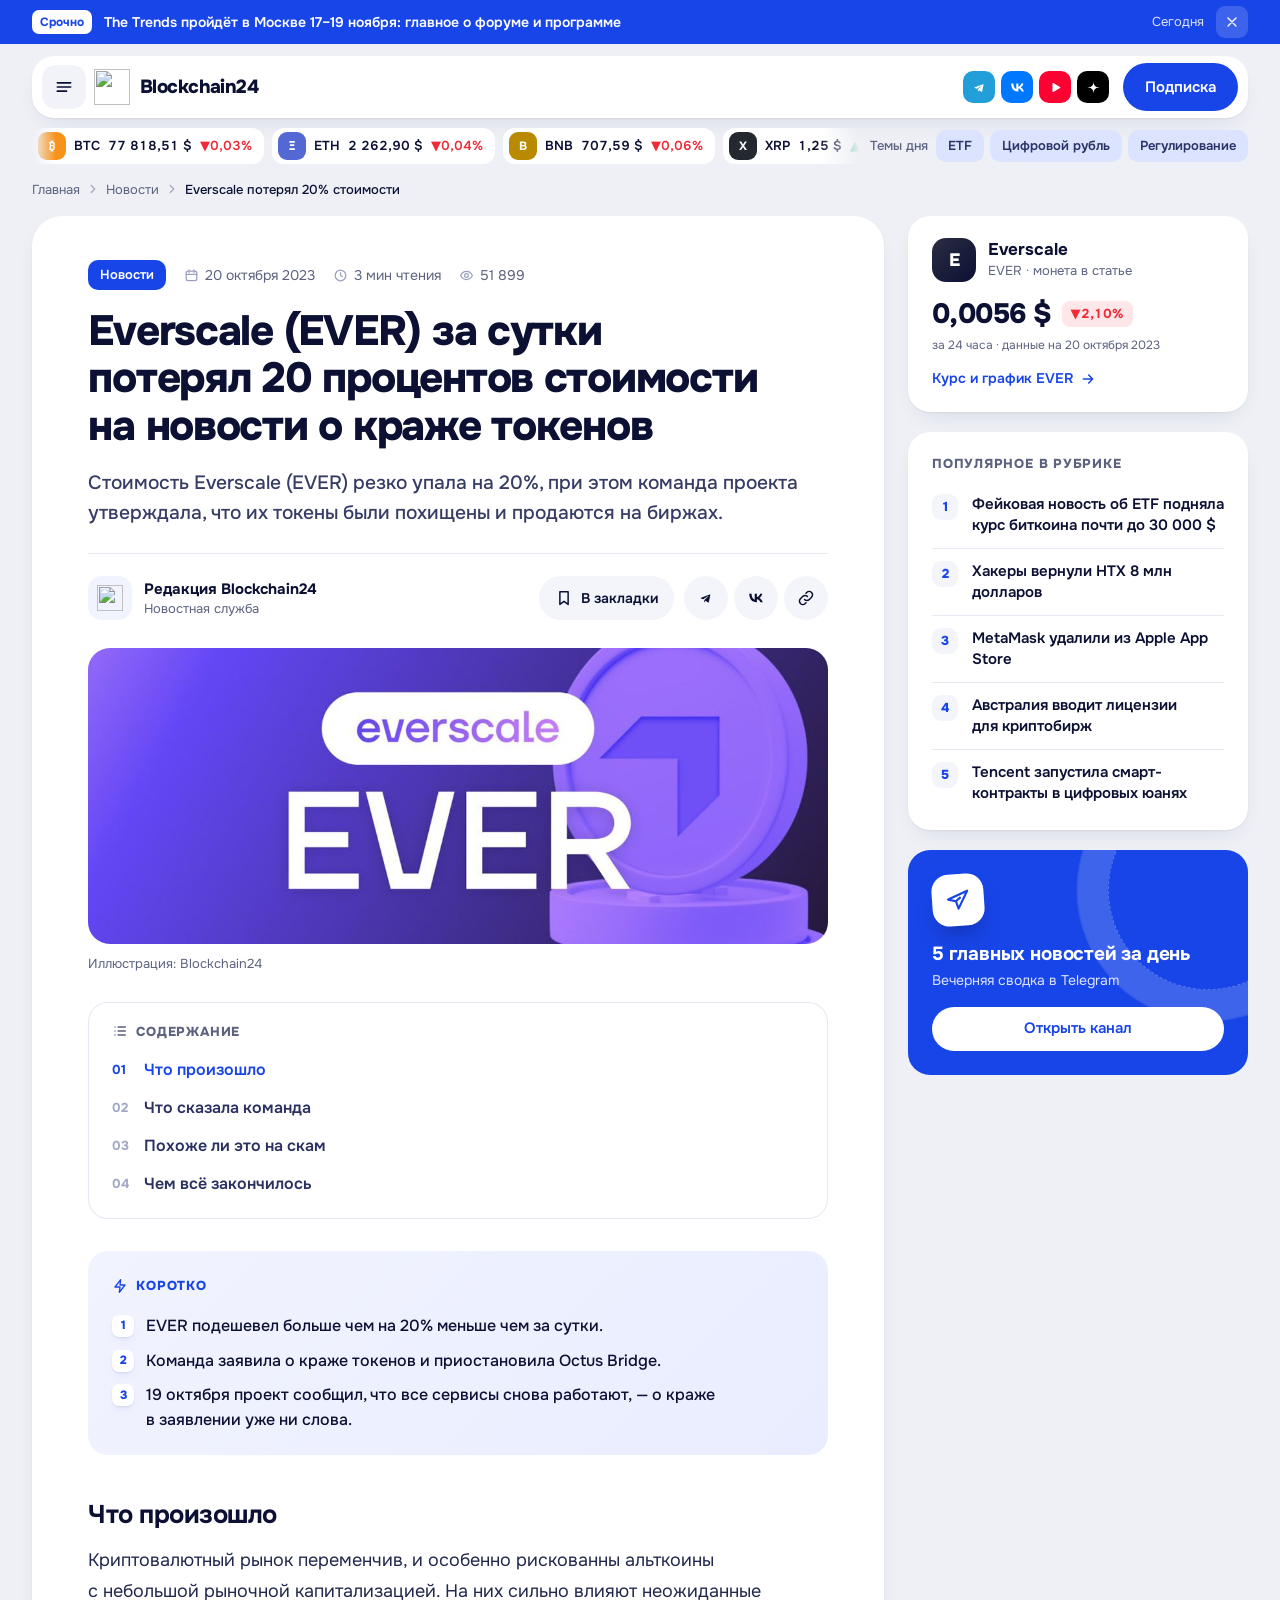
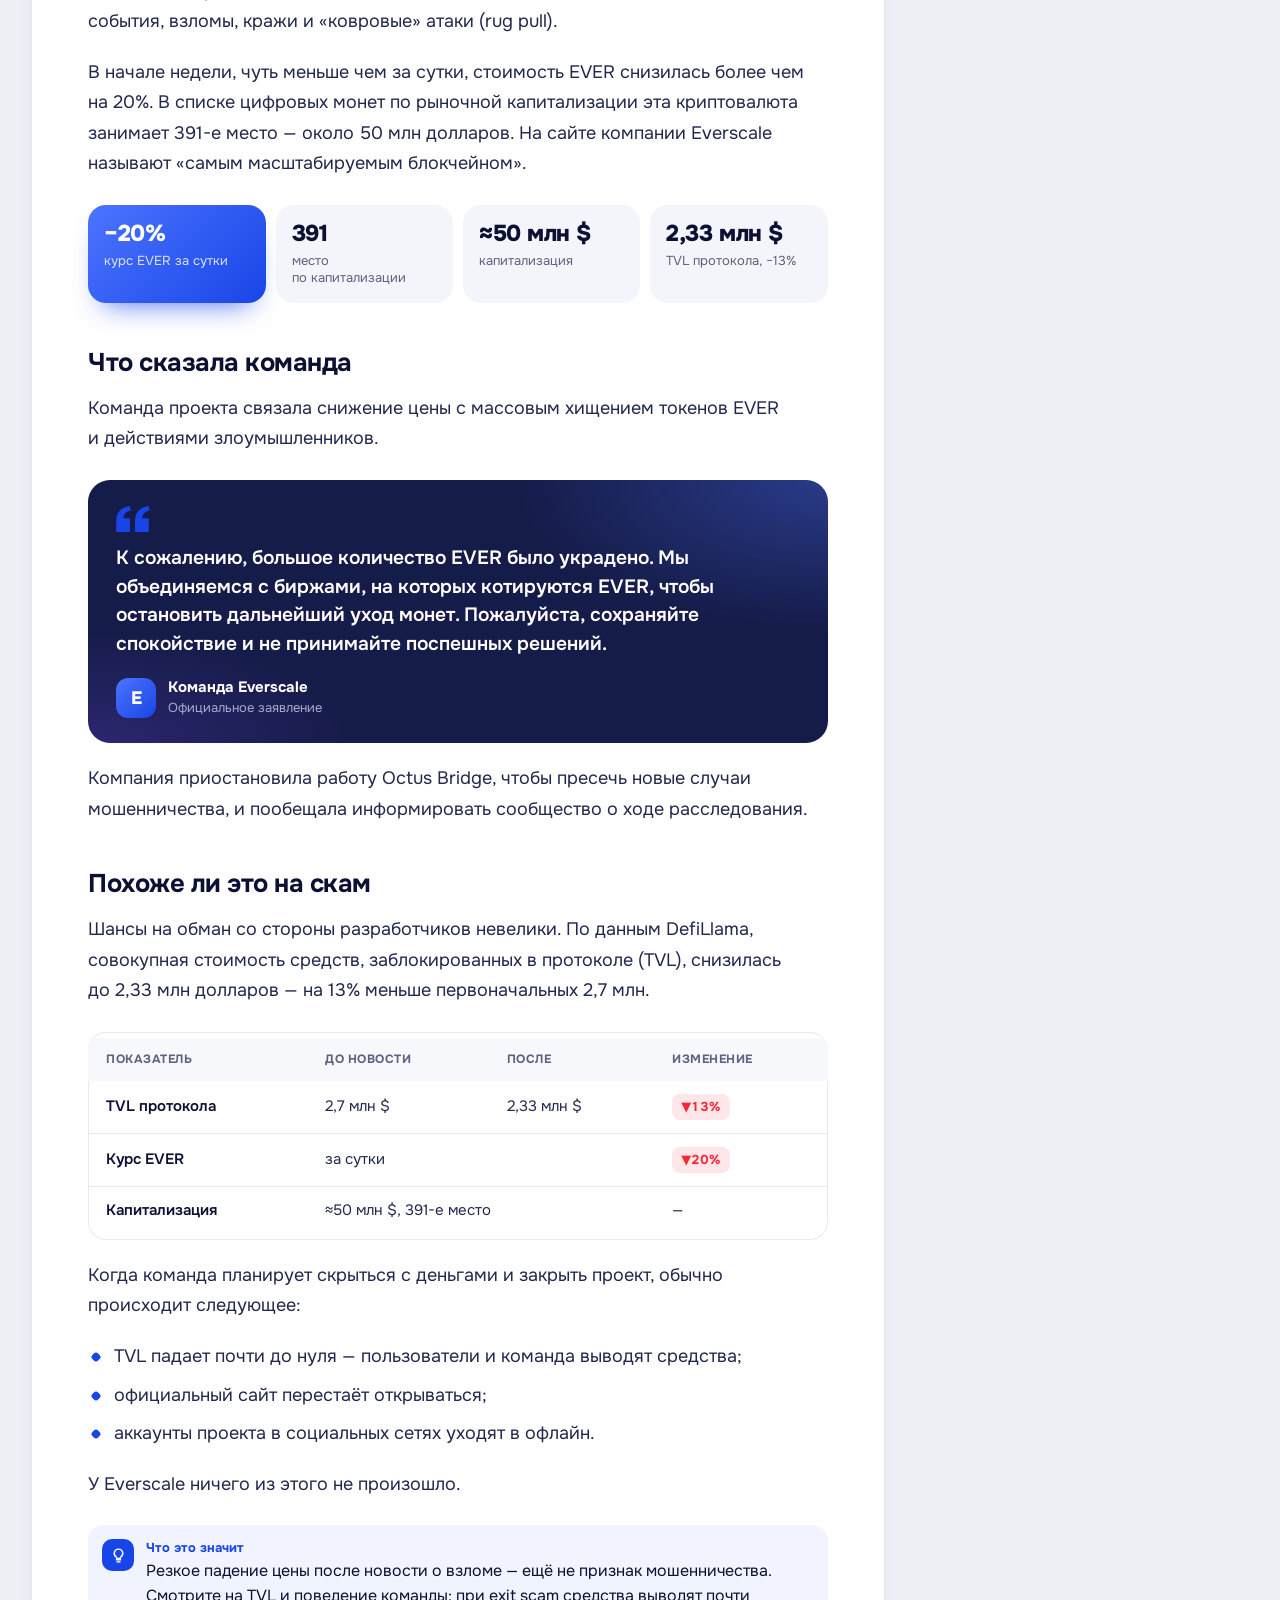
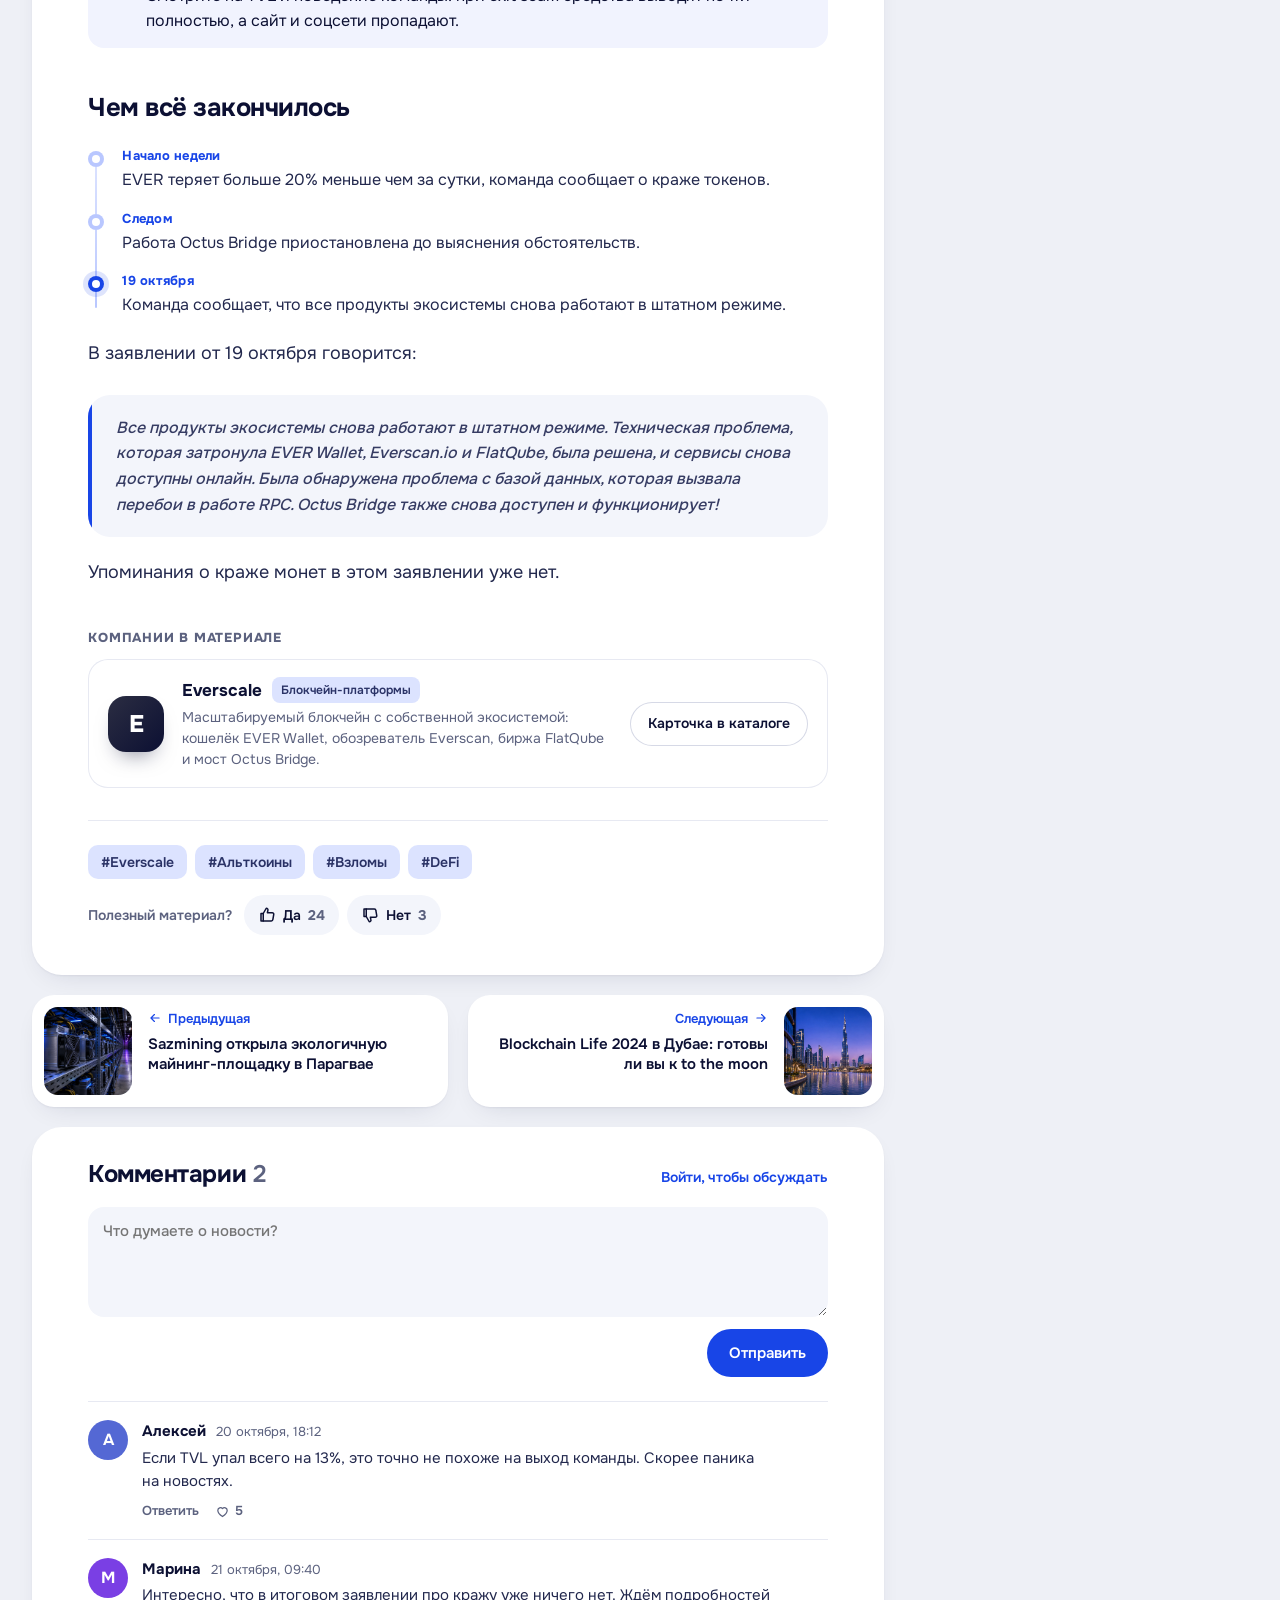
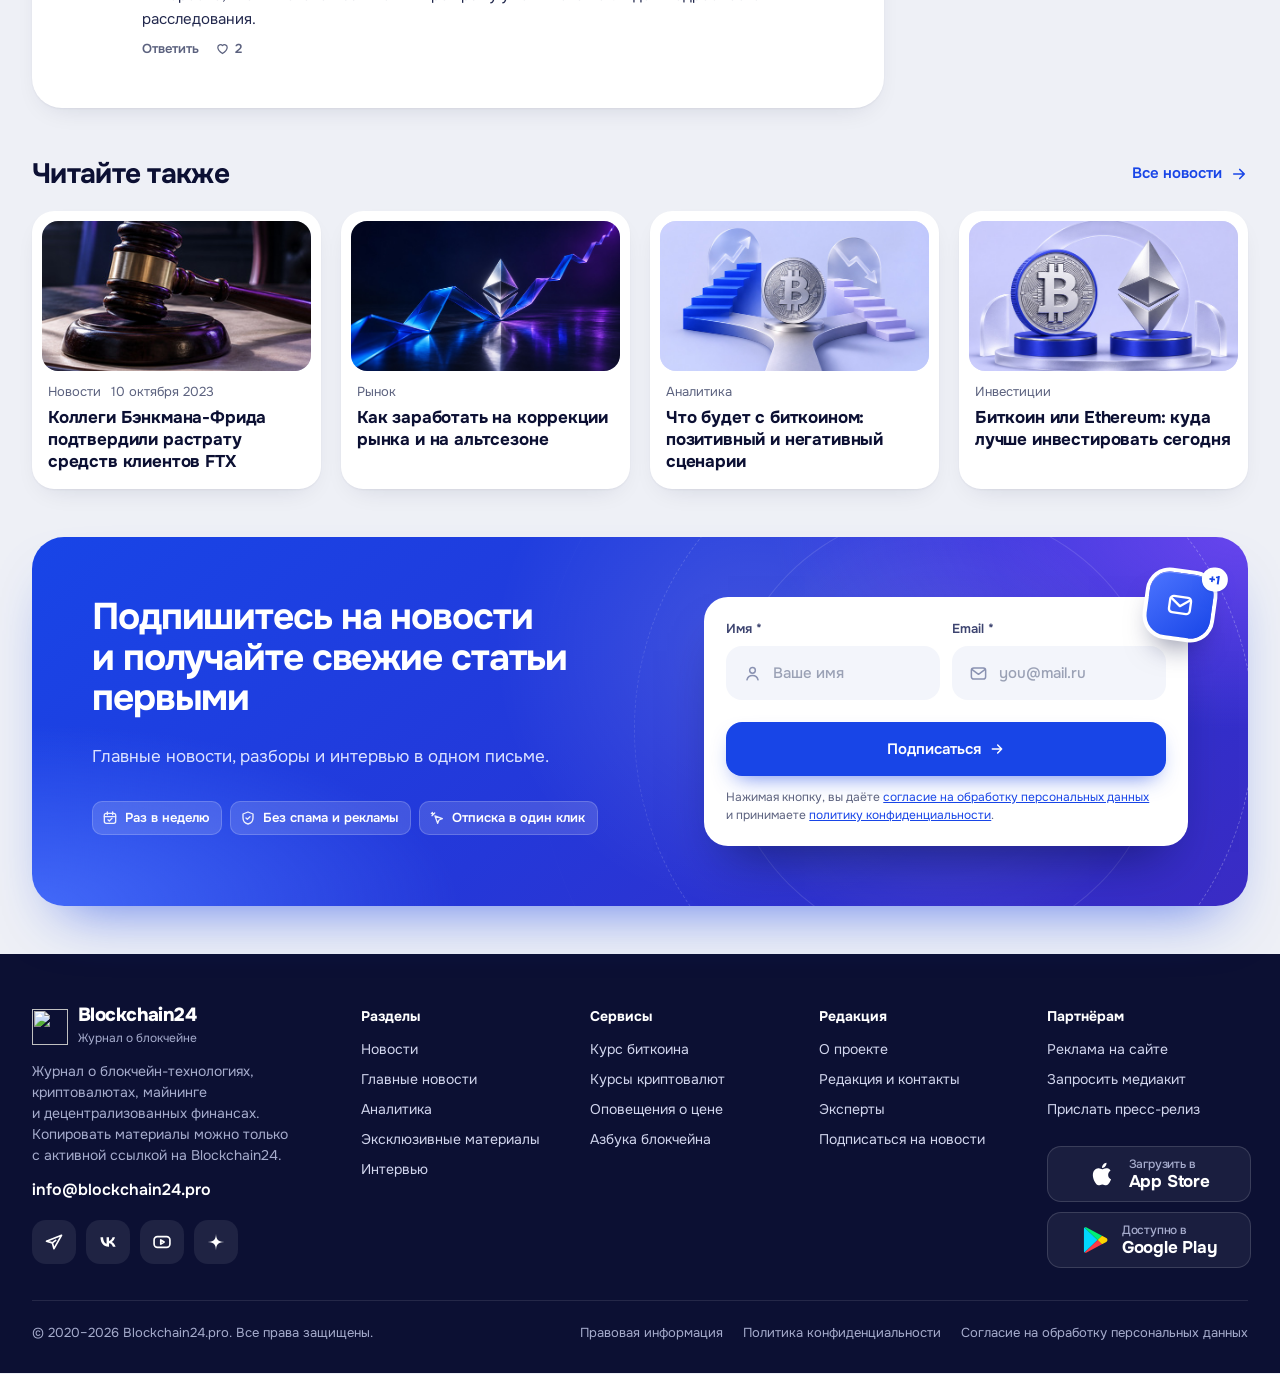
==== article.html @ 5133c605 "Article page template; shared styles and scripts moved to css/main.css and js/main.js Co-Authored-By" ====
<!doctype html>
<html lang="ru">
<head>
<meta charset="utf-8">
<meta name="viewport" content="width=device-width, initial-scale=1">
<title>Everscale (EVER) за сутки потерял 20% стоимости на новости о краже токенов — Blockchain24</title>
<meta name="description" content="Стоимость Everscale (EVER) резко упала на 20%, при этом команда проекта утверждала, что их токены были похищены и продаются на биржах.">
<link rel="preconnect" href="https://fonts.googleapis.com">
<link rel="preconnect" href="https://fonts.gstatic.com" crossorigin>
<link rel="preconnect" href="https://api.coingecko.com">
<link rel="stylesheet" href="https://fonts.googleapis.com/css2?family=Onest:wght@400;500;600;700;800&display=swap">
<link rel="stylesheet" href="css/main.css">
<link rel="stylesheet" href="css/article.css">
</head>
<body>

<header class="hdr" id="hdr">
<!-- Блок 0. Срочно: появляется, только когда редактор ставит срочную новость -->
<div class="urgent" id="urgent">
<div class="wrap">
<b>Срочно</b>
<a href="https://blockchain24.pro/events">The Trends пройдёт в Москве 17–19 ноября: главное о форуме и программе</a>
<time datetime="2026-11-02">Сегодня</time>
<button type="button" aria-label="Скрыть срочную новость" id="urgentClose"><svg class="ic" width="16" height="16" viewBox="0 0 24 24" aria-hidden="true"><path d="M6 6l12 12M18 6 6 18"/></svg></button>
</div>
</div>
<div class="wrap hdr-in">
<div class="card hdr-card" id="hdrCard">
<div class="hdr-l">
<button class="ibtn burger" type="button" aria-label="Открыть меню" data-open="menu"><svg class="ic" width="20" height="20" viewBox="0 0 24 24" aria-hidden="true"><path d="M4 7h16M4 12h16M4 17h11"/></svg></button>
<a class="logo" href="index.html" aria-label="Blockchain24 — на главную">
<img class="logo-mark" src="img/logo.svg" alt="" width="36" height="36" onerror="this.onerror=null;this.src='https://blockchain24.pro/static/common/logo.svg'">
<span class="logo-t"><b>Blockchain24</b><small>Журнал о блокчейне</small></span>
</a>
</div>
<nav class="capsule" aria-label="Разделы">
<a href="index.html">Главная</a>
<a href="https://blockchain24.pro/news" aria-current="page">Новости</a>
<a href="https://blockchain24.pro/articles">Аналитика</a>
<a href="https://blockchain24.pro/interview">Интервью</a>
<a href="https://blockchain24.pro/abc">Азбука</a>
<a href="https://blockchain24.pro/coins">Курсы</a>
<a href="https://blockchain24.pro/events">События</a>
</nav>
<div class="hdr-act">
<div class="hsoc">
<a class="bs bs-tg" href="https://t.me/blockchain24_pro" target="_blank" rel="noopener" aria-label="Telegram-канал Blockchain24"><svg width="20" height="20" viewBox="0 0 24 24" aria-hidden="true"><path fill="#fff" d="M5.4 11.7 16.9 7.3c.5-.2 1 .1.8 1l-2 9.2c-.1.6-.6.8-1.1.5l-3-2.2-1.4 1.4c-.2.2-.3.3-.6.3l.2-3 5.5-5c.2-.2 0-.3-.3-.1l-6.8 4.3-2.9-.9c-.6-.2-.6-.6.1-.9Z"/></svg></a>
<a class="bs bs-vk" href="https://vk.com/blockchain_24" target="_blank" rel="noopener" aria-label="ВКонтакте"><svg width="20" height="20" viewBox="0 0 24 24" aria-hidden="true"><path fill="#fff" d="M12.8 17.6C6.6 17.6 3.1 13.4 3 6.4h3.1c.1 5.1 2.4 7.3 4.2 7.8V6.4h2.9v4.4c1.8-.2 3.7-2.2 4.3-4.4h2.9c-.5 2.7-2.5 4.7-3.9 5.5 1.4.7 3.7 2.4 4.6 5.7h-3.2c-.7-2.2-2.4-3.9-4.7-4.1v4.1h-.4Z"/></svg></a>
<a class="bs bs-yt" href="https://www.youtube.com/channel/UCxp7e_NhKW5kE62bEnx2N1w" target="_blank" rel="noopener" aria-label="YouTube"><svg width="20" height="20" viewBox="0 0 24 24" aria-hidden="true"><path fill="#fff" stroke="#fff" stroke-width="1.6" stroke-linejoin="round" d="M8.5 6.5 18 12l-9.5 5.5Z"/></svg></a>
<a class="bs bs-dz" href="https://zen.yandex.ru/id/6181284bb79a3d0793bf7cbc?lang=ru" target="_blank" rel="noopener" aria-label="Дзен"><svg width="18" height="18" viewBox="0 0 24 24" aria-hidden="true"><path fill="#fff" d="M12 2c.3 5.6 1.2 9.7 10 10-8.8.3-9.7 4.4-10 10-.3-5.6-1.2-9.7-10-10 8.8-.3 9.7-4.4 10-10Z"/></svg></a>
</div>
<button class="search" type="button" data-open="search" aria-label="Поиск по журналу"><svg class="ic" width="17" height="17" viewBox="0 0 24 24" aria-hidden="true"><circle cx="11" cy="11" r="7"/><path d="m20 20-3.5-3.5"/></svg><span>Поиск по журналу</span></button>
<a class="ibtn usr" href="https://blockchain24.pro/login" aria-label="Личный кабинет"><svg class="ic" width="19" height="19" viewBox="0 0 24 24" aria-hidden="true"><circle cx="12" cy="8" r="4"/><path d="M4 21c1.5-4 4.5-6 8-6s6.5 2 8 6"/></svg><span>Войти</span></a>
<a class="btn btn-p cta-l" href="#subscribe" style="height:44px">Подписаться</a>
<a class="btn btn-p cta-s" href="#subscribe">Подписка</a>
</div>
</div>
<div class="hdr-row" id="row2">
<div class="rates" aria-label="Курсы криптовалют" id="hdrRates"></div>
<div class="topics"><span>Темы дня</span><a href="https://blockchain24.pro/feykovaya-novost-pro-odobreniye-etf-podnyala-stoimost-bitkoina-pochti-do-30000-dollarov">ETF</a><a href="https://blockchain24.pro/sber-prisoyedinyayetsya-k-testirovaniyu-tsifrovogo-rublya-s-realnymi-kliyentami">Цифровой рубль</a><a href="https://blockchain24.pro/regulirovaniye-kriptovalyut-v-rossii-v-2023-godu">Регулирование</a></div>
</div>
</div>
</header>
<div id="hdrSpace" aria-hidden="true"></div>

<div class="art-progress" id="artProgress" aria-hidden="true"></div>

<main>
<div class="wrap art-top">
<nav class="crumbs" aria-label="Хлебные крошки"><a href="index.html">Главная</a><a href="https://blockchain24.pro/news" aria-current="page">Новости</a><span aria-current="page">Everscale потерял 20% стоимости</span></nav>
</div>

<div class="wrap art-grid">
<div class="art-col">
<article class="card art" id="art">
<header class="art-h">
<div class="art-meta">
<a class="tag tag-b" href="https://blockchain24.pro/news">Новости</a>
<time datetime="2023-10-20"><svg class="ic" width="15" height="15" viewBox="0 0 24 24" aria-hidden="true"><rect x="3.5" y="5" width="17" height="15" rx="3"/><path d="M3.5 10h17M8 3v4M16 3v4"/></svg>20 октября 2023</time>
<span><svg class="ic" width="15" height="15" viewBox="0 0 24 24" aria-hidden="true"><circle cx="12" cy="12" r="8.5"/><path d="M12 7.5V12l3 2"/></svg>3 мин чтения</span>
<span><svg class="ic" width="15" height="15" viewBox="0 0 24 24" aria-hidden="true"><path d="M2.5 12S6 5.5 12 5.5 21.5 12 21.5 12 18 18.5 12 18.5 2.5 12 2.5 12Z"/><circle cx="12" cy="12" r="3"/></svg>51 899</span>
</div>
<h1 class="art-t">Everscale (EVER) за сутки потерял 20 процентов стоимости на новости о краже токенов</h1>
<p class="art-lead">Стоимость Everscale (EVER) резко упала на 20%, при этом команда проекта утверждала, что их токены были похищены и продаются на биржах.</p>
<div class="art-by">
<a class="art-author" href="https://blockchain24.pro/about"><span class="art-ava"><img src="img/logo.svg" alt="" width="26" height="26" onerror="this.onerror=null;this.src='https://blockchain24.pro/static/common/logo.svg'"></span><span><b>Редакция Blockchain24</b><small>Новостная служба</small></span></a>
<div class="art-acts">
<button class="art-ib" type="button" data-save aria-pressed="false" aria-label="Сохранить в закладки"><svg class="ic" width="18" height="18" viewBox="0 0 24 24" aria-hidden="true"><path d="M6.5 3.5h11v17l-5.5-4-5.5 4Z"/></svg><span>В закладки</span></button>
<div class="share" aria-label="Поделиться">
<a class="share-a s-tg" href="https://t.me/share/url?url=https%3A%2F%2Fblockchain24.pro%2Feverscale-ever-za-sutki-poteryal-20-protsentov-stoimosti-na-novosti-o-krazhe-tokenov" target="_blank" rel="noopener" aria-label="Поделиться в Telegram"><svg width="18" height="18" viewBox="0 0 24 24" aria-hidden="true"><path fill="currentColor" d="M5.4 11.7 16.9 7.3c.5-.2 1 .1.8 1l-2 9.2c-.1.6-.6.8-1.1.5l-3-2.2-1.4 1.4c-.2.2-.3.3-.6.3l.2-3 5.5-5c.2-.2 0-.3-.3-.1l-6.8 4.3-2.9-.9c-.6-.2-.6-.6.1-.9Z"/></svg></a>
<a class="share-a s-vk" href="https://vk.com/share.php?url=https%3A%2F%2Fblockchain24.pro%2Feverscale-ever-za-sutki-poteryal-20-protsentov-stoimosti-na-novosti-o-krazhe-tokenov" target="_blank" rel="noopener" aria-label="Поделиться во ВКонтакте"><svg width="18" height="18" viewBox="0 0 24 24" aria-hidden="true"><path fill="currentColor" d="M12.8 17.6C6.6 17.6 3.1 13.4 3 6.4h3.1c.1 5.1 2.4 7.3 4.2 7.8V6.4h2.9v4.4c1.8-.2 3.7-2.2 4.3-4.4h2.9c-.5 2.7-2.5 4.7-3.9 5.5 1.4.7 3.7 2.4 4.6 5.7h-3.2c-.7-2.2-2.4-3.9-4.7-4.1v4.1h-.4Z"/></svg></a>
<button class="share-a" type="button" data-copy aria-label="Скопировать ссылку"><svg class="ic" width="18" height="18" viewBox="0 0 24 24" aria-hidden="true"><path d="M10 14a4.5 4.5 0 0 0 6.4 0l3-3a4.5 4.5 0 0 0-6.4-6.4l-1 1"/><path d="M14 10a4.5 4.5 0 0 0-6.4 0l-3 3a4.5 4.5 0 0 0 6.4 6.4l1-1"/></svg></button>
</div>
</div>
</div>
</header>

<figure class="art-cover">
<span class="media"><img src="img/article-everscale.jpg" alt="Логотип Everscale и график падения курса" width="1140" height="456"></span>
<figcaption>Иллюстрация: Blockchain24</figcaption>
</figure>

<nav class="toc-in" id="tocIn" aria-labelledby="tocInT"><h2 id="tocInT"><svg class="ic" width="16" height="16" viewBox="0 0 24 24" aria-hidden="true"><path d="M9 6h11M9 12h11M9 18h11M4.5 6h.01M4.5 12h.01M4.5 18h.01"/></svg>Содержание</h2><ol id="toc"></ol></nav>

<div class="prose" id="prose">
<aside class="keys" aria-label="Коротко">
<b class="keys-t"><svg class="ic" width="16" height="16" viewBox="0 0 24 24" aria-hidden="true"><path d="M13 2.5 4.5 13.5H12l-1 8 8.5-11H12Z"/></svg>Коротко</b>
<ul>
<li>EVER подешевел больше чем на 20% меньше чем за сутки.</li>
<li>Команда заявила о краже токенов и приостановила Octus Bridge.</li>
<li>19 октября проект сообщил, что все сервисы снова работают, — о краже в заявлении уже ни слова.</li>
</ul>
</aside>

<h2 id="s1">Что произошло</h2>
<p>Криптовалютный рынок переменчив, и особенно рискованны альткоины с небольшой рыночной капитализацией. На них сильно влияют неожиданные события, взломы, кражи и «ковровые» атаки (rug pull).</p>
<p>В начале недели, чуть меньше чем за сутки, стоимость EVER снизилась более чем на 20%. В списке цифровых монет по рыночной капитализации эта криптовалюта занимает 391-е место — около 50 млн долларов. На сайте компании Everscale называют «самым масштабируемым блокчейном».</p>

<div class="stats" aria-label="EVER в цифрах">
<div class="stat hot"><b>−20%</b><span>курс EVER за сутки</span></div>
<div class="stat"><b>391</b><span>место по капитализации</span></div>
<div class="stat"><b>≈50 млн $</b><span>капитализация</span></div>
<div class="stat"><b>2,33 млн $</b><span>TVL протокола, −13%</span></div>
</div>

<h2 id="s2">Что сказала команда</h2>
<p>Команда проекта связала снижение цены с массовым хищением токенов EVER и действиями злоумышленников.</p>
<blockquote class="quote">
<svg class="quote-m" width="34" height="26" viewBox="0 0 44 34" aria-hidden="true"><path d="M0 34V20.4C0 8.6 6.4 1.6 17.6 0l1.8 5.4C12.6 7 9.6 11 9.4 16H18v18Zm24.6 0V20.4C24.6 8.6 31 1.6 42.2 0L44 5.4C37.2 7 34.2 11 34 16h8.6v18Z"/></svg>
<p>К сожалению, большое количество EVER было украдено. Мы объединяемся с биржами, на которых котируются EVER, чтобы остановить дальнейший уход монет. Пожалуйста, сохраняйте спокойствие и не принимайте поспешных решений.</p>
<footer><span class="quote-ava" aria-hidden="true">E</span><span><b>Команда Everscale</b><small>Официальное заявление</small></span></footer>
</blockquote>
<p>Компания приостановила работу Octus Bridge, чтобы пресечь новые случаи мошенничества, и пообещала информировать сообщество о ходе расследования.</p>

<h2 id="s3">Похоже ли это на скам</h2>
<p>Шансы на обман со стороны разработчиков невелики. По данным DefiLlama, совокупная стоимость средств, заблокированных в протоколе (TVL), снизилась до 2,33 млн долларов — на 13% меньше первоначальных 2,7 млн.</p>
<div class="tbl" role="region" aria-label="Показатели Everscale" tabindex="0">
<table>
<thead><tr><th scope="col">Показатель</th><th scope="col">До новости</th><th scope="col">После</th><th scope="col">Изменение</th></tr></thead>
<tbody>
<tr><th scope="row">TVL протокола</th><td>2,7 млн $</td><td>2,33 млн $</td><td><span class="chg down">▼13%</span></td></tr>
<tr><th scope="row">Курс EVER</th><td colspan="2">за сутки</td><td><span class="chg down">▼20%</span></td></tr>
<tr><th scope="row">Капитализация</th><td colspan="2">≈50 млн $, 391-е место</td><td>—</td></tr>
</tbody>
</table>
</div>
<p>Когда команда планирует скрыться с деньгами и закрыть проект, обычно происходит следующее:</p>
<ul>
<li>TVL падает почти до нуля — пользователи и команда выводят средства;</li>
<li>официальный сайт перестаёт открываться;</li>
<li>аккаунты проекта в социальных сетях уходят в офлайн.</li>
</ul>
<p>У Everscale ничего из этого не произошло.</p>
<aside class="means note">
<span class="sq" aria-hidden="true"><svg class="ic" width="17" height="17" viewBox="0 0 24 24" style="color:#fff"><path d="M9 18h6M10 21h4M12 3a6 6 0 0 0-3.5 10.9c.6.4 1 1.1 1 1.8V16h5v-.3c0-.7.4-1.4 1-1.8A6 6 0 0 0 12 3Z"/></svg></span>
<span><b>Что это значит</b><span>Резкое падение цены после новости о взломе — ещё не признак мошенничества. Смотрите на TVL и поведение команды: при exit scam средства выводят почти полностью, а сайт и соцсети пропадают.</span></span>
</aside>

<h2 id="s4">Чем всё закончилось</h2>
<ol class="tl">
<li><time>Начало недели</time><p>EVER теряет больше 20% меньше чем за сутки, команда сообщает о краже токенов.</p></li>
<li><time>Следом</time><p>Работа Octus Bridge приостановлена до выяснения обстоятельств.</p></li>
<li class="on"><time datetime="2023-10-19">19 октября</time><p>Команда сообщает, что все продукты экосистемы снова работают в штатном режиме.</p></li>
</ol>
<p>В заявлении от 19 октября говорится:</p>
<blockquote class="quote quote-s">
<p>Все продукты экосистемы снова работают в штатном режиме. Техническая проблема, которая затронула EVER Wallet, Everscan.io и FlatQube, была решена, и сервисы снова доступны онлайн. Была обнаружена проблема с базой данных, которая вызвала перебои в работе RPC. Octus Bridge также снова доступен и функционирует!</p>
</blockquote>
<p>Упоминания о краже монет в этом заявлении уже нет.</p>
</div>

<!-- Компании из материала: связка статьи с каталогом организаций -->
<section class="art-co" aria-labelledby="coT">
<h2 id="coT" class="art-sub">Компании в материале</h2>
<div class="co-card">
<span class="co-logo" aria-hidden="true">E</span>
<div class="co-b">
<div class="co-h"><b>Everscale</b><span class="tag">Блокчейн-платформы</span></div>
<p>Масштабируемый блокчейн с собственной экосистемой: кошелёк EVER Wallet, обозреватель Everscan, биржа FlatQube и мост Octus Bridge.</p>
</div>
<a class="btn btn-o co-btn" href="#">Карточка в каталоге</a>
</div>
</section>

<footer class="art-f">
<div class="art-tags" aria-label="Теги"><a href="https://blockchain24.pro/search?q=Everscale">#Everscale</a><a href="https://blockchain24.pro/search?q=альткоины">#Альткоины</a><a href="https://blockchain24.pro/search?q=взлом">#Взломы</a><a href="https://blockchain24.pro/search?q=DeFi">#DeFi</a></div>
<div class="react">
<span class="react-t">Полезный материал?</span>
<div class="react-b">
<button type="button" class="rb" data-vote="up" aria-pressed="false"><svg class="ic" width="18" height="18" viewBox="0 0 24 24" aria-hidden="true"><path d="M7 10v10H4V10Z"/><path d="M7 10l4-7c1.7 0 2.6 1.2 2.2 2.8L12.5 9H19a2 2 0 0 1 2 2.3l-1.2 6.8a2 2 0 0 1-2 1.9H7"/></svg><span>Да</span><b>24</b></button>
<button type="button" class="rb" data-vote="down" aria-pressed="false"><svg class="ic" width="18" height="18" viewBox="0 0 24 24" aria-hidden="true" style="transform:scaleY(-1)"><path d="M7 10v10H4V10Z"/><path d="M7 10l4-7c1.7 0 2.6 1.2 2.2 2.8L12.5 9H19a2 2 0 0 1 2 2.3l-1.2 6.8a2 2 0 0 1-2 1.9H7"/></svg><span>Нет</span><b>3</b></button>
</div>
</div>
</footer>
</article>

<!-- Навигация по соседним материалам вместо бесконечной подгрузки -->
<nav class="pn" aria-label="Соседние материалы">
<a class="card pn-a hov" href="https://blockchain24.pro/sazmining-zapustila-ekologichnuyu-mayning-ploshchadku-v-paragvaye"><span class="media r1"><img src="img/rubric-3.jpg" alt="" onerror="this.remove()"></span><span class="pn-b"><small><svg class="ic" width="14" height="14" viewBox="0 0 24 24" aria-hidden="true"><path d="M19 12H5M11 6l-6 6 6 6"/></svg>Предыдущая</small><span class="hl cl t-sm">Sazmining открыла экологичную майнинг-площадку в Парагвае</span></span></a>
<a class="card pn-a nx hov" href="https://blockchain24.pro/forum-blockchain-life-2024-v-dubaye-gotovy-li-vy-k-to-the-moon"><span class="media r1"><img src="img/pick-3.jpg" alt="" onerror="this.remove()"></span><span class="pn-b"><small>Следующая<svg class="ic" width="14" height="14" viewBox="0 0 24 24" aria-hidden="true"><path d="M5 12h14M13 6l6 6-6 6"/></svg></small><span class="hl cl t-sm">Blockchain Life 2024 в Дубае: готовы ли вы к to the moon</span></span></a>
</nav>

<!-- Комментарии. ЗАГЛУШКИ: два комментария ниже придуманы для макета -->
<section class="card cm" id="comments" aria-labelledby="cmT">
<div class="cm-h"><h2 id="cmT">Комментарии <span>2</span></h2><a class="lnk" href="https://blockchain24.pro/login">Войти, чтобы обсуждать</a></div>
<form class="cm-form js-form" novalidate>
<div data-body>
<label class="fld"><span class="sr">Комментарий</span><textarea name="comment" required placeholder="Что думаете о новости?"></textarea></label>
<div class="cm-row"><p class="err" hidden>Напишите текст комментария</p><button class="btn btn-p" type="submit">Отправить</button></div>
</div>
<div class="ok" data-ok hidden><span class="sq" aria-hidden="true"><svg class="ic" width="24" height="24" viewBox="0 0 24 24"><path d="m5 12 5 5 9-10"/></svg></span><b>Комментарий отправлен</b><p>Он появится после проверки модератором.</p></div>
</form>
<ul class="cm-list">
<li class="cmi"><span class="cm-ava" style="background:#5468D4" aria-hidden="true">А</span><div><div class="cm-top"><b>Алексей</b><time datetime="2023-10-20T18:12">20 октября, 18:12</time></div><p>Если TVL упал всего на 13%, это точно не похоже на выход команды. Скорее паника на новостях.</p><div class="cm-act"><button type="button">Ответить</button><button type="button" class="cm-like"><svg class="ic" width="15" height="15" viewBox="0 0 24 24" aria-hidden="true"><path d="M12 20s-7.5-4.6-7.5-10A4.3 4.3 0 0 1 12 7.4 4.3 4.3 0 0 1 19.5 10c0 5.4-7.5 10-7.5 10Z"/></svg>5</button></div></div></li>
<li class="cmi"><span class="cm-ava" style="background:#7A3FE4" aria-hidden="true">М</span><div><div class="cm-top"><b>Марина</b><time datetime="2023-10-21T09:40">21 октября, 09:40</time></div><p>Интересно, что в итоговом заявлении про кражу уже ничего нет. Ждём подробностей расследования.</p><div class="cm-act"><button type="button">Ответить</button><button type="button" class="cm-like"><svg class="ic" width="15" height="15" viewBox="0 0 24 24" aria-hidden="true"><path d="M12 20s-7.5-4.6-7.5-10A4.3 4.3 0 0 1 12 7.4 4.3 4.3 0 0 1 19.5 10c0 5.4-7.5 10-7.5 10Z"/></svg>2</button></div></div></li>
</ul>
</section>
</div>

<aside class="art-side" aria-label="Дополнительно">
<!-- Монета из статьи: курс подтягивается из CoinGecko -->
<section class="card coin-w" aria-labelledby="coinT">
<div class="coin-h"><span class="coin-ic" aria-hidden="true">E</span><div><h2 id="coinT">Everscale</h2><small>EVER · монета в статье</small></div></div>
<div class="coin-p"><b id="everP">0,0056 $</b><span class="chg down" id="everC">▼2,10%</span></div>
<p class="coin-s" id="everS">за 24 часа · данные на 20 октября 2023</p>
<a class="lnk lnk-ar" href="https://blockchain24.pro/coins">Курс и график EVER</a>
</section>
<section class="card side-pop" aria-labelledby="popT">
<h2 id="popT">Популярное в рубрике</h2>
<ol>
<li><a href="https://blockchain24.pro/feykovaya-novost-pro-odobreniye-etf-podnyala-stoimost-bitkoina-pochti-do-30000-dollarov">Фейковая новость об ETF подняла курс биткоина почти до 30 000 $</a></li>
<li><a href="https://blockchain24.pro/khakery-vernuli-birzhe-htx-8-mln-dollarov-i-poluchili-obeshchanoye-voznagrazhdeniye-v-razmere-250-eth">Хакеры вернули HTX 8 млн долларов</a></li>
<li><a href="https://blockchain24.pro/koshelek-metamask-udalen-iz-marketpleysa-apple-app-store">MetaMask удалили из Apple App Store</a></li>
<li><a href="https://blockchain24.pro/avstralii-vvodit-litsenzirovaniye-dlya-kriptobirzh">Австралия вводит лицензии для криптобирж</a></li>
<li><a href="https://blockchain24.pro/kitayskaya-it-korporatsiya-tencent-vvodit-uslugi-smart-kontraktov-v-tsifrovykh-yuanyakh">Tencent запустила смарт-контракты в цифровых юанях</a></li>
</ol>
</section>
<div class="side-stick">
<section class="tg-mini" aria-labelledby="tgmT">
<span class="tg-mini-ic" aria-hidden="true"><svg width="26" height="26" viewBox="0 0 24 24"><path d="M21 4 3 11l7 2 2 7 9-16Z"/><path d="m10 13 4-3"/></svg></span>
<h2 id="tgmT">5 главных новостей за день</h2>
<p>Вечерняя сводка в Telegram</p>
<a class="btn btn-w" href="https://t.me/blockchain24_pro" target="_blank" rel="noopener">Открыть канал</a>
</section>
</div>
</aside>
</div>

<!-- Читайте также -->
<section class="wrap sec" aria-labelledby="alsoT">
<div class="sec-h"><div><h2 id="alsoT">Читайте также</h2></div><a class="btn btn-o" href="https://blockchain24.pro/news">Все новости</a></div>
<div class="more">
<a class="card mc hov" href="https://blockchain24.pro/protiv-benkmana-frida-dayut-pokazaniya-kollegi-podtverzhdaya-rastratu-sredstv-kliyentov-ftx"><span class="media"><img src="./img/important-3.jpg" alt="" onerror="this.remove()"></span><span class="b"><span class="meta"><span>Новости</span><time datetime="2023-10-10">10 октября 2023</time></span><span class="hl cl t-card">Коллеги Бэнкмана-Фрида подтвердили растрату средств клиентов FTX</span></span></a>
<a class="card mc hov" href="https://blockchain24.pro/kak-zarabotat-na-korrekcii-rynka"><span class="media"><img src="./img/more-5.jpg" alt="" onerror="this.remove()"></span><span class="b"><span class="meta"><span>Рынок</span></span><span class="hl cl t-card">Как заработать на коррекции рынка и на альтсезоне</span></span></a>
<a class="card mc hov" href="https://blockchain24.pro/chto-budet-s-bitkoinom-pozitivnye-i-negativnye-scenarii-razvitiya-sobytij"><span class="media"><img src="./img/more-1.jpg" alt="" onerror="this.remove()"></span><span class="b"><span class="meta"><span>Аналитика</span></span><span class="hl cl t-card">Что будет с биткоином: позитивный и негативный сценарии</span></span></a>
<a class="card mc hov" href="https://blockchain24.pro/bitcoin-ili-ethereum-kuda-luchshe-investirovat-segodnya"><span class="media"><img src="./img/more-6.jpg" alt="" onerror="this.remove()"></span><span class="b"><span class="meta"><span>Инвестиции</span></span><span class="hl cl t-card">Биткоин или Ethereum: куда лучше инвестировать сегодня</span></span></a>
</div>
</section>

<!-- 13. Подписка на новости -->
<section class="wrap sec" id="subscribe" aria-labelledby="mailT">
<div class="sub-mail">
<div class="mail-art" aria-hidden="true"><span class="ma-r r1"></span><span class="ma-r r2"></span><span class="ma-r r3"></span></div>
<div class="sub-mail-t">
<h2 id="mailT">Подпишитесь на новости и получайте свежие статьи первыми</h2>
<p>Главные новости, разборы и интервью в одном письме.<span class="mf-at" aria-hidden="true"><svg width="20" height="20" viewBox="0 0 24 24"><circle cx="12" cy="12" r="3.6"/><path d="M15.6 12v1.4a2.6 2.6 0 0 0 5.2 0V12a8.8 8.8 0 1 0-3.5 7"/></svg></span></p>
<ul class="perks" aria-label="Что вы получите">
<li><svg class="ic" width="16" height="16" viewBox="0 0 24 24" aria-hidden="true"><rect x="3.5" y="5" width="17" height="15" rx="3"/><path d="M3.5 10h17M8 3v4M16 3v4"/><path d="M9 14.5l2 2 4-4"/></svg>Раз в неделю</li>
<li><svg class="ic" width="16" height="16" viewBox="0 0 24 24" aria-hidden="true"><path d="M12 3 4.5 6v5.5c0 4.5 3.2 8.3 7.5 9.5 4.3-1.2 7.5-5 7.5-9.5V6Z"/><path d="m9 12 2 2 4-4"/></svg>Без спама и рекламы</li>
<li><svg class="ic" width="16" height="16" viewBox="0 0 24 24" aria-hidden="true"><path d="m9 9 11 4-5 2-2 5Z"/><path d="M5 3.5v2.5M3.5 5H6M8.5 4.5l-1.5 1.5M4.5 8.5 6 7"/></svg>Отписка в один клик</li>
</ul>
<form class="js-form mail-form" novalidate>
<span class="mf-tile" aria-hidden="true"><svg width="28" height="28" viewBox="0 0 24 24"><rect x="3" y="5" width="18" height="14" rx="3"/><path d="m4 7 8 6 8-6"/></svg><b>+1</b></span>
<div class="fields" data-body>
<div class="mail-row">
<label class="fld"><span>Имя *</span><input name="name" required autocomplete="given-name" placeholder="Ваше имя"></label>
<label class="fld"><span>Email *</span><input name="email" type="email" required autocomplete="email" placeholder="you@mail.ru"></label>
<button class="btn btn-p" type="submit">Подписаться<svg width="16" height="16" viewBox="0 0 24 24" aria-hidden="true"><path d="M5 12h14M13 6l6 6-6 6"/></svg></button>
</div>
<p class="err" hidden>Укажите имя и корректный email</p>
<p class="consent">Нажимая кнопку, вы даёте <a href="https://blockchain24.pro/soglasie" target="_blank" rel="noopener">согласие на обработку персональных данных</a> и принимаете <a href="https://blockchain24.pro/policy" target="_blank" rel="noopener">политику конфиденциальности</a>.</p>
</div>
<div class="ok" data-ok hidden><span class="sq" aria-hidden="true"><svg class="ic" width="24" height="24" viewBox="0 0 24 24"><path d="m5 12 5 5 9-10"/></svg></span><b>Вы подписаны</b><p>Первое письмо придёт с ближайшим выпуском.</p></div>
</form>
</div>
</div>
</section>
</main>

<footer class="ft">
<div class="wrap">
<div class="ft-top">
<div class="ft-brand">
<a class="logo" href="index.html" aria-label="Blockchain24 — на главную"><img class="logo-mark" src="img/logo.svg" alt="" width="36" height="36" onerror="this.onerror=null;this.src='https://blockchain24.pro/static/common/logo.svg'"><span class="logo-t"><b>Blockchain24</b><small>Журнал о блокчейне</small></span></a>
<p>Журнал о блокчейн-технологиях, криптовалютах, майнинге и децентрализованных финансах. Копировать материалы можно только с активной ссылкой на Blockchain24.</p>
<a class="ft-mail" href="mailto:info@blockchain24.pro">info@blockchain24.pro</a>
<div class="soc">
<a href="https://t.me/blockchain24_pro" target="_blank" rel="noopener" aria-label="Telegram"><svg class="ic" width="20" height="20" viewBox="0 0 24 24" aria-hidden="true"><path d="M21 4 3 11l7 2 2 7 9-16Z"/><path d="m10 13 4-3"/></svg></a>
<a href="https://vk.com/blockchain_24" target="_blank" rel="noopener" aria-label="ВКонтакте"><svg width="20" height="20" viewBox="0 0 24 24" aria-hidden="true"><path fill="currentColor" d="M12.8 17.6C6.6 17.6 3.1 13.4 3 6.4h3.1c.1 5.1 2.4 7.3 4.2 7.8V6.4h2.9v4.4c1.8-.2 3.7-2.2 4.3-4.4h2.9c-.5 2.7-2.5 4.7-3.9 5.5 1.4.7 3.7 2.4 4.6 5.7h-3.2c-.7-2.2-2.4-3.9-4.7-4.1v4.1h-.4Z"/></svg></a>
<a href="https://www.youtube.com/channel/UCxp7e_NhKW5kE62bEnx2N1w" target="_blank" rel="noopener" aria-label="YouTube"><svg class="ic" width="20" height="20" viewBox="0 0 24 24" aria-hidden="true"><rect x="2.5" y="5.5" width="19" height="13" rx="4"/><path d="m10.5 9.5 4 2.5-4 2.5Z"/></svg></a>
<a href="https://zen.yandex.ru/id/6181284bb79a3d0793bf7cbc?lang=ru" target="_blank" rel="noopener" aria-label="Дзен"><svg width="20" height="20" viewBox="0 0 24 24" aria-hidden="true"><path fill="currentColor" d="M12 2c.3 5.6 1.2 9.7 10 10-8.8.3-9.7 4.4-10 10-.3-5.6-1.2-9.7-10-10 8.8-.3 9.7-4.4 10-10Z"/></svg></a>
</div>
</div>
<div><h4>Разделы</h4><div class="ft-l"><a href="https://blockchain24.pro/news">Новости</a><a href="https://blockchain24.pro/top-news">Главные новости</a><a href="https://blockchain24.pro/articles">Аналитика</a><a href="https://blockchain24.pro/copyright">Эксклюзивные материалы</a><a href="https://blockchain24.pro/interview">Интервью</a></div></div>
<div><h4>Сервисы</h4><div class="ft-l"><a href="https://blockchain24.pro/kurs-bitkoina">Курс биткоина</a><a href="https://blockchain24.pro/coins">Курсы криптовалют</a><a href="index.html#market">Оповещения о цене</a><a href="https://blockchain24.pro/abc">Азбука блокчейна</a></div></div>
<div><h4>Редакция</h4><div class="ft-l"><a href="https://blockchain24.pro/about">О проекте</a><a href="https://blockchain24.pro/contacts">Редакция и контакты</a><a href="https://blockchain24.pro/experts">Эксперты</a><a href="https://blockchain24.pro/subscribe">Подписаться на новости</a></div></div>
<div><h4>Партнёрам</h4><div class="ft-l"><a href="mailto:info@blockchain24.pro?subject=Реклама%20на%20Blockchain24">Реклама на сайте</a><a href="mailto:info@blockchain24.pro?subject=Медиакит">Запросить медиакит</a><a href="mailto:info@blockchain24.pro?subject=Пресс-релиз">Прислать пресс-релиз</a></div>
<div class="stores ft-stores"><a class="store" href="https://apps.apple.com/us/app/blockchain24/id1558326386" target="_blank" rel="noopener"><svg width="22" height="22" viewBox="0 0 24 24" aria-hidden="true" fill="currentColor"><path d="M16.4 12.6c0-2.4 2-3.6 2.1-3.7-1.1-1.7-2.9-1.9-3.5-1.9-1.5-.2-2.9.9-3.7.9-.8 0-1.9-.9-3.2-.8-1.6 0-3.1 1-4 2.4-1.7 3-.4 7.4 1.2 9.8.8 1.2 1.8 2.5 3 2.4 1.2 0 1.7-.8 3.1-.8 1.5 0 1.9.8 3.2.8 1.3 0 2.2-1.2 3-2.4.9-1.4 1.3-2.7 1.3-2.8 0 0-2.5-1-2.5-3.9ZM14 5.4c.7-.8 1.1-1.9 1-3-1 0-2.1.7-2.8 1.5-.6.7-1.2 1.8-1 2.9 1.1.1 2.1-.6 2.8-1.4Z"/></svg><span><small>Загрузить в</small>App Store</span></a><a class="store" href="https://play.google.com/store/apps/details?id=ru.devroom.blockchain24" target="_blank" rel="noopener"><svg width="20" height="22" viewBox="0 0 20 22" aria-hidden="true"><path d="M1 1.2 11.3 11 1 20.8c-.3-.2-.5-.6-.5-1V2.2c0-.4.2-.8.5-1Z" fill="#00D7FE"/><path d="m14.7 7.6-3.4 3.4L1 1.2c.2-.1.5-.2.8-.2.3 0 .5.1.8.2l12.1 6.4Z" fill="#00F076"/><path d="M14.7 14.4 2.6 20.8c-.3.1-.5.2-.8.2-.3 0-.6-.1-.8-.2L11.3 11l3.4 3.4Z" fill="#FF3A44"/><path d="M19 11c0 .6-.3 1.2-.9 1.5l-3.4 1.9-3.4-3.4 3.4-3.4 3.4 1.9c.6.3.9.9.9 1.5Z" fill="#FFD400"/></svg><span><small>Доступно в</small>Google Play</span></a></div></div>
</div>
<div class="ft-b">
<span>© 2020–2026 Blockchain24.pro. Все права защищены.</span>
<nav aria-label="Правовая информация"><a href="https://blockchain24.pro/pravo">Правовая информация</a><a href="https://blockchain24.pro/policy">Политика конфиденциальности</a><a href="https://blockchain24.pro/soglasie">Согласие на обработку персональных данных</a></nav>
</div>
</div>
</footer>
<button class="totop" type="button" id="toTop" aria-label="Наверх" hidden><svg class="totop-ring" viewBox="0 0 56 56" aria-hidden="true"><circle cx="28" cy="28" r="26"/><circle class="pr" cx="28" cy="28" r="26"/></svg><svg class="totop-ar" width="20" height="20" viewBox="0 0 24 24" aria-hidden="true"><path d="M12 19V5M5.5 11.5 12 5l6.5 6.5"/></svg></button>
<!-- Плавающее содержание: появляется, когда оглавление в начале статьи ушло за экран -->
<div class="toc-fl" id="tocFl">
<div class="toc-pop" id="tocPop" hidden><b>Содержание</b><ol></ol></div>
<button class="toc-pill" type="button" id="tocPill" aria-expanded="false" aria-controls="tocPop" aria-label="Содержание статьи"><svg class="ic" width="18" height="18" viewBox="0 0 24 24" aria-hidden="true"><path d="M9 6h11M9 12h11M9 18h11M4.5 6h.01M4.5 12h.01M4.5 18h.01"/></svg><span class="toc-n" id="tocN">1/4</span><span class="toc-c" id="tocC"></span><svg class="ic toc-ch" width="16" height="16" viewBox="0 0 24 24" aria-hidden="true"><path d="m6 15 6-6 6 6"/></svg><i class="toc-pr" aria-hidden="true"><i id="tocBar"></i></i></button>
</div>

<!-- Мобильное меню -->
<div class="ovl ovl-m" id="menu" hidden>
<div class="drawer" role="dialog" aria-modal="true" aria-label="Меню">
<div class="drawer-top">
<a class="logo" href="index.html"><img class="logo-mark" src="img/logo.svg" alt="" width="36" height="36" onerror="this.onerror=null;this.src='https://blockchain24.pro/static/common/logo.svg'"><span class="logo-t"><b>Blockchain24</b></span></a>
<button class="ibtn" type="button" data-close aria-label="Закрыть меню"><svg class="ic" width="20" height="20" viewBox="0 0 24 24" aria-hidden="true"><path d="M6 6l12 12M18 6 6 18"/></svg></button>
</div>
<nav aria-label="Разделы">
<a href="index.html">Главная</a><a href="https://blockchain24.pro/news" aria-current="page">Новости</a><a href="https://blockchain24.pro/articles">Аналитика</a><a href="https://blockchain24.pro/interview">Интервью</a><a href="https://blockchain24.pro/abc">Азбука</a><a href="https://blockchain24.pro/coins">Курсы</a><a href="https://blockchain24.pro/events">События</a><a href="https://blockchain24.pro/login">Личный кабинет</a>
</nav>
<button class="btn btn-o" type="button" data-open="search">Поиск по журналу</button>
<a class="btn btn-p" href="#subscribe" data-close-nav>Подписаться</a>
<div class="soc">
<a class="bs bs-tg" href="https://t.me/blockchain24_pro" target="_blank" rel="noopener" aria-label="Telegram-канал Blockchain24"><svg width="20" height="20" viewBox="0 0 24 24" aria-hidden="true"><path fill="#fff" d="M5.4 11.7 16.9 7.3c.5-.2 1 .1.8 1l-2 9.2c-.1.6-.6.8-1.1.5l-3-2.2-1.4 1.4c-.2.2-.3.3-.6.3l.2-3 5.5-5c.2-.2 0-.3-.3-.1l-6.8 4.3-2.9-.9c-.6-.2-.6-.6.1-.9Z"/></svg></a>
<a class="bs bs-vk" href="https://vk.com/blockchain_24" target="_blank" rel="noopener" aria-label="ВКонтакте"><svg width="20" height="20" viewBox="0 0 24 24" aria-hidden="true"><path fill="#fff" d="M12.8 17.6C6.6 17.6 3.1 13.4 3 6.4h3.1c.1 5.1 2.4 7.3 4.2 7.8V6.4h2.9v4.4c1.8-.2 3.7-2.2 4.3-4.4h2.9c-.5 2.7-2.5 4.7-3.9 5.5 1.4.7 3.7 2.4 4.6 5.7h-3.2c-.7-2.2-2.4-3.9-4.7-4.1v4.1h-.4Z"/></svg></a>
<a class="bs bs-yt" href="https://www.youtube.com/channel/UCxp7e_NhKW5kE62bEnx2N1w" target="_blank" rel="noopener" aria-label="YouTube"><svg width="20" height="20" viewBox="0 0 24 24" aria-hidden="true"><path fill="#fff" stroke="#fff" stroke-width="1.6" stroke-linejoin="round" d="M8.5 6.5 18 12l-9.5 5.5Z"/></svg></a>
<a class="bs bs-dz" href="https://zen.yandex.ru/id/6181284bb79a3d0793bf7cbc?lang=ru" target="_blank" rel="noopener" aria-label="Дзен"><svg width="18" height="18" viewBox="0 0 24 24" aria-hidden="true"><path fill="#fff" d="M12 2c.3 5.6 1.2 9.7 10 10-8.8.3-9.7 4.4-10 10-.3-5.6-1.2-9.7-10-10 8.8-.3 9.7-4.4 10-10Z"/></svg></a>
</div>
</div>
</div>

<!-- Поиск -->
<div class="ovl" id="search" hidden>
<div class="dlg" role="dialog" aria-modal="true" aria-labelledby="srchT">
<button class="ibtn x" type="button" data-close aria-label="Закрыть поиск"><svg class="ic" width="20" height="20" viewBox="0 0 24 24" aria-hidden="true"><path d="M6 6l12 12M18 6 6 18"/></svg></button>
<h2 id="srchT">Поиск по журналу</h2>
<p class="dlg-sub">Новости, статьи, интервью и курсы монет</p>
<form class="fields" action="https://blockchain24.pro/search" method="get" role="search">
<label class="fld"><span>Запрос</span><input type="search" name="q" placeholder="Биткоин, ETF, майнинг"></label>
<button class="btn btn-p" type="submit">Найти</button>
</form>
<div class="srch-res"><a href="https://blockchain24.pro/kurs-bitkoina">Курс биткоина</a><a href="https://blockchain24.pro/chto-takoe-nft-tokeny-prostymi-slovami-spisok-nft-token">NFT</a><a href="https://blockchain24.pro/ethereum-perehod-na-pos">Ethereum PoS</a><a href="https://blockchain24.pro/zakonen-li-mayning-bitkoina-v-rossii-i-kakimi-budut-nalogi-na-dobychu-kriptovalyuty">Налоги на майнинг</a></div>
</div>
</div>

<script src="js/main.js"></script>
<script src="js/article.js"></script>
</body>
</html>
---- css/main.css ----
:root{--bg:#EEF0F6;--card:#FFFFFF;--ink:#0C1033;--ink2:#161C4A;--ink3:#1F265C;--muted:#5C627F;--mutedD:#A6ACCD;--line:#E7E9F2;--lineD:rgba(255,255,255,.1);--blue:#1845E7;--blue2:#1236C4;--bsoft:#E3E8FF;--capsule:#DCE3FF;--lsoft:#F1EEFE;--violet:#4A33C9;--up:#00A65A;--upbg:#DCF7E8;--down:#EF2B37;--downbg:#FFE6E8;--pad:clamp(16px,2.6vw,32px);--r:22px;--shadow:0 1px 2px rgba(16,24,64,.05),0 10px 28px -14px rgba(16,24,64,.16)}
*,*::before,*::after{box-sizing:border-box}
html{scroll-behavior:smooth;scroll-padding-top:96px}
body{margin:0;background:var(--bg);color:var(--ink);font-family:'Onest',system-ui,-apple-system,'Segoe UI',sans-serif;font-size:16px;line-height:1.5;-webkit-font-smoothing:antialiased;overflow-x:hidden;hyphens:manual;overflow-wrap:break-word}
body.lock{overflow:hidden}
a{color:inherit;text-decoration:none}
button,input,select,textarea{font:inherit;color:inherit}
img{display:block;max-width:100%}
h1,h2,h3,h4,p,figure,blockquote{margin:0}
[hidden]{display:none!important}
:focus-visible{outline:3px solid #8FA8FF;outline-offset:2px;border-radius:6px}
.sr{position:absolute;width:1px;height:1px;overflow:hidden;clip:rect(0 0 0 0);white-space:nowrap}
.wrap{max-width:1376px;margin:0 auto;padding:0 var(--pad)}
.card{background:var(--card);border-radius:var(--r);box-shadow:var(--shadow)}
.num{font-variant-numeric:tabular-nums}
.ic{fill:none;stroke:currentColor;stroke-width:2;stroke-linecap:round;stroke-linejoin:round;flex-shrink:0}
.sq{display:inline-flex;align-items:center;justify-content:center;flex-shrink:0;color:#fff;font-weight:700;aspect-ratio:1}

/* заголовки одинаковой высоты: фиксированное число строк */
.cl{display:-webkit-box;-webkit-box-orient:vertical;overflow:hidden}
.t-hero{font-size:32px;line-height:38px;font-weight:700;letter-spacing:-.025em;-webkit-line-clamp:3;max-height:114px}
.t-card{font-size:17px;line-height:22px;font-weight:700;letter-spacing:-.01em;-webkit-line-clamp:3;height:66px}
.t-wide{font-size:22px;line-height:28px;font-weight:700;letter-spacing:-.02em;-webkit-line-clamp:2;height:56px}
.t-sm{font-size:15px;line-height:20px;font-weight:600;-webkit-line-clamp:3;height:60px}
.t-row{font-size:14px;line-height:19px;font-weight:600;-webkit-line-clamp:2;height:38px}

.chg{display:inline-flex;align-items:center;height:26px;padding:0 8px;border-radius:8px;font-size:12px;font-weight:600;white-space:nowrap;font-variant-numeric:tabular-nums}
.chg.up{background:var(--upbg);color:var(--up)}.chg.down{background:var(--downbg);color:var(--down)}.chg.flat{background:#F2F3F8;color:var(--muted)}
.tag{display:inline-flex;align-items:center;height:26px;padding:0 9px;border-radius:8px;background:var(--capsule);color:#2A3266;font-size:12px;font-weight:600;white-space:nowrap}
.meta{display:flex;align-items:center;gap:6px 10px;flex-wrap:wrap;font-size:13px;line-height:18px;color:var(--muted)}
.btn{display:inline-flex;align-items:center;justify-content:center;gap:8px;height:48px;padding:0 22px;border-radius:100px;border:0;font-weight:600;font-size:15px;white-space:nowrap;cursor:pointer;transition:background .15s,transform .15s;flex-shrink:0}
.btn:active{transform:scale(.98)}
.btn-p{background:var(--blue);color:#fff}@media (hover:hover){.btn-p:hover{background:var(--blue2)}}
.btn-w{background:#fff;color:var(--ink)}@media (hover:hover){.btn-w:hover{background:var(--bsoft)}}
.btn-o{background:#fff;color:var(--ink);box-shadow:inset 0 0 0 1px #D6D9E6}@media (hover:hover){.btn-o:hover{box-shadow:inset 0 0 0 1px var(--blue);color:var(--blue)}}
.btn-d{background:rgba(255,255,255,.08);color:#fff;box-shadow:inset 0 0 0 1px rgba(255,255,255,.18)}@media (hover:hover){.btn-d:hover{background:rgba(255,255,255,.14)}}
.ibtn{width:44px;height:44px;flex:0 0 44px;border-radius:14px;border:0;background:#F2F3F8;display:inline-flex;align-items:center;justify-content:center;cursor:pointer;color:var(--ink)}
@media (hover:hover){.ibtn:hover{background:var(--bsoft);color:var(--blue)}}
.lnk{color:var(--blue);font-weight:600;font-size:14px;white-space:nowrap}@media (hover:hover){.lnk:hover{color:var(--blue2)}}
@media (hover:hover){.hl:hover,.hov:hover .hl{color:var(--blue)}}
.sec{margin-top:48px}
.sec-h{display:flex;align-items:flex-end;justify-content:space-between;gap:12px 24px;flex-wrap:wrap;margin-bottom:20px}
.sec-h h2{font-size:28px;line-height:34px;font-weight:700;letter-spacing:-.025em}
.sec-h p{margin-top:6px;font-size:15px;color:var(--muted)}
.media{position:relative;overflow:hidden;background:#E2E6F4;border-radius:16px;display:block}
.media img{position:absolute;inset:0;width:100%;height:100%;object-fit:cover}
.media .ml{position:absolute;left:12px;bottom:10px;right:12px;font-size:11px;font-weight:500;color:#4F5577;white-space:nowrap;overflow:hidden;text-overflow:ellipsis}
.r16x9{aspect-ratio:16/9}.r16x10{aspect-ratio:16/10}.r4x3{aspect-ratio:4/3}.r1{aspect-ratio:1}

/* срочно */
.urgent{background:var(--blue);color:#fff}
.urgent .wrap{display:flex;align-items:center;gap:12px;min-height:44px;padding-top:6px;padding-bottom:6px}
.urgent b{flex-shrink:0;height:24px;padding:0 8px;border-radius:7px;background:#fff;color:var(--blue);font-size:12px;display:inline-flex;align-items:center}
.urgent a{flex:1;min-width:0;font-size:14px;font-weight:600;white-space:nowrap;overflow:hidden;text-overflow:ellipsis}
@media (hover:hover){.urgent a:hover{text-decoration:underline}}
.urgent time{font-size:13px;opacity:.85;flex-shrink:0}
.urgent button{width:32px;height:32px;flex:0 0 32px;border:0;border-radius:9px;background:rgba(255,255,255,.16);color:#fff;display:flex;align-items:center;justify-content:center;cursor:pointer}

/* шапка */
.hdr{position:fixed;top:0;left:0;right:0;z-index:50;background:linear-gradient(var(--bg) calc(100% - 8px),rgba(238,240,246,0));padding-bottom:8px}
.hdr-in{padding-top:12px}
#hdrSpace{height:var(--hh,150px)}
.hdr-card{display:flex;align-items:center;justify-content:space-between;gap:16px;height:72px;padding:0 14px 0 18px;transition:height .2s}
.hdr.compact .hdr-card{height:62px}
.hdr-l{display:flex;align-items:center;gap:8px;flex-shrink:0;min-width:0}
.logo{display:flex;align-items:center;gap:10px;flex-shrink:0;min-width:0}
.logo-mark{width:36px;height:36px;flex:0 0 36px;object-fit:contain}
.logo-t{min-width:0}
.logo-t b{display:block;font-size:19px;font-weight:800;letter-spacing:-.03em;line-height:1;white-space:nowrap}
.logo-t small{display:block;margin-top:4px;font-size:12px;color:var(--muted);white-space:nowrap}
.capsule{display:flex;gap:2px;padding:5px;border-radius:100px;background:var(--capsule);flex-shrink:0}
.capsule a{padding:9px 14px;border-radius:100px;color:#2A3266;font-size:14px;font-weight:600;white-space:nowrap;transition:background .15s,color .15s}
@media (hover:hover){.capsule a:hover{background:rgba(255,255,255,.55);color:var(--blue)}}
.capsule a[aria-current]{background:#fff;color:var(--ink);box-shadow:0 1px 2px rgba(16,24,64,.08),0 4px 10px -4px rgba(24,69,231,.35)}
.hdr-act{display:flex;align-items:center;gap:8px;flex-shrink:0}
.search{display:inline-flex;align-items:center;justify-content:center;gap:8px;height:44px;width:44px;padding:0;border-radius:14px;background:#F2F3F8;border:0;cursor:pointer;color:var(--ink);font-size:14px}
.search span{display:none}
@media (hover:hover){.search:hover{background:var(--bsoft);color:var(--blue)}}
.burger,.cta-s{display:none!important}
.hdr.collapsed .capsule,.hdr.collapsed .search,.hdr.collapsed .usr,.hdr.collapsed .cta-l{display:none!important}
.hdr.collapsed .burger,.hdr.collapsed .cta-s{display:inline-flex!important}
.hdr.collapsed .hdr-card{height:62px;padding:0 10px;gap:8px}
.hdr.collapsed .logo-t small{display:none}
.hdr.tiny .logo-t{display:none}
.hdr.tiny .cta-s{padding:0 10px}
.hdr.wide-search .search{width:200px;padding:0 14px;justify-content:flex-start;border-radius:100px}
.hdr.wide-search .search span{display:inline}
.hdr-row{display:flex;align-items:center;gap:10px;margin-top:10px;max-height:40px;overflow:hidden;transition:max-height .2s,margin .2s,opacity .2s}
.hdr.compact .hdr-row{max-height:0;margin-top:0;opacity:0}
.rates{display:flex;min-width:0;flex:1;overflow:hidden;-webkit-mask-image:linear-gradient(90deg,transparent,#000 24px,#000 calc(100% - 40px),transparent);mask-image:linear-gradient(90deg,transparent,#000 24px,#000 calc(100% - 40px),transparent)}
.rates-track{display:flex;width:max-content;animation:tick var(--dur,60s) linear infinite}
.rates:focus-within .rates-track{animation-play-state:paused}@media (hover:hover){.rates:hover .rates-track{animation-play-state:paused}}
@keyframes tick{to{transform:translateX(-50%)}}
@media (prefers-reduced-motion:reduce){.rates{overflow-x:auto;scrollbar-width:none}.rates-track{animation:none}}
.rate{display:flex;align-items:center;gap:8px;height:36px;padding:0 12px 0 6px;margin-right:8px;border-radius:12px;background:#fff;font-size:13px;font-weight:600;white-space:nowrap;font-variant-numeric:tabular-nums;flex-shrink:0;transition:box-shadow .2s}
@media (hover:hover){.rate:hover{box-shadow:0 0 0 1px #D4DCFF}}
.rate .sq{width:28px;border-radius:9px;font-size:12px}
.sq{position:relative;overflow:hidden}
.sq img{position:absolute;inset:0;width:100%;height:100%;object-fit:contain}
.sq.coin{background:transparent!important;font-size:0!important;border-radius:0;overflow:visible}
.rate .up{color:var(--up)}.rate .down{color:var(--down)}
.topics{display:flex;align-items:center;gap:6px;flex-shrink:0;font-size:13px;font-weight:600}
.topics span{color:var(--muted);font-weight:500;margin-right:2px;white-space:nowrap}
.topics a{height:32px;padding:0 12px;border-radius:10px;background:var(--capsule);color:#2A3266;transition:background .15s,color .15s;display:flex;align-items:center;white-space:nowrap}
@media (hover:hover){.topics a:hover{background:#fff;color:var(--blue)}}
.hdr.no-topics .topics{display:none}

/* 1. первая полоса */
.fold{display:grid;grid-template-columns:minmax(0,6fr) minmax(0,3fr) minmax(0,3fr);gap:20px;margin-top:6px;align-items:stretch}
.top{padding:10px;display:flex;flex-direction:column}
.top .media{aspect-ratio:16/9}
.chips{position:absolute;left:14px;top:14px;display:flex;gap:6px;z-index:1}
.chip-b{height:30px;padding:0 12px;border-radius:10px;background:var(--blue);color:#fff;display:inline-flex;align-items:center;font-size:13px;font-weight:600}
.chip-w{height:30px;padding:0 12px;border-radius:10px;background:rgba(255,255,255,.92);display:inline-flex;align-items:center;font-size:13px;font-weight:600}
.top-b{padding:16px 12px 8px;display:flex;flex-direction:column;gap:12px;flex:1}
.means{display:flex;gap:12px;align-items:flex-start;padding:14px;border-radius:16px;background:#F1F3FE}
.means .sq{width:32px;border-radius:10px;background:var(--blue)}
.means b{display:block;font-size:13px;line-height:18px;color:var(--blue)}
.means span span{display:block;margin-top:2px;font-size:15px;line-height:21px}
.fit{min-height:0;overflow:hidden}
.side{padding:18px;display:flex;flex-direction:column;min-width:0}
.blk-h{display:flex;justify-content:space-between;align-items:center;gap:4px 12px;min-height:26px;flex-wrap:wrap}
.blk-h h2{font-size:18px;line-height:24px;font-weight:700}
.imp-first{display:block;margin-top:14px}
.imp-first .media{border-radius:14px}
.imp-first .meta{margin:12px 0 8px}
.imp-list{display:flex;flex-direction:column}
.imp-row{display:flex;gap:12px;align-items:center;padding:14px 0;border-top:1px solid var(--line)}
.imp-row .media{width:64px;flex:0 0 64px;border-radius:14px}
.imp-row .meta{font-size:12px;margin-bottom:2px}
.feed{background:var(--ink);color:#fff;border-radius:var(--r);padding:18px;display:flex;flex-direction:column;min-width:0;box-shadow:0 18px 40px -20px rgba(12,16,51,.6)}
.feed .blk-h span{font-size:12px;color:var(--mutedD);white-space:nowrap}
.seg{display:flex;margin-top:14px;padding:4px;border-radius:100px;background:#1A2056;gap:4px}
.seg button{flex:1;height:34px;border:0;border-radius:100px;background:transparent;color:#C9CDE6;font-size:13px;font-weight:600;cursor:pointer;white-space:nowrap;min-width:0}
.seg button[aria-selected="true"]{background:#fff;color:var(--ink)}
.acc-h{display:none}
.panel{flex:1;min-height:0;display:flex;flex-direction:column}
.feed-list{flex:1;min-height:0;overflow:hidden;display:flex;flex-direction:column;justify-content:space-between}
.fi{display:flex;gap:10px;padding:12px 0;border-bottom:1px solid var(--lineD)}
.fi time{flex:0 0 auto;height:24px;padding:0 7px;border-radius:7px;background:rgba(255,255,255,.08);font-size:12px;font-weight:600;display:flex;align-items:center;font-variant-numeric:tabular-nums}
.fi.hot time{background:var(--blue)}
@media (hover:hover){.fi:hover .t-row{color:#C9D4FF}}
.feed .btn{margin-top:14px;width:100%;height:44px}

/* 2. рынок */
.mkt-act{display:flex;align-items:center;gap:10px;flex-wrap:wrap}
.pill-sw{display:flex;padding:4px;border-radius:100px;background:#fff;gap:2px}
.pill-sw button{height:36px;min-width:44px;padding:0 14px;border:0;border-radius:100px;background:transparent;color:var(--muted);font-weight:600;font-size:13px;cursor:pointer}
.pill-sw button[aria-pressed="true"]{background:var(--blue);color:#fff;box-shadow:0 6px 14px -8px rgba(24,69,231,.8)}
.mkt{display:grid;grid-template-columns:minmax(0,5fr) minmax(0,4fr) minmax(0,3fr);gap:20px;align-items:stretch}
.btc{padding:20px;display:flex;flex-direction:column;min-width:0}
.coin-h{display:flex;align-items:center;gap:12px;flex-wrap:wrap}
.coin-h .sq{width:48px;border-radius:14px;font-size:20px}
.coin-h b{display:block;font-size:16px}
.coin-h small{display:block;font-size:13px;color:var(--muted)}
.per{margin-left:auto;display:flex;padding:3px;border-radius:100px;background:#F2F3F8;gap:2px}
.per button{height:30px;padding:0 10px;border:0;border-radius:100px;background:transparent;color:var(--muted);font-size:12px;font-weight:600;cursor:pointer;white-space:nowrap}
.per button[aria-pressed="true"]{background:#fff;color:var(--ink);box-shadow:0 1px 3px rgba(16,24,64,.12)}
.btc-p{display:flex;align-items:center;gap:12px;flex-wrap:wrap;margin-top:16px}
.btc-p strong{font-size:36px;line-height:42px;font-weight:700;letter-spacing:-.03em;font-variant-numeric:tabular-nums;white-space:nowrap}
.chart{flex:1;min-height:180px;margin-top:14px;position:relative;cursor:crosshair}
.chart svg{position:absolute;inset:0;width:100%;height:100%;overflow:visible}
.chart .ax{font-size:11px;font-weight:500;fill:#9AA1B5;font-variant-numeric:tabular-nums}
.chart .mk{font-size:11px;font-weight:600;fill:#1845E7;font-variant-numeric:tabular-nums}
.chart .pulse{transform-box:fill-box;transform-origin:center;animation:chPulse 2s ease-out infinite}
@keyframes chPulse{from{transform:scale(1);opacity:.45}to{transform:scale(3.4);opacity:0}}
@media (prefers-reduced-motion:reduce){.chart .pulse{animation:none;opacity:0}}
.chart .hv{transition:opacity .15s;pointer-events:none}
.ch-tip{position:absolute;z-index:2;pointer-events:none;opacity:0;transition:opacity .15s;padding:7px 10px;border-radius:10px;background:#0E1430;color:#fff;font-size:12px;line-height:1.3;white-space:nowrap;box-shadow:0 10px 24px -10px rgba(14,20,48,.6)}
.ch-tip b{display:block;font-size:14px;font-variant-numeric:tabular-nums}
.ch-tip span{color:#A9B3D6}
.btc-f{display:flex;gap:8px 20px;flex-wrap:wrap;margin-top:12px;font-size:13px;color:var(--muted)}
.btc-f b{color:var(--ink);font-variant-numeric:tabular-nums}
.tbl{padding:6px 0;min-width:0}
.tr{display:grid;grid-template-columns:minmax(0,1fr) auto 72px 36px;align-items:center;gap:10px;padding:9px 16px;border-top:1px solid var(--line)}
.tr.th{border-top:0;font-size:12px;color:var(--muted);padding-top:8px;padding-bottom:8px}
.tr .c{display:flex;align-items:center;gap:10px;min-width:0}
.tr .c .sq{width:40px;border-radius:10px;font-size:13px}
.tr .c span{min-width:0}
.tr .c b{display:block;font-size:14px;line-height:18px;white-space:nowrap;overflow:hidden;text-overflow:ellipsis}
.tr .c small{display:block;font-size:12px;line-height:16px;color:var(--muted)}
.tr .p{text-align:right;font-weight:600;font-size:14px;font-variant-numeric:tabular-nums;white-space:nowrap}
.tr .chg{justify-self:end}
.bell{width:36px;height:36px;border:0;border-radius:11px;background:var(--capsule);color:#2A3266;display:flex;align-items:center;justify-content:center;cursor:pointer;justify-self:end}
@media (hover:hover){.bell:hover{background:var(--blue);color:#fff}}
.lead-c{padding:18px;display:flex;flex-direction:column;min-width:0}
.lead-c h3{font-size:16px;line-height:22px;font-weight:700}
.lead-sub{display:flex;align-items:center;gap:8px;margin:10px 0 2px;font-size:15px;font-weight:700;letter-spacing:-.01em}
.lead-sub.up{color:var(--up)}.lead-sub.down{color:var(--down)}
.lead-sub .ar{width:22px;height:22px;border-radius:7px;display:flex;align-items:center;justify-content:center;flex-shrink:0}
.lead-sub.up .ar{background:var(--upbg)}.lead-sub.down .ar{background:var(--downbg)}
.lead-sub .ar svg{fill:none;stroke:currentColor;stroke-width:2.6;stroke-linecap:round;stroke-linejoin:round}
#leadDown{margin-bottom:2px}
#leadUp .lr:last-child,#leadDown .lr:last-child{border-bottom:0}
div:has(>#leadUp)+div .lead-sub{margin-top:14px}
.lr{display:flex;align-items:center;gap:10px;padding:4px 0;border-bottom:1px solid var(--line)}
.lr .sq{width:34px;border-radius:9px;font-size:11px}
.lr .nm{flex:1;min-width:0;font-size:14px;font-weight:600;white-space:nowrap;overflow:hidden;text-overflow:ellipsis}
.digest{margin-top:12px;padding:12px 14px;border-radius:14px;background:#F1F3FE;font-size:13px;line-height:19px;flex:1}
.digest b{display:block;font-size:12px;color:var(--blue);margin-bottom:4px}
.mkt-note{margin-top:12px;font-size:12px;color:var(--muted)}

/* реклама */
.ad{display:flex;flex-direction:column;align-items:center;justify-content:center;gap:4px;border-radius:18px;border:1.5px dashed #C7CCE0;color:var(--muted);font-size:13px;text-align:center;padding:12px}
.ad b{font-size:12px;font-weight:600;color:var(--ink)}
.ad-wide{height:250px;width:100%;border-radius:var(--r)}

/* 3. выбор редакции */
.picks{display:grid;grid-template-columns:minmax(0,2fr) repeat(3,minmax(0,1fr));gap:20px}
.pick{padding:10px 10px 16px;display:flex;flex-direction:column}
.pick .media{height:210px}
.pick-b{padding:14px 8px 0;display:flex;flex-direction:column;gap:8px}
.pick .lead{font-size:14px;line-height:20px;color:var(--muted);-webkit-line-clamp:1;height:20px}
.sl-ctrl{display:none}

/* 4. рубрики */
.rubs{display:grid;grid-template-columns:repeat(3,minmax(0,1fr));gap:20px}
.rub{padding:18px;display:flex;flex-direction:column}
.rub-h{display:flex;justify-content:space-between;align-items:center;gap:10px;width:100%;border:0;background:none;padding:0;text-align:left;cursor:default}
.rub-h h3{font-size:18px;line-height:24px;font-weight:700}
.rub-h .ic{display:none}
.rub-lead{display:flex;gap:14px;align-items:center;margin-top:14px;padding-bottom:14px}
.rub-lead .media{width:112px;flex:0 0 112px;border-radius:14px}
.rub-i{display:block;padding:16px 0;border-top:1px solid var(--line)}
.rub-i .t-row{height:auto}
.rub-i time{display:block;margin-top:5px;font-size:12px;line-height:16px;color:var(--muted)}
.rub .lnk{margin-top:6px}

/* 5. подписка */
.sub{display:grid;grid-template-columns:minmax(0,1.5fr) minmax(0,1fr);gap:20px}
.sub-tg{background:var(--blue);color:#fff;border-radius:26px;padding:32px;display:flex;flex-direction:column;gap:12px}
.sub-tg h2{font-size:28px;line-height:34px;font-weight:700;letter-spacing:-.025em;max-width:560px}
.sub-tg p{font-size:15px;line-height:22px;color:#DDE4FF;max-width:560px}
.sub-tg ul{display:flex;gap:8px;flex-wrap:wrap;list-style:none;margin:2px 0 0;padding:0}
.sub-tg li{height:30px;padding:0 12px;border-radius:10px;background:rgba(255,255,255,.14);display:flex;align-items:center;font-size:13px;font-weight:600;white-space:nowrap}
.sub-tg .acts{display:flex;gap:10px;flex-wrap:wrap;margin-top:8px}
.sub-tg .btn-w{color:var(--blue)}
.sub-app{padding:28px;display:flex;flex-direction:column;gap:10px}
.sub-app h3{font-size:20px;line-height:26px;font-weight:700}
.sub-app p{font-size:15px;line-height:22px;color:var(--muted)}
.stores{display:flex;gap:10px;flex-wrap:wrap;margin-top:auto;padding-top:8px}
.store{display:inline-flex;align-items:center;gap:10px;height:52px;padding:0 18px;border-radius:14px;background:var(--ink);color:#fff;font-weight:600;font-size:14px;line-height:16px;white-space:nowrap}
@media (hover:hover){.store:hover{background:var(--ink3)}}
.store small{display:block;font-size:11px;font-weight:500;color:var(--mutedD)}

/* 6. голоса индустрии */
.voices{background:var(--ink);color:#fff;border-radius:30px;padding:32px}
.voices .sec-h p{color:var(--mutedD)}
.vgrid{display:grid;grid-template-columns:minmax(0,1.3fr) minmax(0,1fr);gap:20px;align-items:stretch}
.video{display:flex;flex-direction:column;border-radius:22px;overflow:hidden;background:var(--ink2)}
.video .media{border-radius:0;background:#232A63}
.video .media .ml{color:#A6ACCD}
.play{position:absolute;left:50%;top:50%;transform:translate(-50%,-50%);width:72px;height:72px;border-radius:22px;background:var(--blue);display:flex;align-items:center;justify-content:center;z-index:1;transition:transform .15s}
@media (hover:hover){.video:hover .play{transform:translate(-50%,-50%) scale(1.05)}}
.video-b{padding:18px 22px 22px}
.video-b .meta{color:var(--mutedD);margin-bottom:6px}
.video .t-wide{color:#fff}
.experts{background:var(--ink2);border-radius:22px;padding:8px 20px 20px;display:flex;flex-direction:column;min-width:0}
.ex-list{flex:1;min-height:0;overflow:hidden}
.ex{display:flex;align-items:center;gap:14px;padding:10px 0;border-bottom:1px solid var(--lineD)}
.av{width:60px;border-radius:50%;background:#2A3270;color:#C9D4FF;font-size:14px;font-weight:600;box-shadow:0 0 0 2px rgba(255,255,255,.08)}
.av img{object-fit:cover;border-radius:inherit;transform:scale(1.12)}
.ex b{display:block;font-size:15px;line-height:20px}
.ex small{display:block;font-size:13px;line-height:18px;color:var(--mutedD)}
@media (hover:hover){.ex:hover b{color:#C9D4FF}}
.experts .btn{margin-top:16px;width:100%}

/* 7. достижения */
.ach{display:grid;grid-template-columns:repeat(4,minmax(0,1fr));gap:20px}
.ach a{padding:22px;display:flex;flex-direction:column;gap:14px;min-height:168px}
.ach .sq{width:48px;border-radius:14px;background:var(--bsoft);color:var(--blue)}
.ach b{font-size:17px;line-height:23px;font-weight:700;-webkit-line-clamp:2;height:46px}
.ach span{font-size:14px;line-height:20px;color:var(--muted);margin-top:auto}
@media (hover:hover){.ach a:hover b{color:var(--blue)}}
.ach .big{background:var(--blue);color:#fff}
.ach .big .sq{background:rgba(255,255,255,.18);color:#fff}
.ach .big span{color:#DDE4FF}
@media (hover:hover){.ach .big:hover b{color:#fff}}

/* 8. азбука */
.abc{display:grid;grid-template-columns:minmax(0,2fr) minmax(0,1fr);gap:20px;align-items:stretch}
.path{padding:22px;display:flex;flex-direction:column}
.path-h{display:flex;justify-content:space-between;align-items:center;gap:12px;flex-wrap:wrap}
.path-h h3{font-size:18px;line-height:24px;font-weight:700}
.path-h p{font-size:14px;color:var(--muted)}
.steps{display:grid;grid-template-columns:repeat(4,minmax(0,1fr));gap:14px;margin-top:18px;counter-reset:st;position:relative}
.step{display:flex;flex-direction:column;gap:10px;position:relative}
.step .media{border-radius:16px;aspect-ratio:1}
.step .n{position:absolute;left:10px;top:10px;z-index:1;width:30px;height:30px;border-radius:10px;background:#fff;color:var(--blue);font-weight:700;font-size:14px;display:flex;align-items:center;justify-content:center;box-shadow:0 2px 6px rgba(16,24,64,.12)}
.step>span:last-child{min-width:0}
.step em{font-style:normal;font-size:12px;font-weight:600;color:var(--blue)}
.dict{padding:22px;display:flex;flex-direction:column;gap:14px;background:var(--capsule);box-shadow:none}
.dict h3{font-size:18px;line-height:24px;font-weight:700}
.term{display:flex;gap:8px}
.term input{flex:1;min-width:0;height:46px;border:1px solid #D6D9E6;border-radius:14px;padding:0 14px;background:#fff;outline:none}
.term input:focus{border-color:var(--blue);box-shadow:0 0 0 4px rgba(24,69,231,.14)}
.term .btn{height:46px;padding:0 18px}
.words{display:flex;flex-wrap:wrap;gap:8px}
.words a{height:34px;padding:0 12px;border-radius:10px;background:#fff;display:flex;align-items:center;font-size:14px;font-weight:600;white-space:nowrap}
@media (hover:hover){.words a:hover{color:var(--blue);box-shadow:inset 0 0 0 1px var(--blue)}}
.tod{padding:14px;border-radius:16px;background:#fff;font-size:14px;line-height:20px}
.tod b{display:block;font-size:12px;color:var(--violet);margin-bottom:4px}
.tod strong{font-weight:700}
.dict .ask{margin-top:auto;display:flex;align-items:center;justify-content:space-between;gap:10px;flex-wrap:wrap;font-size:14px;color:var(--muted)}

/* 9. FAQ */
.faq-main{padding:24px 28px}
.ftabs{display:flex;gap:6px;flex-wrap:wrap}
.ftabs button{height:38px;padding:0 14px;border:0;border-radius:100px;background:#F2F3F8;font-weight:600;font-size:14px;cursor:pointer;white-space:nowrap}
@media (hover:hover){.ftabs button:hover{color:var(--blue)}}
.ftabs button[aria-selected="true"]{background:var(--blue);color:#fff}
.fsel{display:none;position:relative}
.fsel-b{width:100%;height:50px;display:flex;align-items:center;justify-content:space-between;padding:0 16px;border-radius:14px;border:1px solid #D6D9E6;background:#fff;font-weight:600;cursor:pointer}
.fsel-b b{color:var(--blue)}
.fsel-l{display:flex;flex-direction:column;margin-top:8px;border:1px solid #D6D9E6;border-radius:14px;overflow:hidden;background:#fff}
.fsel-l button{height:46px;text-align:left;padding:0 16px;border:0;border-top:1px solid var(--line);background:#fff;font-weight:600;cursor:pointer}
.fsel-l button:first-child{border-top:0}
.fsel-l button[aria-selected="true"]{color:var(--blue);background:var(--bsoft)}
.fsel .ic{transition:transform .2s}.fsel.open .fsel-b .ic{transform:rotate(180deg)}
.qa-list{margin-top:14px}
.qa{border-bottom:1px solid var(--line)}
.qa:last-child{border-bottom:0}
.qa-q{width:100%;display:flex;justify-content:space-between;align-items:center;gap:16px;padding:16px 0;background:none;border:0;text-align:left;cursor:pointer;font-weight:700;font-size:16px;line-height:22px}
@media (hover:hover){.qa-q:hover{color:var(--blue)}}
.qa-ic{width:36px;height:36px;flex:0 0 36px;border-radius:11px;background:var(--blue);color:#fff;box-shadow:0 6px 14px -8px rgba(24,69,231,.8);display:flex;align-items:center;justify-content:center;transition:transform .2s,background .2s}
.qa.open .qa-ic{transform:rotate(45deg);background:var(--blue2);color:#fff}
@media (hover:hover){.qa-q:hover .qa-ic{background:var(--blue2)}}
.qa-a{display:none;padding:0 52px 18px 0;font-size:15px;line-height:23px;color:var(--muted);max-width:860px}
.qa.open .qa-a{display:block}
.qa-a .lnk{display:inline-block;margin-top:8px}

/* 13. подписка по email */
.sub-mail{display:grid;grid-template-columns:minmax(0,1fr) minmax(0,1.25fr);gap:28px 48px;align-items:center;padding:40px;border-radius:30px;background:var(--capsule);position:relative;overflow:hidden}
.sub-mail::after{content:"";position:absolute;right:-60px;top:-60px;width:220px;height:220px;border-radius:48px;background:rgba(255,255,255,.35);transform:rotate(18deg);pointer-events:none}
.sub-mail-t{position:relative;z-index:1}
.mail-ic{width:52px;border-radius:16px;background:var(--blue);margin-bottom:18px}
.sub-mail h2{font-size:30px;line-height:36px;font-weight:700;letter-spacing:-.025em;max-width:500px}
.sub-mail-t>p{margin-top:10px;font-size:16px;line-height:24px;color:#3D4470;max-width:460px}
.perks{display:flex;flex-wrap:wrap;gap:8px;list-style:none;margin:18px 0 0;padding:0}
.perks li{display:inline-flex;align-items:center;gap:6px;height:32px;padding:0 12px;border-radius:10px;background:rgba(255,255,255,.7);font-size:13px;font-weight:600;color:var(--ink);white-space:nowrap}
.perks .ic{color:var(--blue)}
.mail-form{position:relative;z-index:1;background:#fff;border-radius:22px;padding:24px;box-shadow:0 1px 2px rgba(16,24,64,.05),0 16px 36px -18px rgba(24,69,231,.35)}
.mail-row{display:grid;grid-template-columns:minmax(0,1fr) minmax(0,1fr) auto;gap:12px;align-items:end}
.mail-row .btn{height:48px;padding:0 26px}
.mail-form .fields{gap:12px}
.mail-form .ok{padding:4px 0}

/* 10. события */
.events{display:grid;grid-template-columns:repeat(4,minmax(0,1fr));gap:20px}
.ev{padding:20px;display:flex;flex-direction:column;gap:10px}
.ev .date{display:flex;align-items:baseline;gap:8px}
.ev .date b{font-size:28px;line-height:32px;font-weight:700;letter-spacing:-.03em;white-space:nowrap}
.ev .date span{font-size:13px;color:var(--muted)}
.ev .meta{margin-top:auto}
.ev.soon{box-shadow:var(--shadow),inset 0 0 0 2px var(--blue)}

/* 11. партнёрские */
.partners{display:grid;grid-template-columns:repeat(3,minmax(0,1fr));gap:20px}
.pc{padding:10px 10px 16px;display:flex;flex-direction:column}
.pc .media{height:170px}
.pc .b{padding:14px 8px 0;display:flex;flex-direction:column;gap:8px}
.ad-mark{display:flex;align-items:center;gap:8px;font-size:12px;line-height:16px;color:var(--muted);white-space:nowrap;overflow:hidden}
.ad-mark span{min-width:0;overflow:hidden;text-overflow:ellipsis}
.ad-mark b{height:22px;padding:0 7px;border-radius:6px;background:#F2F3F8;color:var(--ink);display:inline-flex;align-items:center;font-size:11px;flex-shrink:0}

/* 12. ещё */
.more{display:grid;grid-template-columns:repeat(4,minmax(0,1fr));gap:20px}
.mc{padding:10px 10px 16px;display:flex;flex-direction:column}
.mc .media{height:150px}
.mc .b{padding:12px 6px 0;display:flex;flex-direction:column;gap:6px}
.more-act{display:flex;justify-content:center;margin-top:24px}

/* подвал */
.ft{margin-top:48px;background:var(--ink);color:#fff;padding:52px 0 30px}
.ft-top{display:grid;grid-template-columns:minmax(0,1.5fr) repeat(4,minmax(0,1fr));gap:28px}
.ft .logo-t small{color:var(--mutedD)}
.ft p{margin-top:14px;font-size:14px;line-height:21px;color:var(--mutedD);max-width:360px}
.ft-mail{display:inline-block;margin-top:12px;font-weight:600}
@media (hover:hover){.ft-mail:hover{color:#C9D4FF}}
.soc{display:flex;gap:10px;margin-top:18px}
.soc a{width:44px;height:44px;flex:0 0 44px;border-radius:14px;background:rgba(255,255,255,.08);display:flex;align-items:center;justify-content:center}
@media (hover:hover){.soc a:hover{background:var(--blue)}}
.ft h4{font-size:14px;font-weight:700;margin-bottom:12px}
.ft-l{display:flex;flex-direction:column;gap:9px;font-size:14px;color:#D2D6EE}
@media (hover:hover){.ft-l a:hover{color:#fff}}
.ft-b{display:flex;justify-content:space-between;align-items:center;gap:12px 24px;flex-wrap:wrap;margin-top:32px;padding-top:22px;border-top:1px solid var(--lineD);font-size:13px;color:var(--mutedD)}
.ft-b nav{display:flex;gap:8px 20px;flex-wrap:wrap}
@media (hover:hover){.ft-b a:hover{color:#fff}}
.ft .store{background:rgba(255,255,255,.08)}
@media (hover:hover){.ft .store:hover{background:rgba(255,255,255,.14)}}

/* формы */
.fields{display:flex;flex-direction:column;gap:12px}
.row2{display:grid;grid-template-columns:repeat(2,minmax(0,1fr));gap:12px}
.fld{display:flex;flex-direction:column;gap:6px;font-size:13px;font-weight:600;color:var(--muted);min-width:0}
.fld input,.fld select,.fld textarea{height:48px;border:1px solid #D6D9E6;border-radius:14px;background:#fff;padding:0 14px;font-weight:500;font-size:15px;color:var(--ink);width:100%;min-width:0;outline:none}
.fld textarea{height:96px;padding:12px 14px;resize:vertical}
.fld input:focus,.fld select:focus,.fld textarea:focus{border-color:var(--blue);box-shadow:0 0 0 4px rgba(24,69,231,.14)}
.fld.bad input{border-color:var(--down)}
.fields .btn{width:100%}
.consent{font-size:12px;line-height:18px;color:var(--muted)}
.consent a{color:var(--blue);text-decoration:underline}
.err{font-size:13px;font-weight:600;color:var(--down)}
.ok{display:flex;flex-direction:column;gap:10px}
.ok .sq{width:52px;border-radius:16px;background:var(--bsoft);color:var(--blue)}
.ok b{font-size:20px}
.ok p{color:var(--muted)}

/* окна */
.ovl{position:fixed;inset:0;z-index:100;background:rgba(12,16,51,.55);backdrop-filter:blur(6px);-webkit-backdrop-filter:blur(6px);overflow-y:auto;display:flex;padding:24px 16px}
.dlg{margin:auto;width:100%;max-width:520px;background:#fff;border-radius:26px;padding:30px;position:relative}
.dlg h2{font-size:24px;line-height:30px;font-weight:700;padding-right:48px;letter-spacing:-.015em}
.dlg-sub{margin:8px 0 20px;color:var(--muted)}
.x{position:absolute;top:18px;right:18px}
.ovl-m{padding:0;display:block}
.drawer{width:min(380px,100%);min-height:100%;background:#fff;padding:10px var(--pad) 32px;display:flex;flex-direction:column}
.drawer-top{display:flex;align-items:center;justify-content:space-between;height:64px;margin-bottom:6px}
.drawer nav a{display:flex;align-items:center;height:52px;border-bottom:1px solid var(--line);font-weight:600;font-size:17px}
.drawer nav a[aria-current]{color:var(--blue)}
.drawer .btn{width:100%;margin-top:14px}
.drawer .soc a{background:#F2F3F8;color:var(--ink)}
@media (hover:hover){.drawer .soc a:hover{background:var(--blue);color:#fff}}
.srch-res{margin-top:16px;display:flex;flex-wrap:wrap;gap:8px}
.srch-res a{height:36px;padding:0 12px;border-radius:10px;background:#F2F3F8;display:flex;align-items:center;font-size:14px;font-weight:600}
@media (hover:hover){.srch-res a:hover{background:var(--bsoft);color:var(--blue)}}

@media (prefers-reduced-motion:reduce){html{scroll-behavior:auto}*{transition:none!important}}

/* десктоп: боковые колонки не растягивают ряд, их высоту задаёт главная карточка */
@media (min-width:1100px){
 .fold>.side,.fold>.feed{height:0;min-height:100%}
 .mkt>.btc{height:0;min-height:100%}
 .vgrid>.experts{height:0;min-height:100%}
 .abc>.dict{height:0;min-height:100%}
}
@media (max-width:1279px){
 .mkt{grid-template-columns:minmax(0,1fr) minmax(0,1fr)}
 .lead-c{grid-column:1/-1;display:grid;grid-template-columns:repeat(2,minmax(0,1fr));gap:0 24px}
 .lead-c h3{grid-column:1/-1}.digest{grid-column:1/-1;flex:none}
 .mkt>.lead-c{height:auto;min-height:0}
 .ach{grid-template-columns:repeat(2,minmax(0,1fr))}
 .ft-top{grid-template-columns:repeat(3,minmax(0,1fr))}.ft-brand{grid-column:1/-1}
}
@media (max-width:1099px){
 .fold{grid-template-columns:minmax(0,1fr) minmax(0,1fr)}
 .top{grid-column:1/-1}
 .mkt{grid-template-columns:minmax(0,1fr)}.lead-c{grid-column:auto}
 .picks{grid-template-columns:repeat(2,minmax(0,1fr))}.pick.wide{grid-column:1/-1}
 .rubs{grid-template-columns:minmax(0,1fr)}
 .rub-h{cursor:pointer}.rub-h .ic{display:block;transition:transform .2s}
 .rub.open .rub-h .ic{transform:rotate(180deg)}
 .rub:not(.open) .rub-body{display:none}
 .sub,.vgrid,.abc,.sub-mail{grid-template-columns:minmax(0,1fr)}
 .steps{grid-template-columns:repeat(2,minmax(0,1fr))}
 .events{grid-template-columns:repeat(2,minmax(0,1fr))}
 .partners{grid-template-columns:repeat(2,minmax(0,1fr))}.partners>:last-child{grid-column:1/-1}
 .more{grid-template-columns:repeat(2,minmax(0,1fr))}
 .ft-top{grid-template-columns:repeat(2,minmax(0,1fr))}
 .fit .imp-list .imp-row:nth-child(n+3),.feed .fi:nth-child(n+7){display:none}
 .panel,.feed-list,.ex-list{flex:none;overflow:visible}
}
@media (max-width:767px){
 .sec{margin-top:36px}
 .sec-h h2{font-size:24px;line-height:30px}.sec-h .btn,.sec-h .mkt-act{width:100%}.sec-h .mkt-act .btn{flex:1}
 .fold{grid-template-columns:minmax(0,1fr)}
 .t-hero{font-size:24px;line-height:30px;-webkit-line-clamp:4;max-height:120px}
 .top-b{padding:14px 6px 6px}
 .feed .seg{display:none}
 .feed .acc-h{display:flex;align-items:center;justify-content:space-between;width:100%;height:48px;border:0;background:none;color:#fff;font-weight:700;font-size:15px;padding:0;cursor:pointer;border-bottom:1px solid var(--lineD)}
 .feed .acc-h .ic{transition:transform .2s}
 .feed .panel.open .acc-h .ic{transform:rotate(180deg)}
 .feed .panel:not(.open) .feed-list{display:none}
 .feed .panel[hidden]{display:flex!important}
 .btc-p strong{font-size:30px;line-height:36px}
 .tr{grid-template-columns:minmax(0,1fr) auto 64px 36px;padding:9px 12px;gap:8px}
 .lead-c{grid-template-columns:minmax(0,1fr)}
 .picks{display:flex;overflow-x:auto;scroll-snap-type:x mandatory;gap:12px;scrollbar-width:none;margin:0 calc(-1*var(--pad));padding:0 var(--pad) 4px;cursor:grab}
 .picks::-webkit-scrollbar{display:none}
 .picks.drag{cursor:grabbing;user-select:none;scroll-snap-type:none}
 .picks.drag .pick{pointer-events:none}
 .pick{flex:0 0 84%;scroll-snap-align:start;scroll-margin-left:var(--pad)}
 .pick .media{height:180px}
 .sl-ctrl{display:flex;align-items:center;justify-content:space-between;margin-top:16px}
 .dots{display:flex;gap:6px}
 .dot{width:18px;height:6px;border-radius:3px;border:0;padding:0;background:#C9CDE0;cursor:pointer;transition:width .2s}
 .dot.on{width:34px;background:var(--blue)}
 .arrows{display:flex;gap:8px}.arrows .ibtn{background:#fff}
 .sub-tg{padding:26px 20px}.sub-tg h2{font-size:24px;line-height:30px}.sub-tg .acts .btn{flex:1}
 .sub-app{padding:24px 20px}
 .voices{padding:24px 16px;border-radius:24px}
 .ach{grid-template-columns:minmax(0,1fr)}.ach a{min-height:0}
 .path,.dict,.faq-main{padding:20px}
 .sub-mail h2{font-size:24px;line-height:30px}
 .sub-mail{padding:24px 18px;border-radius:24px}
 .mail-form{padding:18px}
 .mail-row{grid-template-columns:repeat(2,minmax(0,1fr))}
 .mail-row .btn{grid-column:1/-1;width:100%}
 .steps{gap:12px}
 .ftabs{display:none}.fsel{display:block}
 .qa-a{padding-right:0}
 .events,.partners,.more{grid-template-columns:minmax(0,1fr)}.partners>:last-child{grid-column:auto}
 .ft-top{grid-template-columns:minmax(0,1fr)}
 .dlg{padding:26px 20px}
 .urgent time{display:none}
}
@media (max-width:420px){
 .hdr .logo{gap:7px}.hdr .logo-mark{width:30px;height:30px;flex-basis:30px}
 .hdr .logo-t b{font-size:16px}
 .hdr-l{gap:6px}
 .hdr.collapsed .hdr-card{padding:0 8px;gap:6px}
 .hdr-card .ibtn{width:40px;height:40px;flex-basis:40px;border-radius:12px}
 .hdr-act{gap:4px}
 .cta-s{padding:0 12px;font-size:14px;height:40px}
 .tr{grid-template-columns:minmax(0,1fr) auto 60px 34px;gap:6px}
 .tr .c b{display:none}.tr .c small{font-size:14px;font-weight:700;color:var(--ink)}
 .tr .c .sq{width:34px;border-radius:9px}.tr .c{gap:8px}
 .tr .p{font-size:13px}.tr .chg{padding:0 5px}.tr .bell{width:34px;height:34px}
 .per{margin-left:0;width:100%}.per button{flex:1}
 .steps{grid-template-columns:minmax(0,1fr)}
 .step{flex-direction:row;align-items:center}.step .media{width:96px;flex:0 0 96px}
 .step .n{left:6px;top:6px;width:26px;height:26px;font-size:13px}
}

/* ---------- Достижения: иллюстрации с анимацией ---------- */
.ach a{gap:10px;min-height:0;padding:18px 22px 22px;overflow:hidden;position:relative;transition:transform .3s cubic-bezier(.2,.7,.2,1),box-shadow .3s}
@media (hover:hover){.ach a:hover{transform:translateY(-4px);box-shadow:0 2px 4px rgba(16,24,64,.05),0 24px 40px -20px rgba(24,69,231,.35)}}
.ach .ill{position:relative;display:grid;place-items:center;height:132px;margin:0 0 6px;border-radius:16px;background:radial-gradient(60% 75% at 50% 50%,#EEF2FF,rgba(238,242,255,0) 72%)}
.ach .big .ill{background:radial-gradient(60% 75% at 50% 50%,rgba(255,255,255,.14),rgba(255,255,255,0) 72%)}
.ach .ill .orb{position:absolute;inset:0;margin:auto;border-radius:50%;border:1.5px dashed rgba(24,69,231,.28)}
.ach .ill .o1{width:88px;height:88px;border-style:solid;border-color:rgba(24,69,231,.12)}
.ill .o2{width:124px;height:124px;animation:orbit 26s linear infinite}
.ill .sat{position:absolute;display:inline-flex;align-items:center;justify-content:center;min-width:28px;height:28px;padding:0 7px;border-radius:10px;background:#fff;color:var(--blue);font-size:11px;font-weight:700;letter-spacing:-.01em;box-shadow:0 1px 2px rgba(16,24,64,.08),0 8px 16px -8px rgba(24,69,231,.45);animation:orbit 26s linear infinite reverse}
.ill .s1{top:6px;right:-2px;translate:30% 0}
.ill .s2{bottom:6px;left:-2px;translate:-30% 0}
.ill .sat svg{fill:none;stroke:currentColor;stroke-width:2.2;stroke-linecap:round;stroke-linejoin:round}
.ill .tile{position:relative;width:64px;height:64px;border-radius:20px;display:flex;align-items:center;justify-content:center;color:#fff;background:linear-gradient(135deg,#4C74FF,#1845E7);box-shadow:inset 0 1px 0 rgba(255,255,255,.25),0 16px 28px -12px rgba(24,69,231,.7);animation:tileFloat 5s ease-in-out infinite;transition:transform .35s cubic-bezier(.2,.7,.2,1)}
.ill .tile svg{fill:none;stroke:currentColor;stroke-width:1.9;stroke-linecap:round;stroke-linejoin:round}
@media (hover:hover){.ach a:hover .tile{transform:scale(1.07) rotate(-5deg)}}
@media (hover:hover){.ach a:hover .o2,.ach a:hover .sat{animation-duration:9s}}
.ach .big .orb{border-color:rgba(255,255,255,.35)}.ach .big .o1{border-color:rgba(255,255,255,.16)}
.ach .big .sat{background:rgba(255,255,255,.18);color:#fff;box-shadow:inset 0 0 0 1px rgba(255,255,255,.28);-webkit-backdrop-filter:blur(6px);backdrop-filter:blur(6px)}
.ach .big .tile{background:#fff;color:var(--blue);box-shadow:0 16px 28px -12px rgba(8,14,60,.55)}
@keyframes orbit{to{rotate:360deg}}
.ach .ill span{margin:0;line-height:1}
@keyframes tileFloat{50%{translate:0 -4px}}
@media (prefers-reduced-motion:reduce){.ill *{animation:none!important}}
.ach .big{background:radial-gradient(80% 70% at 100% 0%,#4C74FF,transparent 60%),linear-gradient(150deg,#1845E7,#2B2FC9)}

/* ---------- События: главный форум с отсчётом + билеты ---------- */
.evx{display:grid;grid-template-columns:minmax(0,1.1fr) minmax(0,1fr);gap:20px}
.evf{position:relative;overflow:hidden;isolation:isolate;border-radius:var(--r);padding:28px;color:#fff;display:flex;flex-direction:column;gap:16px;
 background:radial-gradient(60% 70% at 100% 0%,rgba(76,116,255,.75),transparent 70%),radial-gradient(50% 60% at 0% 100%,rgba(122,75,247,.6),transparent 70%),linear-gradient(160deg,#0C1033,#141A52);box-shadow:0 30px 60px -30px rgba(24,40,140,.8)}
.evf::before{content:"";position:absolute;inset:0;z-index:-1;background:radial-gradient(rgba(255,255,255,.14) 1px,transparent 1.5px) 0 0/22px 22px;-webkit-mask-image:radial-gradient(70% 80% at 85% 20%,#000,transparent 75%);mask-image:radial-gradient(70% 80% at 85% 20%,#000,transparent 75%)}
.evf::after{content:"";position:absolute;right:-80px;top:-80px;width:280px;height:280px;border-radius:50%;border:1px solid rgba(160,185,255,.25);box-shadow:0 0 0 40px rgba(160,185,255,.05),0 0 0 80px rgba(160,185,255,.03);z-index:-1;animation:ring2 6s ease-in-out infinite}
@keyframes ring2{50%{transform:scale(1.06)}}
.evf-top{display:flex;align-items:center;gap:10px;flex-wrap:wrap}
.evf-k{font-size:12px;font-weight:700;letter-spacing:.08em;text-transform:uppercase;color:#A9BDFF}
.evf-in{display:inline-flex;align-items:center;gap:6px;height:26px;padding:0 10px;border-radius:100px;background:rgba(255,255,255,.12);font-size:12px;font-weight:600}
.evf-in::before{content:"";width:7px;height:7px;border-radius:50%;background:#3DF59B;box-shadow:0 0 0 3px rgba(61,245,155,.25);animation:blink 1.6s ease-in-out infinite}
@keyframes blink{50%{opacity:.35}}
.evf-date{display:flex;align-items:flex-end;gap:14px}
.evf-date b{font-size:clamp(56px,6vw,84px);line-height:.85;font-weight:800;letter-spacing:-.05em;background:linear-gradient(180deg,#fff 30%,#A9BDFF);-webkit-background-clip:text;background-clip:text;color:transparent}
.evf-date span{font-size:15px;line-height:19px;font-weight:600;color:#C7D2FF;padding-bottom:4px}
.evf-t{font-size:22px;line-height:28px;font-weight:700;letter-spacing:-.01em;max-width:30ch}
@media (hover:hover){.evf-t a:hover{color:#C7D2FF}}
.evf-place{display:flex;align-items:center;gap:8px;font-size:14px;color:#C7D2FF}
.evf-place svg,.tk-p svg{fill:none;stroke:currentColor;stroke-width:2;flex-shrink:0}
.cd{display:grid;grid-template-columns:repeat(4,minmax(0,1fr));gap:10px;margin-top:auto}
.cd div{padding:12px 6px 10px;border-radius:14px;background:rgba(255,255,255,.08);box-shadow:inset 0 0 0 1px rgba(255,255,255,.1);text-align:center;-webkit-backdrop-filter:blur(6px);backdrop-filter:blur(6px)}
.cd b{display:block;font-size:28px;line-height:32px;font-weight:700;font-variant-numeric:tabular-nums;letter-spacing:-.02em}
.cd span{font-size:12px;color:#A9B3D6}
.evf-act{display:flex;gap:10px;flex-wrap:wrap}
.evf-act .btn{height:46px;padding:0 20px;border-radius:100px;font-weight:600;display:inline-flex;align-items:center;gap:8px}
.evf-b1{background:#fff;color:var(--ink)}@media (hover:hover){.evf-b1:hover{background:#E3E8FF}}
.evf-b2{background:rgba(255,255,255,.12);color:#fff;box-shadow:inset 0 0 0 1px rgba(255,255,255,.2)}@media (hover:hover){.evf-b2:hover{background:rgba(255,255,255,.2)}}
.evf-b2 svg{fill:none;stroke:currentColor;stroke-width:2}
.tks{list-style:none;margin:0;padding:0;display:flex;flex-direction:column;gap:14px}
.tks li{flex:1;display:flex;filter:drop-shadow(0 1px 1px rgba(16,24,64,.05)) drop-shadow(0 10px 18px rgba(16,24,64,.08));transition:transform .3s cubic-bezier(.2,.7,.2,1),filter .3s}
@media (hover:hover){.tks li:hover{transform:translateY(-3px);filter:drop-shadow(0 1px 1px rgba(16,24,64,.05)) drop-shadow(0 18px 24px rgba(24,69,231,.18))}}
.tk{--cut:104px;flex:1;display:flex;min-height:118px;border-radius:18px;background:#fff;
 -webkit-mask:radial-gradient(circle 10px at var(--cut) 0,#0000 98%,#000) top/100% 51% no-repeat,radial-gradient(circle 10px at var(--cut) 100%,#0000 98%,#000) bottom/100% 51% no-repeat;
 mask:radial-gradient(circle 10px at var(--cut) 0,#0000 98%,#000) top/100% 51% no-repeat,radial-gradient(circle 10px at var(--cut) 100%,#0000 98%,#000) bottom/100% 51% no-repeat}
.tk-s{width:var(--cut);flex-shrink:0;display:flex;flex-direction:column;align-items:center;justify-content:center;gap:2px;background:linear-gradient(160deg,#EEF2FF,#E3E8FF);color:var(--blue2);border-right:2px dashed #D4DCFF;transition:background .3s,color .3s}
.tk-s b{font-size:26px;line-height:28px;font-weight:800;letter-spacing:-.03em}
.tk-s span{font-size:13px;font-weight:700;text-transform:uppercase;letter-spacing:.06em}
.tk-s small{font-size:11px;color:#6E7BB8;transition:color .3s}
@media (hover:hover){.tk:hover .tk-s{background:linear-gradient(160deg,#2E5BFF,#1845E7);color:#fff}}
@media (hover:hover){.tk:hover .tk-s small{color:#C7D2FF}}
.tk-b{flex:1;min-width:0;display:flex;flex-direction:column;justify-content:center;gap:6px;padding:14px 18px 14px 20px}
.tk-tag{align-self:flex-start;height:22px;padding:0 8px;border-radius:7px;background:var(--capsule);color:#2A3266;font-size:11px;font-weight:700;display:inline-flex;align-items:center}
.tk-tag.hot{background:var(--blue);color:#fff}
.tk-t{font-size:15px;line-height:20px;font-weight:700;-webkit-line-clamp:2}
.tk-p{display:flex;align-items:center;gap:6px;font-size:13px;color:var(--muted)}
@media (prefers-reduced-motion:reduce){.evf::after,.evf-in::before{animation:none}}
@media (max-width:1099px){.evx{grid-template-columns:minmax(0,1fr)}}
@media (max-width:767px){.evf{padding:22px}.evf-t{font-size:19px;line-height:25px}.cd{gap:6px}.cd b{font-size:22px;line-height:26px}.tk{--cut:84px}.tk-s b{font-size:21px}.tk-b{padding:12px 14px}.tk-t{-webkit-line-clamp:3}}

/* ---------- События: больше воздуха, тематический фон вместо точек ---------- */
.evf{padding:44px;gap:22px}
.evf::before{content:none}
.evf::after{content:"";right:auto;left:-120px;top:auto;bottom:-160px;width:420px;height:420px;border:0;box-shadow:none;background:radial-gradient(closest-side,rgba(122,75,247,.45),transparent);animation:none}
.evf-date{margin-top:4px}
.evf-t{font-size:24px;line-height:31px;max-width:24ch}
.cd{gap:12px;margin-top:auto;padding-top:6px}
.cd div{padding:16px 8px 12px}
.cd b{font-size:32px;line-height:36px}
.evf-act{gap:12px}
.evf-act .btn{height:50px;padding:0 24px}
@media (max-width:767px){.evf{padding:26px 22px;gap:18px}.evf-art{width:90%;opacity:.45}.evf-t{font-size:20px;line-height:26px}.cd{gap:8px}.cd b{font-size:24px;line-height:28px}.cd div{padding:12px 4px 10px}}

/* ---------- Подписка перед подвалом ---------- */
.sub-mail{grid-template-columns:minmax(0,1.15fr) minmax(0,1fr);gap:24px 40px;padding:52px 0 52px 52px;border-radius:32px;color:#fff;isolation:isolate;align-items:center;
 background:radial-gradient(60% 80% at 100% 0%,rgba(122,75,247,.75),transparent 65%),radial-gradient(50% 70% at 0% 100%,rgba(76,116,255,.8),transparent 70%),linear-gradient(140deg,#1845E7 0%,#2438D9 50%,#3A2BC4 100%);box-shadow:0 30px 60px -30px rgba(24,69,231,.7)}
.sub-mail::after{content:"";right:auto;left:38%;top:-40%;width:520px;height:520px;border-radius:50%;transform:none;background:radial-gradient(closest-side,rgba(255,255,255,.14),transparent);z-index:-1}
.sm-k{display:inline-flex;align-items:center;gap:8px;height:32px;padding:0 14px;border-radius:100px;background:rgba(255,255,255,.14);box-shadow:inset 0 0 0 1px rgba(255,255,255,.2);font-size:13px;font-weight:700;margin-bottom:18px}
.sm-k svg{fill:none;stroke:currentColor;stroke-width:2}
.sub-mail h2{font-size:clamp(28px,2.6vw,38px);line-height:1.12;max-width:16ch;letter-spacing:-.03em}
.sub-mail-t>p{color:#DCE3FF;font-size:17px;margin-top:14px}
.perks{margin-top:20px}
.perks li{background:rgba(255,255,255,.14);color:#fff;box-shadow:inset 0 0 0 1px rgba(255,255,255,.18)}
.perks .ic{color:#7DFFB6}
.sub-mail .mail-form{margin-top:28px;padding:22px;border-radius:24px;box-shadow:0 30px 50px -24px rgba(8,14,60,.6)}
.sub-mail .mail-row .btn{display:inline-flex;align-items:center;gap:8px}
.sub-mail .mail-row .btn svg{fill:none;stroke:currentColor;stroke-width:2.2;stroke-linecap:round;stroke-linejoin:round;transition:transform .2s}
@media (hover:hover){.sub-mail .mail-row .btn:hover svg{transform:translateX(3px)}}
.evf-art{position:absolute;inset:0;width:100%;height:100%;z-index:-1;pointer-events:none;
 -webkit-mask-image:linear-gradient(90deg,transparent 30%,rgba(0,0,0,.4) 62%,#000 92%);mask-image:linear-gradient(90deg,transparent 30%,rgba(0,0,0,.4) 62%,#000 92%)}
@media (max-width:767px){.evf-art{opacity:.6}}
/* подписка без иллюстрации: текст слева, форма справа */
.sub-mail{grid-template-columns:minmax(0,1fr);padding:56px}
.sub-mail-t{display:grid;grid-template-columns:minmax(0,1fr) minmax(0,1.05fr);column-gap:56px;align-items:center}
.sub-mail-t>*{grid-column:1}
.sub-mail-t .sm-k{justify-self:start}
.sub-mail .mail-form{grid-column:2;grid-row:1/span 4;margin-top:0;align-self:center}
@media (max-width:1099px){.sub-mail{padding:40px}.sub-mail-t{grid-template-columns:minmax(0,1fr)}.sub-mail .mail-form{grid-column:1;grid-row:auto;margin-top:28px}}
@media (max-width:767px){.sub-mail{padding:28px 20px}}
@media (max-width:767px){.sub-mail{padding:28px 20px;border-radius:26px}.sub-mail .mail-form{padding:18px}.sub-mail h2{font-size:27px}}

/* ---------- Приложение: 3D-айфон с интерфейсом сайта ---------- */
.sub-app{position:relative;overflow:hidden;isolation:isolate;display:block;min-height:300px;padding:28px 220px 28px 28px;background:radial-gradient(70% 80% at 100% 100%,#E3E8FF,rgba(227,232,255,0) 70%),#fff}
.app-t{display:flex;flex-direction:column;gap:10px;height:100%;position:relative;z-index:2}
.sub-app .stores{flex-direction:column;align-items:flex-start;margin-top:14px}
.store svg{flex-shrink:0}
.iph-wrap{position:absolute;right:40px;top:30px;width:172px;perspective:900px;z-index:1}
.iph{position:relative;width:172px;height:352px;border-radius:34px;padding:7px;transform-style:preserve-3d;
 background:linear-gradient(135deg,#E9ECF4 0%,#9AA1B5 22%,#F4F6FB 48%,#7C8399 75%,#C9CEDB 100%);
 box-shadow:inset 0 0 0 1.5px rgba(255,255,255,.7),inset 0 0 0 3px #4A5068,-30px 40px 50px -20px rgba(16,24,64,.45),-6px 10px 20px -8px rgba(16,24,64,.35);
 transform:rotateY(-24deg) rotateX(10deg) rotateZ(6deg);animation:iphFloat 7s ease-in-out infinite;transition:transform .6s cubic-bezier(.2,.7,.2,1)}
@media (hover:hover){.sub-app:hover .iph{animation-play-state:paused;transform:rotateY(-8deg) rotateX(4deg) rotateZ(2deg) translateY(-8px)}}
@keyframes iphFloat{0%,100%{transform:rotateY(-24deg) rotateX(10deg) rotateZ(6deg) translateY(0)}50%{transform:rotateY(-18deg) rotateX(8deg) rotateZ(5deg) translateY(-8px)}}
.iph-btn{position:absolute;width:3px;border-radius:2px;background:linear-gradient(90deg,#6E7590,#C9CEDB)}
.iph-btn.b1{left:-2px;top:64px;height:18px}.iph-btn.b2{left:-2px;top:96px;height:34px}.iph-btn.b3{left:-2px;top:138px;height:34px}.iph-btn.b4{right:-2px;top:110px;height:54px}
.iph-scr{position:relative;height:100%;border-radius:28px;overflow:hidden;background:#EEF0F6;padding:8px 8px 0;display:flex;flex-direction:column;gap:6px;color:var(--ink);line-height:1.25;box-shadow:0 0 0 2px #0B0D16}
.iph-sb{display:flex;align-items:center;justify-content:space-between;height:18px;padding:0 8px;font-size:8px}
.iph-sb .isl{width:50px;height:15px;border-radius:10px;background:#0B0D16}
.iph-sb .sig{display:flex;align-items:flex-end;gap:1.5px;height:8px}.iph-sb .sig i{display:block;width:2px;background:var(--ink);border-radius:1px}
.iph-sb .sig i:nth-child(1){height:3px}.iph-sb .sig i:nth-child(2){height:5px}.iph-sb .sig i:nth-child(3){height:7px}.iph-sb .sig i:nth-child(4){height:8px}
.iph-hd{display:flex;align-items:center;gap:5px;padding:6px 7px;border-radius:12px;background:#fff;font-size:9px}
.iph-hd img{width:16px;height:16px}.iph-hd b{flex:1}
.iph-hd .bell{width:14px;height:14px;border-radius:5px;background:var(--capsule)}
.iph-btc{padding:8px;border-radius:12px;background:#fff}
.iph-btc .ir{display:flex;align-items:center;gap:4px;font-size:8px;font-weight:600;color:var(--muted)}
.iph-btc img,.iph-list img{width:14px;height:14px}
.iph-btc .ir span{flex:1}
.iph-btc em,.iph-list em{font-style:normal;font-size:7.5px;font-weight:700;padding:2px 4px;border-radius:4px}
.iph-chg,.iph-list .up{background:var(--upbg);color:var(--up)}.iph-list .down{background:var(--downbg);color:var(--down)}
.iph-btc>b{display:block;margin:4px 0 2px;font-size:16px;letter-spacing:-.03em;font-variant-numeric:tabular-nums}
.iph-btc svg{display:block;width:100%;height:34px}
.iph-list{padding:2px 8px;border-radius:12px;background:#fff}
.iph-list div{display:flex;align-items:center;gap:5px;padding:5px 0;font-size:8.5px;font-weight:700;border-bottom:1px solid var(--line)}
.iph-list div:last-child{border:0}.iph-list span{flex:1}
.iph-news{padding:8px;border-radius:12px;background:linear-gradient(135deg,#1845E7,#4A33C9);color:#fff}
.iph-news .tg{display:inline-block;font-size:6.5px;font-weight:700;padding:2px 5px;border-radius:4px;background:rgba(255,255,255,.2);margin-bottom:4px}
.iph-news b{display:block;font-size:9px;line-height:11.5px}
.iph-tab{margin-top:auto;display:flex;justify-content:space-around;padding:9px 10px 14px;background:#fff;margin-inline:-8px}
.iph-tab i{display:block;width:14px;height:14px;border-radius:5px;background:#DCE1EE}.iph-tab i.on{background:var(--blue)}
.iph-glare{position:absolute;inset:7px;border-radius:28px;pointer-events:none;background:linear-gradient(115deg,rgba(255,255,255,.55) 0%,rgba(255,255,255,0) 32%,rgba(255,255,255,0) 70%,rgba(255,255,255,.15) 100%);mix-blend-mode:screen}
@media (prefers-reduced-motion:reduce){.iph{animation:none}}
@media (max-width:1279px){.sub-app{padding-right:230px}}
@media (max-width:560px){.sub-app{padding:24px 20px 300px;min-height:0}.iph-wrap{right:50%;margin-right:-86px;top:auto;bottom:-120px}}
.iph-chg.neg{background:var(--downbg);color:var(--down)}
/* подписка: фон — цепочка блоков с бегущими импульсами */
.sub-tg{position:relative;overflow:hidden;isolation:isolate}
.sub-mail h2{max-width:none;font-size:clamp(30px,2.9vw,42px);line-height:1.1}
.sub-mail-t{grid-template-columns:minmax(0,1.15fr) minmax(0,1fr);align-items:stretch}
.sub-mail .mail-form{grid-row:1/span 3;align-self:stretch;display:flex;flex-direction:column;justify-content:center}
.perks .ic{color:#fff;fill:none;stroke:currentColor;stroke-width:2;stroke-linecap:round;stroke-linejoin:round;opacity:.9}
.perks li{height:34px;padding:0 13px 0 10px;gap:7px}
@media (max-width:1099px){.sub-mail-t{grid-template-columns:minmax(0,1fr)}.sub-mail .mail-form{grid-row:auto}}
@media (min-width:1100px){.sub-mail{padding:60px}}
/* кнопки сторов одной ширины; в подвале — те же кнопки на тёмном */
.sub-app .stores .store{width:204px;height:56px;padding:0 20px;gap:12px;justify-content:center}
.ft-stores{flex-direction:column;align-items:flex-start;gap:10px;margin-top:18px}
.ft-stores .store{width:204px;height:56px;padding:0 20px;gap:12px;justify-content:center;background:rgba(255,255,255,.06);box-shadow:inset 0 0 0 1px rgba(255,255,255,.14);transition:background .2s,box-shadow .2s,transform .2s}
@media (hover:hover){.ft-stores .store:hover{background:rgba(255,255,255,.12);box-shadow:inset 0 0 0 1px rgba(255,255,255,.28);transform:translateY(-2px)}}
/* кнопки сторов: крупнее иконка и надписи, размер кнопки прежний */
.sub-app .stores .store,.ft-stores .store{font-size:17px;line-height:20px;font-weight:700;letter-spacing:-.01em}
.sub-app .stores .store small,.ft-stores .store small{font-size:12px;line-height:14px;margin-bottom:1px}
.sub-app .stores .store svg,.ft-stores .store svg{width:28px;height:28px}
/* мобильные: в подвале кнопки сторов на всю ширину; в «Приложении» — в одну строку, телефон выше, блок ниже */
@media (max-width:767px){.ft-stores{align-items:stretch}.ft-stores .store{width:100%}}
@media (max-width:560px){
 .sub-app .stores{flex-direction:row;flex-wrap:wrap;align-items:stretch;gap:10px}
 .sub-app .stores .store{flex:1 1 140px;width:auto;min-width:0;height:52px;padding:0 12px;gap:8px;font-size:15px;line-height:18px}
 .sub-app .stores .store small{font-size:11px;line-height:13px}
 .sub-app .stores .store svg{width:24px;height:24px}
 .sub-app{padding-bottom:244px}
}
/* кнопка «наверх» с кольцом прогресса прокрутки */
.totop{position:fixed;right:24px;bottom:24px;z-index:60;width:56px;height:56px;border:0;border-radius:50%;padding:0;cursor:pointer;display:grid;place-items:center;color:#fff;background:var(--blue);
 box-shadow:0 14px 30px -12px rgba(24,69,231,.8);opacity:0;transform:translateY(16px) scale(.9);transition:opacity .25s,transform .25s cubic-bezier(.2,.7,.2,1),background .2s}
.totop[hidden]{display:grid}
.totop.on{opacity:1;transform:none}
.totop:not(.on){pointer-events:none}
@media (hover:hover){.totop:hover{background:var(--blue2)}}
@media (hover:hover){.totop:hover .totop-ar{transform:translateY(-3px)}}
.totop:focus-visible{outline:3px solid #9DB8FF;outline-offset:3px}
.totop-ring{position:absolute;inset:0;width:100%;height:100%;transform:rotate(-90deg)}
.totop-ring circle{fill:none;stroke:rgba(255,255,255,.22);stroke-width:2.5}
.totop-ring .pr{stroke:#fff;stroke-linecap:round;stroke-dasharray:163.4;stroke-dashoffset:163.4}
.totop-ar{position:relative;fill:none;stroke:currentColor;stroke-width:2.4;stroke-linecap:round;stroke-linejoin:round;transition:transform .2s}
@media (max-width:767px){.totop{right:16px;bottom:16px;width:50px;height:50px}}
/* ссылки в шапках блоков: синий текст и стрелка вместо кнопки */
.sec-h>.btn-o,.sec-h>.btn-d{height:auto;padding:6px 0;border-radius:0;background:none;box-shadow:none;border:0;color:var(--blue);font-size:15px;font-weight:600;gap:8px;width:auto;transition:color .2s}
.sec-h>.btn-o::after,.sec-h>.btn-d::after{content:"";width:18px;height:18px;flex-shrink:0;background:currentColor;transition:transform .2s;
 -webkit-mask:url("data:image/svg+xml,%3Csvg xmlns='http://www.w3.org/2000/svg' viewBox='0 0 24 24' fill='none' stroke='%23000' stroke-width='2.2' stroke-linecap='round' stroke-linejoin='round'%3E%3Cpath d='M5 12h14M13 6l6 6-6 6'/%3E%3C/svg%3E") center/contain no-repeat;
 mask:url("data:image/svg+xml,%3Csvg xmlns='http://www.w3.org/2000/svg' viewBox='0 0 24 24' fill='none' stroke='%23000' stroke-width='2.2' stroke-linecap='round' stroke-linejoin='round'%3E%3Cpath d='M5 12h14M13 6l6 6-6 6'/%3E%3C/svg%3E") center/contain no-repeat}
@media (hover:hover){.sec-h>.btn-o:hover,.sec-h>.btn-d:hover{background:none;color:var(--blue2)}}
@media (hover:hover){.sec-h>.btn-o:hover::after,.sec-h>.btn-d:hover::after{transform:translateX(4px)}}
.sec-h>.btn-d{color:#9DB8FF}@media (hover:hover){.sec-h>.btn-d:hover{color:#fff}}
/* поиск в шапке — всегда компактная кнопка */
.hdr.wide-search .search{width:44px;padding:0;justify-content:center;border-radius:14px}
.hdr.wide-search .search span{display:none}
/* соцсети в фирменных цветах: шапка, подвал, мобильное меню */
.hsoc{display:flex;align-items:center;gap:6px;flex-shrink:0}
.bs{width:40px;height:40px;flex:0 0 40px;border-radius:12px;display:flex;align-items:center;justify-content:center;transition:transform .2s cubic-bezier(.2,.7,.2,1),box-shadow .2s,filter .2s}
@media (hover:hover){.bs:hover{transform:translateY(-2px);filter:brightness(1.08)}}
.bs-tg{background:#229ED9;box-shadow:0 6px 14px -8px rgba(34,158,217,.9)}
.bs-vk{background:#0077FF;box-shadow:0 6px 14px -8px rgba(0,119,255,.9)}
.bs-yt{background:#FF0033;box-shadow:0 6px 14px -8px rgba(255,0,51,.9)}
.bs-dz{background:#000;box-shadow:0 6px 14px -8px rgba(0,0,0,.6)}
.hdr.tiny .hsoc .bs:not(.bs-tg){display:none}
@media (max-width:560px){.hsoc .bs:not(.bs-tg){display:none}}
.soc .bs{width:44px;height:44px;flex-basis:44px;border-radius:14px}
.soc a.bs-tg{background:#229ED9}@media (hover:hover){.soc a.bs-tg:hover{background:#229ED9}}.soc a.bs-vk{background:#0077FF}.soc a.bs-dz{background:#000}.soc a.bs-yt{background:#fff}
@media (hover:hover){.soc a.bs-tg:hover{background:#229ED9}}@media (hover:hover){.soc a.bs-vk:hover{background:#0077FF}}@media (hover:hover){.soc a.bs-yt:hover{background:#fff}}@media (hover:hover){.soc a.bs-dz:hover{background:#000}}
/* бургер-меню: YouTube красный, как в шапке (белый фон от подвала прятал белый Play) */
.drawer .soc a.bs-yt{background:#FF0033}@media (hover:hover){.drawer .soc a.bs-yt:hover{background:#FF0033}}
.drawer .soc a.bs-yt svg{width:22px;height:22px}
.soc .bs-dz{box-shadow:inset 0 0 0 1px rgba(255,255,255,.18)}
.video .media iframe{position:absolute;inset:0;width:100%;height:100%;border:0}.video.is-playing{cursor:default}
.lnk-ar{display:inline-flex;align-items:center;gap:6px}
.lnk-ar::after{content:"";width:16px;height:16px;flex-shrink:0;background:currentColor;transition:transform .2s;
 -webkit-mask:url("data:image/svg+xml,%3Csvg xmlns='http://www.w3.org/2000/svg' viewBox='0 0 24 24' fill='none' stroke='%23000' stroke-width='2.2' stroke-linecap='round' stroke-linejoin='round'%3E%3Cpath d='M5 12h14M13 6l6 6-6 6'/%3E%3C/svg%3E") center/contain no-repeat;
 mask:url("data:image/svg+xml,%3Csvg xmlns='http://www.w3.org/2000/svg' viewBox='0 0 24 24' fill='none' stroke='%23000' stroke-width='2.2' stroke-linecap='round' stroke-linejoin='round'%3E%3Cpath d='M5 12h14M13 6l6 6-6 6'/%3E%3C/svg%3E") center/contain no-repeat}
@media (hover:hover){.lnk-ar:hover::after{transform:translateX(4px)}}
/* поля формы подписки: мягкая заливка, иконка внутри, выразительный фокус */
.mail-form .fld{gap:8px;font-size:13px;color:#3D4470}
.mail-form .fld input{height:54px;padding:0 16px 0 46px;border:1.5px solid transparent;border-radius:16px;background-color:#F3F5FB;background-repeat:no-repeat;background-position:16px 50%;background-size:19px;font-size:15px;transition:background-color .2s,border-color .2s,box-shadow .2s}
.mail-form .fld input::placeholder{color:#9AA1B5}
@media (hover:hover){.mail-form .fld input:hover{background-color:#ECEFF8}}
.mail-form .fld input:focus{background-color:#fff;border-color:var(--blue);box-shadow:0 0 0 4px rgba(24,69,231,.12),0 8px 20px -12px rgba(24,69,231,.45)}
.mail-form .fld input[name=name]{background-image:url("data:image/svg+xml,%3Csvg xmlns='http://www.w3.org/2000/svg' viewBox='0 0 24 24' fill='none' stroke='%238A92B2' stroke-width='1.9' stroke-linecap='round' stroke-linejoin='round'%3E%3Ccircle cx='12' cy='8' r='3.6'/%3E%3Cpath d='M5 20c.8-3.6 3.6-5.6 7-5.6s6.2 2 7 5.6'/%3E%3C/svg%3E")}
.mail-form .fld input[name=name]:focus{background-image:url("data:image/svg+xml,%3Csvg xmlns='http://www.w3.org/2000/svg' viewBox='0 0 24 24' fill='none' stroke='%231845E7' stroke-width='1.9' stroke-linecap='round' stroke-linejoin='round'%3E%3Ccircle cx='12' cy='8' r='3.6'/%3E%3Cpath d='M5 20c.8-3.6 3.6-5.6 7-5.6s6.2 2 7 5.6'/%3E%3C/svg%3E")}
.mail-form .fld input[name=email]{background-image:url("data:image/svg+xml,%3Csvg xmlns='http://www.w3.org/2000/svg' viewBox='0 0 24 24' fill='none' stroke='%238A92B2' stroke-width='1.9' stroke-linecap='round' stroke-linejoin='round'%3E%3Crect x='3' y='5' width='18' height='14' rx='3'/%3E%3Cpath d='m4 7 8 6 8-6'/%3E%3C/svg%3E")}
.mail-form .fld input[name=email]:focus{background-image:url("data:image/svg+xml,%3Csvg xmlns='http://www.w3.org/2000/svg' viewBox='0 0 24 24' fill='none' stroke='%231845E7' stroke-width='1.9' stroke-linecap='round' stroke-linejoin='round'%3E%3Crect x='3' y='5' width='18' height='14' rx='3'/%3E%3Cpath d='m4 7 8 6 8-6'/%3E%3C/svg%3E")}
.mail-form .fld.bad input{border-color:var(--down);background-color:#FFF5F6}
.mail-form .mail-row{grid-template-columns:minmax(0,1fr) minmax(0,1fr);gap:12px}
.mail-form .mail-row .btn{grid-column:1/-1;margin-top:10px;height:54px;border-radius:16px;justify-content:center;box-shadow:0 10px 22px -10px rgba(24,69,231,.7)}
@media (max-width:560px){.mail-form .mail-row{grid-template-columns:minmax(0,1fr)}}
/* шапка: соцсети вдвое меньше; поиск — контурный круг, ЛК — плашка «Войти» */
.hsoc{gap:6px;margin-right:6px}
.hsoc .bs{width:32px;height:32px;flex:0 0 32px;border-radius:10px;box-shadow:none}
.hsoc .bs svg{width:17px;height:17px}
.hsoc .bs-yt svg{width:17px;height:17px}.hsoc .bs-dz svg{width:15px;height:15px}
.hdr .search,.hdr.wide-search .search{width:44px;border-radius:50%;background:transparent;box-shadow:inset 0 0 0 1.5px #E1E4EE;color:var(--ink);transition:box-shadow .2s,color .2s,background .2s}
@media (hover:hover){.hdr .search:hover{background:#F5F7FF;box-shadow:inset 0 0 0 1.5px var(--blue);color:var(--blue)}}
.hdr .usr{width:auto;flex:0 0 auto;gap:8px;padding:0 16px 0 13px;border-radius:100px;font-size:14px;font-weight:600;color:var(--ink);transition:background .2s,color .2s}
@media (hover:hover){.hdr .usr:hover{background:var(--bsoft);color:var(--blue)}}
/* корешок билета всегда синий и шире */
.tk{--cut:124px}
.tk-s{background:linear-gradient(160deg,#2E5BFF,#1845E7);color:#fff;border-right:2px dashed rgba(24,69,231,.35)}
.tk-s small{color:#C7D2FF}
@media (hover:hover){.tk:hover .tk-s{background:linear-gradient(160deg,#1845E7,#1236C4)}}
@media (max-width:767px){.tk{--cut:100px}}
/* двоеточия между ячейками отсчёта */
.cd{gap:20px}
.cd div{position:relative}
.cd div:not(:last-child)::after{content:":";position:absolute;right:-15px;top:50%;transform:translateY(-55%);width:10px;text-align:center;font-size:30px;line-height:1;font-weight:700;color:#fff;animation:none}
@media (max-width:767px){.cd{gap:14px}.cd div:not(:last-child)::after{right:-12px;font-size:22px}}
/* путь новичка: номер шага в заголовке вместо плашки на фото */
.step .sn{font-weight:800;color:var(--blue);margin-right:6px;font-variant-numeric:tabular-nums}
/* словарь: поле без обводки, «Спросить редакцию» синяя */
.term input{border:0;box-shadow:0 1px 2px rgba(16,24,64,.06)}
.term input:focus{box-shadow:0 0 0 2px var(--blue),0 0 0 6px rgba(24,69,231,.14)}
.dict .ask .btn{background:var(--blue);color:#fff;box-shadow:none}
@media (hover:hover){.dict .ask .btn:hover{background:var(--blue2)}}
/* достижения: у каждой иллюстрации своя композиция при общем стиле */
/* эксперты — ряд аватаров вокруг центральной плитки */
.ill--team .team{display:flex;align-items:center}
.ill--team .fc{width:40px;height:40px;border-radius:14px;background:#fff;color:var(--blue);display:flex;align-items:center;justify-content:center;box-shadow:0 1px 2px rgba(16,24,64,.08),0 10px 18px -10px rgba(24,69,231,.5);animation:tileFloat 4s ease-in-out infinite}
.ill--team .fc svg,.ill--wave svg,.ill--stack .sat svg{fill:none;stroke:currentColor;stroke-width:2;stroke-linecap:round;stroke-linejoin:round}
.ill--team .f1{margin-right:-8px;scale:.8;opacity:.75;animation-delay:-1s}
.ill--team .f2{margin-right:-10px;z-index:1;animation-delay:-2s}
.ill--team .f3{margin-left:-10px;z-index:1;animation-delay:-3s}
.ill--team .f4{margin-left:-8px;scale:.8;opacity:.75}
.ill--team .tile{z-index:2}
.ill--team .cnt{top:12px;right:50%;translate:96px 0}
@media (hover:hover){.ach a:hover .ill--team .f2{translate:-6px 0}}@media (hover:hover){.ach a:hover .ill--team .f3{translate:6px 0}}
.ill--team .fc{transition:translate .35s cubic-bezier(.2,.7,.2,1)}
/* интервью — эквалайзер по бокам */
.ill--wave{grid-auto-flow:column;gap:12px;justify-content:center}
.ill--wave .eqs{display:flex;align-items:center;gap:4px;height:56px}
.ill--wave .eqs i{display:block;width:5px;height:100%;border-radius:3px;background:linear-gradient(180deg,#7AA0FF,#1845E7);transform-origin:center;animation:eqB 1.1s ease-in-out infinite}
.ill--wave .eqs i:nth-child(1){animation-delay:-.2s;opacity:.4}.ill--wave .eqs i:nth-child(2){animation-delay:-.6s;opacity:.6}.ill--wave .eqs i:nth-child(3){animation-delay:-.1s;opacity:.8}.ill--wave .eqs i:nth-child(4){animation-delay:-.8s}.ill--wave .eqs i:nth-child(5){animation-delay:-.4s}
.ill--wave .eqs.r{flex-direction:row-reverse}
.ill--wave .live{top:auto;bottom:10px;left:50%;translate:-50% 0;gap:6px;padding:0 10px;color:var(--ink)}
.ill--wave .live b{width:7px;height:7px;border-radius:50%;background:#FF0033;box-shadow:0 0 0 3px rgba(255,0,51,.18);animation:blink 1.4s ease-in-out infinite}
@keyframes eqB{0%,100%{transform:scaleY(.3)}50%{transform:scaleY(1)}}
@media (hover:hover){.ach a:hover .ill--wave .eqs i{animation-duration:.5s}}
/* форумы — стопка карточек-бейджей за календарём */
.ill--stack .pg{position:absolute;left:50%;top:50%;width:64px;height:64px;border-radius:20px;background:#DCE3FF;transition:transform .4s cubic-bezier(.2,.7,.2,1)}
.ill--stack .p1{transform:translate(-50%,-50%) translate(-38px,8px) rotate(-16deg);background:#E7ECFF}
.ill--stack .p2{transform:translate(-50%,-50%) translate(-19px,4px) rotate(-8deg);background:#C9D4FF}
.ill--stack .tile{rotate:4deg}
.ill--stack .tile .dt{position:absolute;bottom:13px;left:0;right:0;text-align:center;font-size:10px;font-weight:800;color:#fff}
.ill--stack .tile svg{translate:0 -4px}
.ill--stack .pin{bottom:14px;left:50%;translate:12px 0;gap:5px;padding:0 9px;color:var(--ink)}
.ill--stack .pin svg{color:var(--blue)}
@media (hover:hover){.ach a:hover .ill--stack .p1{transform:translate(-50%,-50%) translate(-50px,10px) rotate(-22deg)}}
@media (hover:hover){.ach a:hover .ill--stack .p2{transform:translate(-50%,-50%) translate(-27px,5px) rotate(-11deg)}}
.ill--team .sat,.ill--wave .sat,.ill--stack .sat{animation:none}
@media (prefers-reduced-motion:reduce){.ill--wave .eqs i{animation:none;transform:scaleY(.6)}}
/* голоса индустрии: крупная цитата эксперта вместо списка */
.vq-card{padding:26px 28px 24px;position:relative;overflow:hidden;isolation:isolate;
 background:radial-gradient(70% 60% at 100% 0%,rgba(76,116,255,.35),transparent 70%),radial-gradient(60% 50% at 0% 100%,rgba(122,75,247,.25),transparent 70%),var(--ink2)}
.vq-head{display:flex;align-items:center;gap:14px}
.vq-k{font-size:12px;font-weight:700;letter-spacing:.08em;text-transform:uppercase;color:#A9BDFF;white-space:nowrap}
.vq-bar{flex:1;height:3px;border-radius:2px;background:rgba(255,255,255,.12);overflow:hidden}
.vq-bar i{display:block;height:100%;width:0;background:#fff;border-radius:inherit}
.vq-bar i.run{animation:vqBar var(--vq,7s) linear forwards}
@media (hover:hover){.vq-card:hover .vq-bar i.run{animation-play-state:paused}}
@keyframes vqBar{to{width:100%}}
.vq{flex:1;display:flex;flex-direction:column;margin:22px 0 0;transition:opacity .35s,transform .35s}
.vq.out{opacity:0;transform:translateY(8px)}
.vq-mark{fill:var(--blue);opacity:.9;flex-shrink:0}
.vq blockquote{margin:16px 0 0;font-size:clamp(19px,1.6vw,23px);line-height:1.38;font-weight:600;letter-spacing:-.01em;color:#fff}
.vq figcaption{margin-top:auto;padding-top:20px}
.vq-who{display:flex;align-items:center;gap:14px}
.vq-who img{width:56px;height:56px;border-radius:50%;object-fit:cover;transform:scale(1.001);box-shadow:0 0 0 3px rgba(255,255,255,.12)}
.vq-who b{display:block;font-size:16px;line-height:21px;color:#fff}
.vq-who small{display:block;font-size:13px;line-height:18px;color:var(--mutedD)}
@media (hover:hover){.vq-who:hover b{color:#A9BDFF}}
.vq-avs{display:flex;gap:8px;margin-top:20px;padding-top:18px;border-top:1px solid var(--lineD)}
.vq-av{width:44px;height:44px;flex:0 0 44px;border:0;padding:0;border-radius:50%;overflow:hidden;cursor:pointer;background:#2A3270;opacity:.5;filter:grayscale(.6);box-shadow:0 0 0 2px transparent;transition:opacity .2s,filter .2s,box-shadow .2s,transform .2s}
.vq-av img{width:100%;height:100%;object-fit:cover;transform:scale(1.12);display:block}
@media (hover:hover){.vq-av:hover{opacity:.85;filter:none;transform:translateY(-2px)}}
.vq-av[aria-selected="true"]{opacity:1;filter:none;box-shadow:0 0 0 2px var(--ink2),0 0 0 4px var(--blue)}
.vq-av:focus-visible{outline:2px solid #9DB8FF;outline-offset:3px}
@media (prefers-reduced-motion:reduce){.vq{transition:none}.vq-bar{display:none}}
@media (max-width:767px){.vq-card{padding:22px 18px}.vq-av{width:40px;height:40px;flex-basis:40px}}
/* голоса индустрии: карточки не сливаются с фоном — тонкая светлая кромка и подсветка нижних углов */
.video,.vq-card{box-shadow:inset 0 0 0 1px rgba(160,185,255,.16),0 24px 48px -28px rgba(0,0,0,.6)}
.video-b{background:radial-gradient(60% 120% at 100% 100%,rgba(76,116,255,.28),transparent 70%)}
.vq-card{background:radial-gradient(70% 60% at 100% 0%,rgba(76,116,255,.35),transparent 70%),radial-gradient(60% 45% at 100% 100%,rgba(76,116,255,.3),transparent 70%),radial-gradient(60% 50% at 0% 100%,rgba(122,75,247,.25),transparent 70%),var(--ink2)}
/* голоса индустрии: аватары внахлёст + фактоид, блок компактнее */
.vgrid{grid-template-columns:minmax(0,1.12fr) minmax(0,1fr)}
.video-b{padding:16px 22px 18px}
.vq{margin-top:16px}
.vq-mark{width:34px;height:26px}
.vq blockquote{margin-top:12px;font-size:clamp(18px,1.45vw,21px);line-height:1.36}
.vq figcaption{padding-top:16px}
.vq-who img{width:48px;height:48px}
.vq-foot{display:flex;align-items:center;gap:16px;margin-top:18px;padding-top:16px;border-top:1px solid var(--lineD)}
.vq-avs{display:flex;gap:0;margin:0;padding:0 0 0 10px;border:0}
.vq-av{width:44px;height:44px;flex:0 0 44px;margin-left:-10px;opacity:1;filter:none;position:relative;overflow:visible;background:transparent;box-shadow:0 0 0 3px var(--ink2)}
.vq-av img{border-radius:50%}
.vq-av:not([aria-selected="true"]) img{filter:grayscale(.5) brightness(.8)}
@media (hover:hover){.vq-av:hover{transform:translateY(-3px);z-index:2}}
.vq-av[aria-selected="true"]{z-index:3;box-shadow:0 0 0 3px var(--ink2),0 0 0 5px var(--blue)}
@keyframes vqOn{from{transform:scale(1);opacity:.6}to{transform:scale(2.4);opacity:0}}
.vq-fact{min-width:0;line-height:1.25}
.vq-fact b{display:block;font-size:18px;font-weight:800;color:#fff;letter-spacing:-.01em}
.vq-fact span{display:block;font-size:13px;color:var(--mutedD);margin-top:2px}
.vq-card .btn{margin-top:16px}
@media (prefers-reduced-motion:reduce){.vq-ph::before{animation:none;opacity:0}}
@media (max-width:420px){.vq-av{width:38px;height:38px;flex-basis:38px}.vq-fact b{font-size:16px}}
/* онлайн-точка у эксперта, чья цитата на экране; цитата и автор без большого разрыва */
.vq-ph{position:relative;flex-shrink:0;display:block}
.vq-ph::after,.vq-ph::before{content:"";position:absolute;right:0;bottom:1px;width:12px;height:12px;border-radius:50%;background:#22C55E}
.vq-ph::after{box-shadow:0 0 0 2.5px var(--ink2)}
.vq-ph::before{animation:vqOn 2s ease-out infinite}
.vq{justify-content:center}
.vq figcaption{margin-top:0;padding-top:18px}
/* подписки: фон в стиле иллюстраций «Достижений» — орбиты, белая плитка, стеклянные спутники */
.sub-tg{container-type:inline-size}
.tg-art,.mail-art{position:absolute;inset:0;z-index:-1;pointer-events:none}
.tg-art svg,.mf-tile svg,.mf-at svg{fill:none;stroke:currentColor;stroke-width:2;stroke-linecap:round;stroke-linejoin:round}
.ta-rings{position:absolute;inset:0;-webkit-mask-image:linear-gradient(90deg,transparent 45%,#000 66%);mask-image:linear-gradient(90deg,transparent 45%,#000 66%)}
.ta-r,.ta-c{position:absolute;left:calc(100% - 136px);top:50%;translate:-50% -50%}
.ta-r{border-radius:50%;border:1.5px solid rgba(255,255,255,.16)}
.ta-r.r1{width:128px;height:128px;background:radial-gradient(closest-side,rgba(255,255,255,.2),rgba(255,255,255,0))}
.ta-r.r2{width:168px;height:168px;border-style:dashed;border-color:rgba(255,255,255,.34);animation:orbit 36s linear infinite}
.ta-r.r3{width:276px;height:276px;border-color:rgba(255,255,255,.1)}
.ta-s{position:absolute;top:50%;width:32px;height:32px;margin-top:-16px;border-radius:11px;display:flex;align-items:center;justify-content:center;color:#fff;background:rgba(255,255,255,.18);box-shadow:inset 0 0 0 1px rgba(255,255,255,.3),0 10px 20px -10px rgba(8,14,60,.5);-webkit-backdrop-filter:blur(6px);backdrop-filter:blur(6px);animation:orbit 36s linear infinite reverse}
.ta-s.s1{left:-16px}.ta-s.s2{right:-16px}
.ta-c{width:76px;height:76px}
.ta-pg{position:absolute;inset:0;border-radius:24px;background:rgba(255,255,255,.16);box-shadow:inset 0 0 0 1px rgba(255,255,255,.22)}
.ta-pg.p1{transform:translate(-30px,8px) rotate(-16deg);background:rgba(255,255,255,.1)}
.ta-pg.p2{transform:translate(-15px,4px) rotate(-8deg)}
.ta-tile{position:absolute;inset:0;border-radius:24px;display:flex;align-items:center;justify-content:center;background:#fff;color:var(--blue);box-shadow:inset 0 -2px 0 rgba(24,69,231,.08),0 18px 30px -12px rgba(8,14,60,.55);rotate:4deg;animation:tileFloat 5s ease-in-out infinite}
.ta-tile svg{translate:-2px 1px}
.ta-tile b{position:absolute;top:-8px;right:-8px;min-width:24px;height:24px;padding:0 6px;border-radius:12px;background:var(--blue);color:#fff;font-size:12px;font-weight:800;display:flex;align-items:center;justify-content:center;box-shadow:0 0 0 3px #fff}
/* узкая карточка: текст на всю ширину — оставляем только кольца в углу */
@container (max-width:669px){.ta-c,.ta-s{display:none}.ta-r{left:calc(100% - 40px);top:0}.ta-rings{-webkit-mask-image:none;mask-image:none;opacity:.7}}
.mail-art{-webkit-mask-image:linear-gradient(90deg,transparent 40%,#000 62%);mask-image:linear-gradient(90deg,transparent 40%,#000 62%)}
.ma-r{position:absolute;left:75%;top:52%;translate:-50% -50%;border-radius:50%;border:1.5px solid rgba(255,255,255,.12)}
.ma-r.r1{width:440px;height:440px;background:radial-gradient(closest-side,rgba(255,255,255,.12),rgba(255,255,255,0))}
.ma-r.r2{width:620px;height:620px;border-style:dashed;border-color:rgba(255,255,255,.26);animation:orbit 90s linear infinite}
.ma-r.r3{width:820px;height:820px;border-color:rgba(255,255,255,.08)}
.mf-tile{position:absolute;top:50%;left:-104px;margin-top:-32px;width:64px;height:64px;border-radius:20px;display:flex;align-items:center;justify-content:center;color:#fff;background:linear-gradient(135deg,#4C74FF,#1845E7);box-shadow:0 0 0 4px #fff,inset 0 1px 0 rgba(255,255,255,.25),0 18px 30px -12px rgba(8,14,60,.6);rotate:8deg;animation:tileFloat 5s ease-in-out infinite}
.mf-tile b{position:absolute;top:-10px;right:-12px;height:24px;padding:0 7px;border-radius:12px;background:#fff;color:var(--blue);font-size:12px;font-weight:800;display:flex;align-items:center;box-shadow:0 1px 2px rgba(16,24,64,.08),0 8px 16px -8px rgba(24,69,231,.6)}
.mf-at{position:absolute;margin:-10px 0 0 28px;width:44px;height:44px;border-radius:15px;display:inline-flex;vertical-align:top;align-items:center;justify-content:center;color:#fff;background:rgba(255,255,255,.2);box-shadow:inset 0 0 0 1px rgba(255,255,255,.34),0 12px 22px -10px rgba(8,14,60,.5);-webkit-backdrop-filter:blur(8px);backdrop-filter:blur(8px);rotate:-10deg;animation:tileFloat 6s ease-in-out infinite -2s}
@media (max-width:1099px){.ma-r{left:50%;top:70%}.mail-art{-webkit-mask-image:linear-gradient(180deg,transparent 30%,#000 60%);mask-image:linear-gradient(180deg,transparent 30%,#000 60%)}}
.sub-tg p{max-width:440px}
/* узкий зазор между текстом и формой: конверт возвращается на угол формы, «@» прячем */
@media (max-width:1439px){.mf-tile{top:-24px;left:auto;right:-24px;margin-top:0}}
@media (min-width:1100px) and (max-width:1439px){.mf-at{display:none}}
@media (max-width:767px){.mf-tile{width:48px;height:48px;border-radius:16px;top:-20px;right:-8px}.mf-tile svg{width:22px;height:22px}.mf-tile b{display:none}.mf-at{display:none}}
@media (prefers-reduced-motion:reduce){.tg-art *,.mail-art *,.mf-tile,.mf-at{animation:none!important}}
/* голоса индустрии: адаптив. Две колонки только с 1100px, высоту ряда задаёт более высокая карточка — ничего не обрезается */
.vgrid{grid-template-columns:minmax(0,1fr)}
@media (min-width:1100px){.vgrid{grid-template-columns:minmax(0,1.12fr) minmax(0,1fr)}.vgrid>.experts{height:auto;min-height:0}}
.video-b{flex:1;display:flex;flex-direction:column;justify-content:center}
.vq-foot{flex-wrap:wrap;row-gap:12px}
.vq-fact{flex:1 1 160px}
@media (max-width:1099px){.vq blockquote{font-size:20px}}
@media (max-width:767px){
 .voices .sec-h{margin-bottom:16px}
 .vgrid{gap:14px}
 .video-b{padding:14px 16px 16px}
 .video .t-wide{font-size:18px;line-height:24px;height:48px}
 .play{width:56px;height:56px;border-radius:18px}
 .vq-card{padding:20px 18px 18px}
 .vq-k{font-size:11px}
 .vq blockquote{font-size:18px;line-height:1.4}
 .vq-who img{width:44px;height:44px}
 .vq-who b{font-size:15px;line-height:20px}
}
@media (max-width:480px){.vq-foot{flex-direction:column;align-items:flex-start}.vq-fact{flex:none}}
@media (max-width:360px){.voices{padding:20px 12px}.vq-card{padding:18px 14px 16px}.vq blockquote{font-size:17px}.vq-av{width:36px;height:36px;flex-basis:36px}}
/* планшет: видео горизонтальной карточкой, чтобы не растягивалось на всю ширину */
@media (min-width:768px) and (max-width:1099px){.video{flex-direction:row}.video .media{flex:0 0 58%;align-self:center}.video-b{padding:20px 24px}.video .t-wide{-webkit-line-clamp:5;height:auto;font-size:19px;line-height:25px}}
/* тач-экраны: ховеры выше включены только для мыши (@media (hover:hover)), чтобы не залипали при прокрутке.
   Вместо них — короткий отклик только в момент нажатия */
a,button,summary,label{-webkit-tap-highlight-color:transparent}
@media (hover:none){
 .btn:active,.store:active,.bs:active,.ibtn:active,.qa-ic:active,.dot:active,.vq-av:active{transform:scale(.96);transition:transform .08s}
 a.card:active,.hov:active,.rub-i:active,.lnk:active,.capsule a:active,.topics a:active,.tk-tag:active,.drawer nav a:active{opacity:.7;transition:opacity .08s}
}
---- css/article.css ----
/* ---------- Страница статьи: на общих токенах и компонентах из main.css ---------- */
.art-progress{position:fixed;top:0;left:0;height:3px;width:100%;z-index:70;background:linear-gradient(90deg,#4C74FF,#1845E7);transform-origin:0 50%;transform:scaleX(0);pointer-events:none}

/* хлебные крошки */
.art-top{margin-top:8px}
.crumbs{display:flex;flex-wrap:wrap;align-items:center;gap:4px 0;font-size:13px;line-height:20px;color:var(--muted)}
.crumbs a{color:var(--muted);transition:color .15s}
.crumbs a::after{content:"";display:inline-block;width:14px;height:14px;margin:0 6px;vertical-align:-2px;background:currentColor;opacity:.5;
 -webkit-mask:url("data:image/svg+xml,%3Csvg xmlns='http://www.w3.org/2000/svg' viewBox='0 0 24 24' fill='none' stroke='%23000' stroke-width='2.2' stroke-linecap='round' stroke-linejoin='round'%3E%3Cpath d='m9 6 6 6-6 6'/%3E%3C/svg%3E") center/contain no-repeat;
 mask:url("data:image/svg+xml,%3Csvg xmlns='http://www.w3.org/2000/svg' viewBox='0 0 24 24' fill='none' stroke='%23000' stroke-width='2.2' stroke-linecap='round' stroke-linejoin='round'%3E%3Cpath d='m9 6 6 6-6 6'/%3E%3C/svg%3E") center/contain no-repeat}
@media (hover:hover){.crumbs a:hover{color:var(--blue)}}
.crumbs span{color:var(--ink);font-weight:500;min-width:0;overflow:hidden;text-overflow:ellipsis;white-space:nowrap}

/* сетка: статья + боковая колонка */
.art-grid{display:grid;grid-template-columns:minmax(0,1fr) 340px;gap:24px;align-items:start;margin-top:16px}
.art-col{display:flex;flex-direction:column;gap:20px;min-width:0}
.art{padding:44px clamp(20px,4.4vw,60px) 40px;border-radius:30px}
.art>*{max-width:760px}

/* шапка материала */
.art-meta{display:flex;flex-wrap:wrap;align-items:center;gap:8px 18px;font-size:14px;color:var(--muted)}
.art-meta>time,.art-meta>span{display:inline-flex;align-items:center;gap:6px}
.art-meta .ic{color:#9AA1C0}
.tag-b{height:30px;padding:0 12px;border-radius:10px;background:var(--blue);color:#fff;font-size:13px}
@media (hover:hover){.tag-b:hover{background:var(--blue2)}}
.art-t{margin-top:18px;font-size:clamp(28px,3.3vw,44px);line-height:1.12;font-weight:800;letter-spacing:-.03em;text-wrap:balance}
.art-lead{margin-top:18px;font-size:clamp(17px,1.5vw,20px);line-height:1.55;color:#363C63;font-weight:500}
.art-by{display:flex;align-items:center;justify-content:space-between;gap:16px;flex-wrap:wrap;margin-top:26px;padding-top:22px;border-top:1px solid var(--line)}
.art-author{display:flex;align-items:center;gap:12px;min-width:0}
.art-ava{width:44px;height:44px;border-radius:14px;background:#F1F3FE;display:grid;place-items:center;flex-shrink:0}
.art-author b{display:block;font-size:15px;line-height:20px}
.art-author small{display:block;font-size:13px;color:var(--muted)}
@media (hover:hover){.art-author:hover b{color:var(--blue)}}
.art-acts{display:flex;align-items:center;gap:10px;flex-wrap:wrap}
.art-ib{display:inline-flex;align-items:center;gap:8px;height:44px;padding:0 16px;border:0;border-radius:100px;background:#F3F5FB;color:var(--ink);font:inherit;font-size:14px;font-weight:600;cursor:pointer;transition:background .2s,color .2s}
.art-ib[aria-pressed="true"]{background:var(--capsule);color:var(--blue)}
.art-ib[aria-pressed="true"] path{fill:currentColor}
@media (hover:hover){.art-ib:hover{background:var(--capsule)}}
.share{display:flex;gap:6px}
.share-a{width:44px;height:44px;border:0;border-radius:50%;display:grid;place-items:center;background:#F3F5FB;color:var(--ink);cursor:pointer;transition:background .2s,color .2s;position:relative}
@media (hover:hover){.share-a:hover{background:var(--blue);color:#fff}.share-a.s-tg:hover{background:#229ED9}.share-a.s-vk:hover{background:#0077FF}}
.share-a.done::after{content:"Ссылка скопирована";position:absolute;bottom:calc(100% + 8px);right:0;white-space:nowrap;padding:6px 10px;border-radius:10px;background:var(--ink);color:#fff;font-size:12px;font-weight:600}

/* обложка */
.art-cover{margin-top:28px;max-width:none}
.art-cover .media{border-radius:22px;aspect-ratio:1140/456;background:#E2E6F4}
.art-cover img{width:100%;height:100%;object-fit:cover;display:block}
.art-cover figcaption{margin-top:10px;font-size:13px;color:var(--muted)}

/* текст материала */
.prose{margin-top:32px;font-size:18px;line-height:1.7;color:#22284D}
.prose>*+*{margin-top:20px}
.prose h2{margin-top:44px;font-size:clamp(22px,2vw,28px);line-height:1.25;font-weight:700;letter-spacing:-.02em;color:var(--ink);scroll-margin-top:110px}
.prose h2+*{margin-top:14px}
.prose a{color:var(--blue);text-decoration:underline;text-decoration-thickness:1px;text-underline-offset:3px}
.prose ul:not(.keys ul),.prose ol:not(.tl){padding-left:0;list-style:none}
.prose ul:not(.keys ul)>li{position:relative;padding-left:26px}
.prose ul:not(.keys ul)>li+li{margin-top:8px}
.prose ul:not(.keys ul)>li::before{content:"";position:absolute;left:4px;top:.68em;width:8px;height:8px;border-radius:3px;background:var(--blue);transform:rotate(45deg)}

/* «Коротко» */
.keys{padding:22px 24px;border-radius:20px;background:linear-gradient(135deg,#F1F3FE,#E9EDFF)}
.keys-t{display:inline-flex;align-items:center;gap:8px;font-size:13px;font-weight:800;letter-spacing:.06em;text-transform:uppercase;color:var(--blue)}
.keys ul{margin:10px 0 0;padding:0;list-style:none;counter-reset:k}
.keys li{position:relative;padding-left:34px;font-size:16px;line-height:1.55;font-weight:500;color:var(--ink)}
.keys li+li{margin-top:10px}
.keys li::before{counter-increment:k;content:counter(k);position:absolute;left:0;top:1px;width:22px;height:22px;border-radius:7px;background:#fff;color:var(--blue);font-size:12px;font-weight:800;display:grid;place-items:center;box-shadow:0 1px 2px rgba(16,24,64,.08),0 6px 12px -8px rgba(24,69,231,.5)}

/* цифры */
.stats{display:grid;grid-template-columns:repeat(4,minmax(0,1fr));gap:10px;margin-top:26px!important}
.stat{padding:16px;border-radius:18px;background:#F3F5FB;display:flex;flex-direction:column;gap:4px;min-width:0}
.stat b{font-size:clamp(20px,1.8vw,26px);line-height:1.15;font-weight:800;letter-spacing:-.02em;color:var(--ink);white-space:nowrap}
.stat span{font-size:13px;line-height:1.35;color:var(--muted)}
.stat.hot{background:linear-gradient(135deg,#4C74FF,#1845E7);box-shadow:0 16px 28px -16px rgba(24,69,231,.8)}
.stat.hot b{color:#fff}.stat.hot span{color:#DCE3FF}

/* цитата */
.quote{position:relative;padding:26px 28px 24px;border-radius:22px;background:var(--ink2);color:#fff;margin-top:26px!important;overflow:hidden;isolation:isolate}
.quote::before{content:"";position:absolute;inset:0;z-index:-1;background:radial-gradient(60% 80% at 100% 0%,rgba(76,116,255,.35),transparent 70%),radial-gradient(50% 60% at 0% 100%,rgba(122,75,247,.22),transparent 70%)}
.quote-m{fill:var(--blue);display:block}
.quote p{margin-top:12px;font-size:clamp(17px,1.5vw,20px);line-height:1.5;font-weight:600}
.quote footer{display:flex;align-items:center;gap:12px;margin-top:18px}
.quote-ava{width:40px;height:40px;border-radius:12px;background:linear-gradient(135deg,#4C74FF,#1845E7);display:grid;place-items:center;font-weight:800;flex-shrink:0}
.quote footer b{display:block;font-size:15px;line-height:20px}
.quote footer small{display:block;font-size:13px;color:var(--mutedD)}
.quote-s{background:#F3F5FB;color:var(--ink);padding:20px 24px 20px 28px}
.quote-s::before{background:none;inset:0 auto 0 0;width:4px;border-radius:4px;background:var(--blue)}
.quote-s p{margin:0;font-size:16px;line-height:1.6;font-weight:500;font-style:italic;color:#363C63}

/* таблица */
.tbl{overflow-x:auto;border-radius:18px;box-shadow:inset 0 0 0 1px var(--line);margin-top:26px!important}
.tbl table{width:100%;min-width:520px;border-collapse:collapse;font-size:15px;line-height:1.4}
.tbl th,.tbl td{padding:13px 18px;text-align:left;border-bottom:1px solid var(--line)}
.tbl thead th{font-size:12px;font-weight:700;letter-spacing:.04em;text-transform:uppercase;color:var(--muted);background:#F7F8FC}
.tbl tbody th{font-weight:600;color:var(--ink)}
.tbl tr:last-child>*{border-bottom:0}
.tbl .chg{display:inline-flex;align-items:center;height:26px;padding:0 9px;border-radius:8px;font-size:13px;font-weight:700}
.tbl .chg.down{background:var(--downbg);color:var(--down)}

/* пояснение — тот же блок «Что это значит», что на главной */
.prose .note{margin-top:26px}
.prose .note span span{font-size:16px;line-height:1.55;color:var(--ink)}

/* хронология */
.tl{list-style:none;padding:0;margin-top:22px!important;position:relative}
.tl::before{content:"";position:absolute;left:7px;top:10px;bottom:10px;width:2px;border-radius:2px;background:linear-gradient(#DCE3FF,#B9C7FF)}
.tl li{position:relative;padding-left:34px}
.tl li+li{margin-top:16px}
.tl li::before{content:"";position:absolute;left:0;top:5px;width:16px;height:16px;border-radius:50%;background:#fff;box-shadow:inset 0 0 0 4px #B9C7FF}
.tl li.on::before{box-shadow:inset 0 0 0 4px var(--blue),0 0 0 5px rgba(24,69,231,.14)}
.tl time{display:block;font-size:13px;font-weight:700;letter-spacing:.02em;color:var(--blue);line-height:20px}
.tl p{margin-top:2px;font-size:16px;line-height:1.55}

/* компании в материале */
.art-co{margin-top:40px}
.art-sub{font-size:13px;font-weight:800;letter-spacing:.06em;text-transform:uppercase;color:var(--muted)}
.co-card{display:flex;align-items:center;gap:18px;margin-top:12px;padding:18px 20px;border-radius:20px;box-shadow:inset 0 0 0 1px var(--line)}
.co-logo{width:56px;height:56px;border-radius:18px;flex-shrink:0;display:grid;place-items:center;color:#fff;font-size:24px;font-weight:800;background:linear-gradient(135deg,#2B2D42,#0C1033);box-shadow:0 12px 22px -12px rgba(12,16,51,.6)}
.co-b{flex:1;min-width:0}
.co-h{display:flex;align-items:center;gap:10px;flex-wrap:wrap}
.co-h b{font-size:17px}
.co-b p{margin-top:4px;font-size:14px;line-height:1.5;color:var(--muted)}
.co-btn{height:44px;padding:0 18px;font-size:14px}

/* низ материала: теги и реакция */
.art-f{display:flex;align-items:center;justify-content:space-between;gap:16px 24px;flex-wrap:wrap;margin-top:32px;padding-top:24px;border-top:1px solid var(--line)}
.art-tags{display:flex;flex-wrap:wrap;gap:8px}
.art-tags a{height:34px;padding:0 13px;border-radius:10px;background:var(--capsule);color:#2A3266;display:inline-flex;align-items:center;font-size:14px;font-weight:600;transition:background .15s,color .15s}
@media (hover:hover){.art-tags a:hover{background:#fff;color:var(--blue);box-shadow:inset 0 0 0 1px var(--capsule)}}
.react{display:flex;align-items:center;gap:12px;flex-wrap:wrap}
.react-t{font-size:14px;font-weight:600;color:var(--muted)}
.react-b{display:flex;gap:8px}
.rb{display:inline-flex;align-items:center;gap:7px;height:40px;padding:0 14px;border:0;border-radius:100px;background:#F3F5FB;color:var(--ink);font:inherit;font-size:14px;font-weight:600;cursor:pointer;transition:background .2s,color .2s}
.rb b{font-weight:700;color:var(--muted)}
@media (hover:hover){.rb:hover{background:var(--capsule)}}
.rb[aria-pressed="true"]{background:var(--blue);color:#fff}.rb[aria-pressed="true"] b{color:#DCE3FF}

/* предыдущая / следующая */
.pn{display:grid;grid-template-columns:repeat(2,minmax(0,1fr));gap:20px}
.pn-a{display:flex;align-items:center;gap:16px;padding:12px 18px 12px 12px}
.pn-a .media{width:88px;flex:0 0 88px;border-radius:14px}
.pn-a .media img{width:100%;height:100%;object-fit:cover}
.pn-b{display:flex;flex-direction:column;gap:6px;min-width:0}
.pn-b small{display:inline-flex;align-items:center;gap:6px;font-size:13px;font-weight:600;color:var(--blue)}
.pn-a.nx{flex-direction:row-reverse;text-align:right;padding:12px 12px 12px 18px}
.pn-a.nx small{justify-content:flex-end}

/* комментарии */
.cm{padding:32px clamp(20px,4.4vw,60px);border-radius:30px}
.cm-h{display:flex;align-items:baseline;justify-content:space-between;gap:12px;flex-wrap:wrap}
.cm-h h2{font-size:24px;line-height:30px;font-weight:700;letter-spacing:-.02em}
.cm-h h2 span{color:var(--muted);font-weight:600}
.cm-form{margin-top:18px}
.cm-form textarea{height:110px;border:1.5px solid transparent;background:#F3F5FB;border-radius:16px;font-size:15px;transition:background .2s,border-color .2s,box-shadow .2s}
.cm-form textarea:focus{background:#fff}
.cm-row{display:flex;align-items:center;justify-content:flex-end;gap:12px;margin-top:12px}
.cm-row .err{margin-right:auto;font-size:13px;color:var(--down)}
.cm-form .ok{display:flex;flex-direction:column;align-items:flex-start;gap:6px;padding:18px;border-radius:16px;background:#F1F3FE}
.cm-form .ok .sq{width:40px;border-radius:12px;background:var(--blue)}
.cm-form .ok p{font-size:14px;color:var(--muted)}
.cm-list{list-style:none;margin:24px 0 0;padding:0}
.cmi{display:flex;gap:14px;padding:18px 0;border-top:1px solid var(--line)}
.cm-ava{width:40px;height:40px;border-radius:50%;flex-shrink:0;display:grid;place-items:center;color:#fff;font-weight:700}
.cmi>div{min-width:0}
.cm-top{display:flex;align-items:baseline;gap:10px;flex-wrap:wrap}
.cm-top b{font-size:15px}
.cm-top time{font-size:13px;color:var(--muted)}
.cmi p{margin-top:4px;font-size:15px;line-height:1.55;color:#22284D}
.cm-act{display:flex;gap:16px;margin-top:8px}
.cm-act button{display:inline-flex;align-items:center;gap:5px;border:0;padding:0;background:none;font:inherit;font-size:13px;font-weight:600;color:var(--muted);cursor:pointer}
@media (hover:hover){.cm-act button:hover{color:var(--blue)}}

/* боковая колонка */
.art-side{display:flex;flex-direction:column;gap:20px;align-self:stretch}
.side-stick{position:sticky;top:calc(var(--hh,150px) + 12px);display:flex;flex-direction:column;gap:20px;transition:top .3s}
html:has(.hdr.compact) .side-stick{top:92px}
.coin-w{padding:22px 24px}
.coin-h{display:flex;align-items:center;gap:12px}
.coin-ic{width:44px;height:44px;border-radius:14px;flex-shrink:0;display:grid;place-items:center;color:#fff;font-weight:800;font-size:18px;background:linear-gradient(135deg,#2B2D42,#0C1033);overflow:hidden}
.coin-ic img{width:100%;height:100%;object-fit:cover}
.coin-h h2{font-size:17px;line-height:22px}
.coin-h small{display:block;font-size:13px;color:var(--muted)}
.coin-p{display:flex;align-items:center;gap:10px;margin-top:16px}
.coin-p b{font-size:28px;line-height:32px;font-weight:800;letter-spacing:-.02em}
.coin-p .chg{display:inline-flex;align-items:center;height:26px;padding:0 9px;border-radius:8px;font-size:13px;font-weight:700}
.coin-p .chg.down{background:var(--downbg);color:var(--down)}.coin-p .chg.up{background:var(--upbg);color:var(--up)}
.coin-s{margin-top:6px;font-size:12px;color:var(--muted)}
.coin-w .lnk{margin-top:14px}
.tg-mini{position:relative;overflow:hidden;isolation:isolate;padding:24px;border-radius:22px;background:var(--blue);color:#fff}
.tg-mini::before{content:"";position:absolute;right:-60px;top:-60px;width:200px;height:200px;border-radius:50%;z-index:-1;border:1.5px dashed rgba(255,255,255,.28);box-shadow:0 0 0 30px rgba(255,255,255,.05),0 0 0 31.5px rgba(255,255,255,.12)}
.tg-mini-ic{width:52px;height:52px;border-radius:17px;display:grid;place-items:center;background:#fff;color:var(--blue);box-shadow:0 14px 24px -12px rgba(8,14,60,.55);rotate:-4deg}
.tg-mini-ic svg{fill:none;stroke:currentColor;stroke-width:2;stroke-linecap:round;stroke-linejoin:round}
.tg-mini h2{margin-top:16px;font-size:19px;line-height:24px;font-weight:700;letter-spacing:-.01em}
.tg-mini p{margin-top:4px;font-size:14px;color:#DCE3FF}
.tg-mini .btn{margin-top:16px;width:100%;height:44px;color:var(--blue)}


/* содержание: блок в начале статьи */
.toc-in{margin-top:28px;padding:20px 24px 16px;border-radius:20px;box-shadow:inset 0 0 0 1px var(--line)}
.toc-in h2{display:flex;align-items:center;gap:8px;font-size:13px;font-weight:800;letter-spacing:.06em;text-transform:uppercase;color:var(--muted)}
.toc-in ol,.toc-pop ol{list-style:none;margin:10px 0 0;padding:0;counter-reset:t}
.toc-in a,.toc-pop a{display:flex;gap:12px;padding:8px 12px;margin:0 -12px;border-radius:12px;font-size:16px;line-height:22px;font-weight:600;color:#2A3060;transition:background .15s,color .15s}
.toc-in a::before,.toc-pop a::before{counter-increment:t;content:counter(t,decimal-leading-zero);font-size:13px;line-height:22px;font-weight:700;color:#A1A8C6;min-width:20px}
@media (hover:hover){.toc-in a:hover,.toc-pop a:hover{background:#F3F5FB;color:var(--blue)}}
.toc-in a.on,.toc-pop a.on{color:var(--blue)}
.toc-in a.on::before,.toc-pop a.on::before{color:var(--blue)}

/* плавающее содержание: плашка слева от кнопки «наверх» */
.toc-fl{position:fixed;right:92px;bottom:28px;z-index:60;display:flex;flex-direction:column;align-items:flex-end;gap:10px;max-width:min(420px,calc(100vw - 124px));
 opacity:0;transform:translateY(12px);pointer-events:none;transition:opacity .25s,transform .25s}
.toc-fl.on{opacity:1;transform:none;pointer-events:auto}
.toc-pill{position:relative;overflow:hidden;display:flex;align-items:center;gap:10px;height:48px;max-width:100%;padding:0 16px 0 14px;border:0;border-radius:100px;background:#fff;color:var(--ink);font:inherit;cursor:pointer;
 box-shadow:0 1px 2px rgba(16,24,64,.08),0 14px 30px -12px rgba(16,24,64,.35),inset 0 0 0 1px var(--line)}
.toc-pill>.ic{color:var(--blue)}
.toc-n{flex-shrink:0;height:24px;padding:0 8px;border-radius:8px;background:var(--capsule);color:var(--blue);font-size:12px;font-weight:800;display:inline-flex;align-items:center}
.toc-c{min-width:0;overflow:hidden;text-overflow:ellipsis;white-space:nowrap;font-size:14px;font-weight:600}
.toc-ch{color:var(--muted);transition:transform .2s}
.toc-pill[aria-expanded="true"] .toc-ch{transform:rotate(180deg)}
.toc-pr{position:absolute;left:0;right:0;bottom:0;height:3px;background:#EDEFF6}
.toc-pr i{display:block;height:100%;width:0;background:linear-gradient(90deg,#4C74FF,#1845E7)}
.toc-pop{width:340px;max-width:calc(100vw - 32px);padding:18px 20px 12px;border-radius:20px;background:#fff;box-shadow:0 1px 2px rgba(16,24,64,.08),0 24px 48px -16px rgba(16,24,64,.4)}
.toc-pop[hidden]{display:none}
.toc-pop>b{font-size:13px;font-weight:800;letter-spacing:.06em;text-transform:uppercase;color:var(--muted)}
.toc-pop a{font-size:15px;line-height:21px}
.toc-pop a.on{background:var(--capsule)}
@media (max-width:767px){.toc-fl{left:16px;right:78px;bottom:17px;max-width:none;align-items:stretch}.toc-pill{width:100%}.toc-pop{width:auto}}
@media (prefers-reduced-motion:reduce){.toc-fl{transition:none}}

/* боковая колонка: популярное в рубрике */
.side-pop{padding:22px 24px 14px}
.side-pop h2{font-size:13px;font-weight:800;letter-spacing:.06em;text-transform:uppercase;color:var(--muted)}
.side-pop ol{list-style:none;margin:8px 0 0;padding:0;counter-reset:p}
.side-pop li+li{border-top:1px solid var(--line)}
.side-pop a{display:flex;gap:14px;padding:12px 0;font-size:15px;line-height:21px;font-weight:600;color:var(--ink);transition:color .15s}
.side-pop a::before{counter-increment:p;content:counter(p);flex-shrink:0;width:26px;height:26px;border-radius:9px;background:#F3F5FB;color:var(--blue);font-size:13px;font-weight:800;display:grid;place-items:center}
@media (hover:hover){.side-pop a:hover{color:var(--blue)}}
/* адаптив */
@media (max-width:1279px){.art-grid{grid-template-columns:minmax(0,1fr) 300px}}
@media (max-width:1099px){
 .art-grid{grid-template-columns:minmax(0,1fr)}
 .art>*{max-width:none}
 .art-side{display:grid;grid-template-columns:repeat(2,minmax(0,1fr));align-items:stretch}
 .side-stick{position:static;display:contents}
 .coin-w,.tg-mini{height:100%}
 .side-pop{grid-column:1/-1}
}
@media (max-width:767px){
 .art{padding:24px 18px 24px;border-radius:24px}
 .art-meta{gap:6px 14px;font-size:13px}
 .art-t{margin-top:14px}
 .art-by{margin-top:20px;padding-top:18px}
 .art-acts{width:100%;justify-content:space-between}
 .art-ib span{display:none}.art-ib{width:44px;padding:0;justify-content:center}
 .art-cover{margin:22px -6px 0}
 .art-cover .media{border-radius:16px;aspect-ratio:16/9}
 .prose{font-size:17px;line-height:1.65;margin-top:24px}
 .prose h2{margin-top:36px}
 .keys{padding:18px}
 .stats{grid-template-columns:repeat(2,minmax(0,1fr))}
 .quote{padding:22px 20px}
 .co-card{flex-wrap:wrap;align-items:flex-start;padding:16px;gap:14px}
 .co-logo{width:48px;height:48px;border-radius:15px;font-size:20px}
 .co-b{flex:1 1 calc(100% - 62px)}
 .co-btn{width:100%}
 .art-f{flex-direction:column;align-items:flex-start}
 .pn{grid-template-columns:minmax(0,1fr);gap:12px}
 .pn-a .media{width:72px;flex-basis:72px}
 .cm{padding:24px 18px;border-radius:24px}
 .art-side{grid-template-columns:minmax(0,1fr)}
 .crumbs span{max-width:60vw}
}
@media (prefers-reduced-motion:reduce){.side-stick{transition:none}}
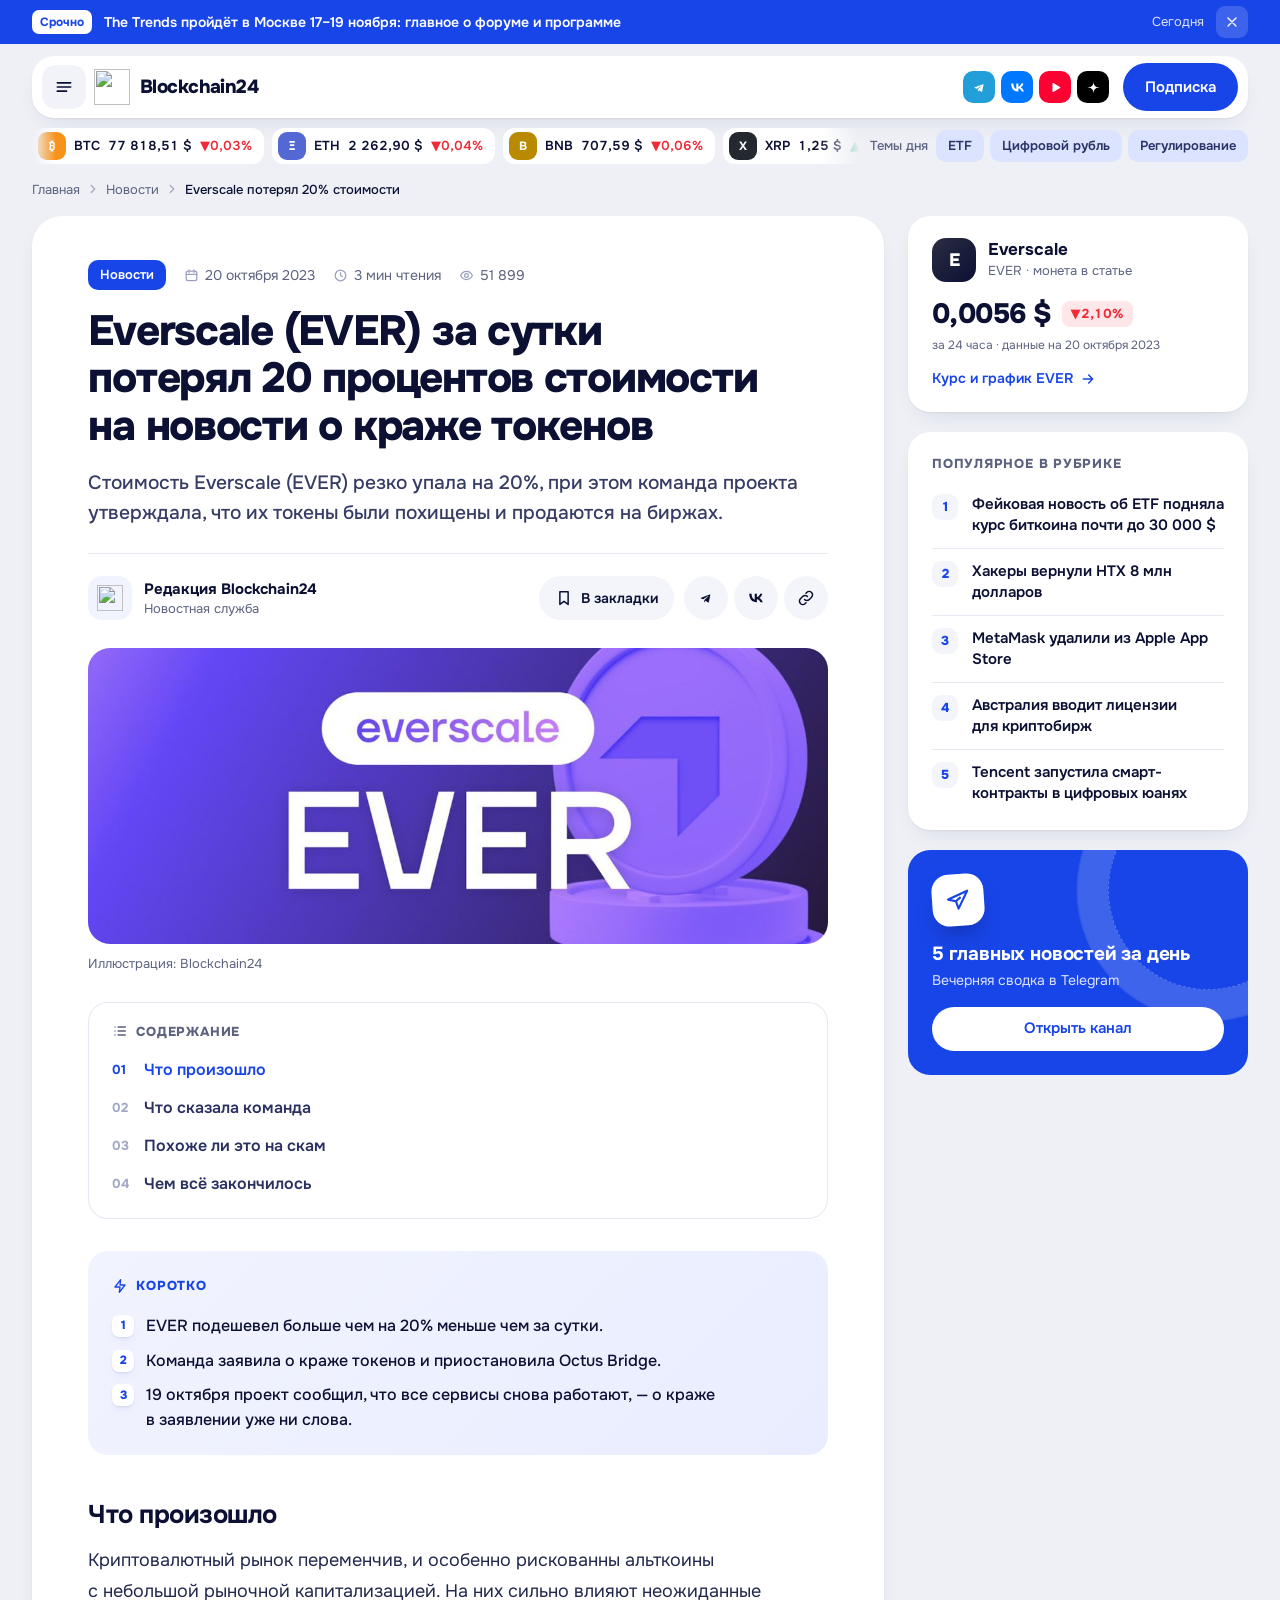
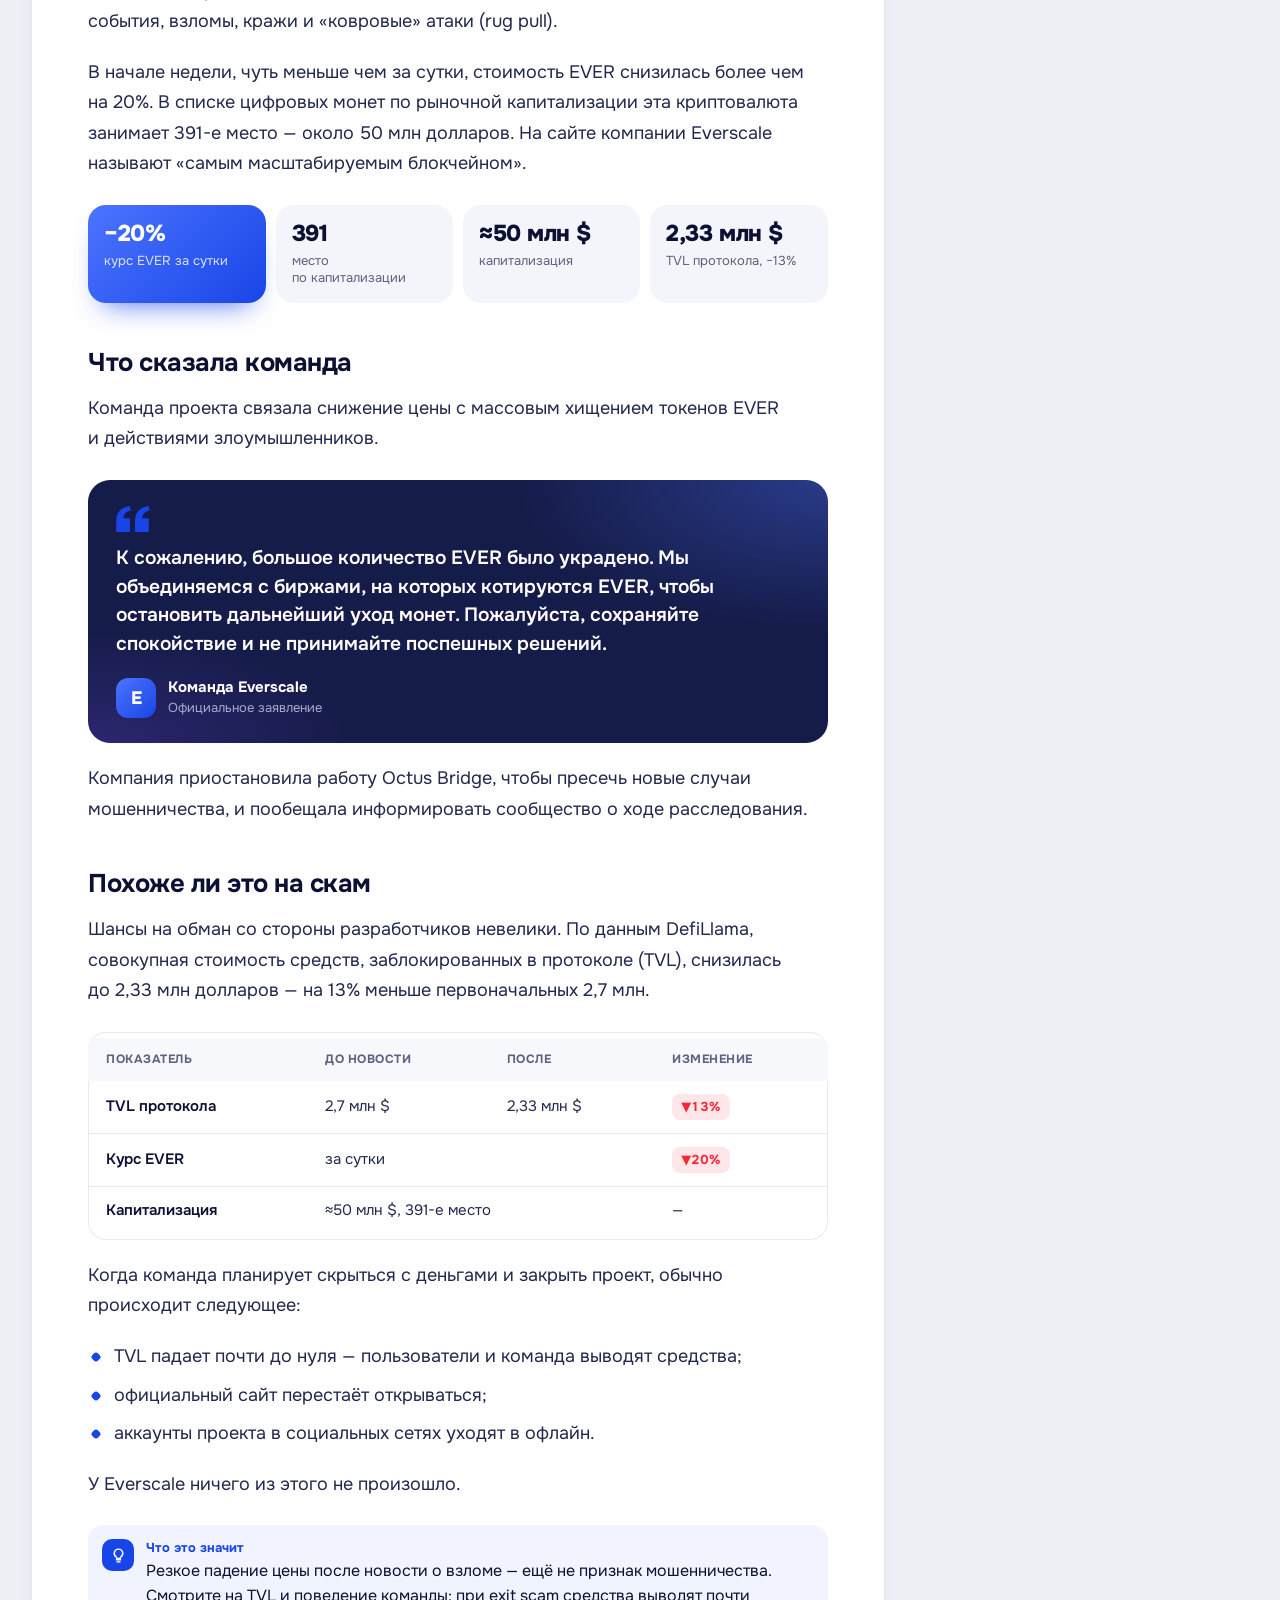
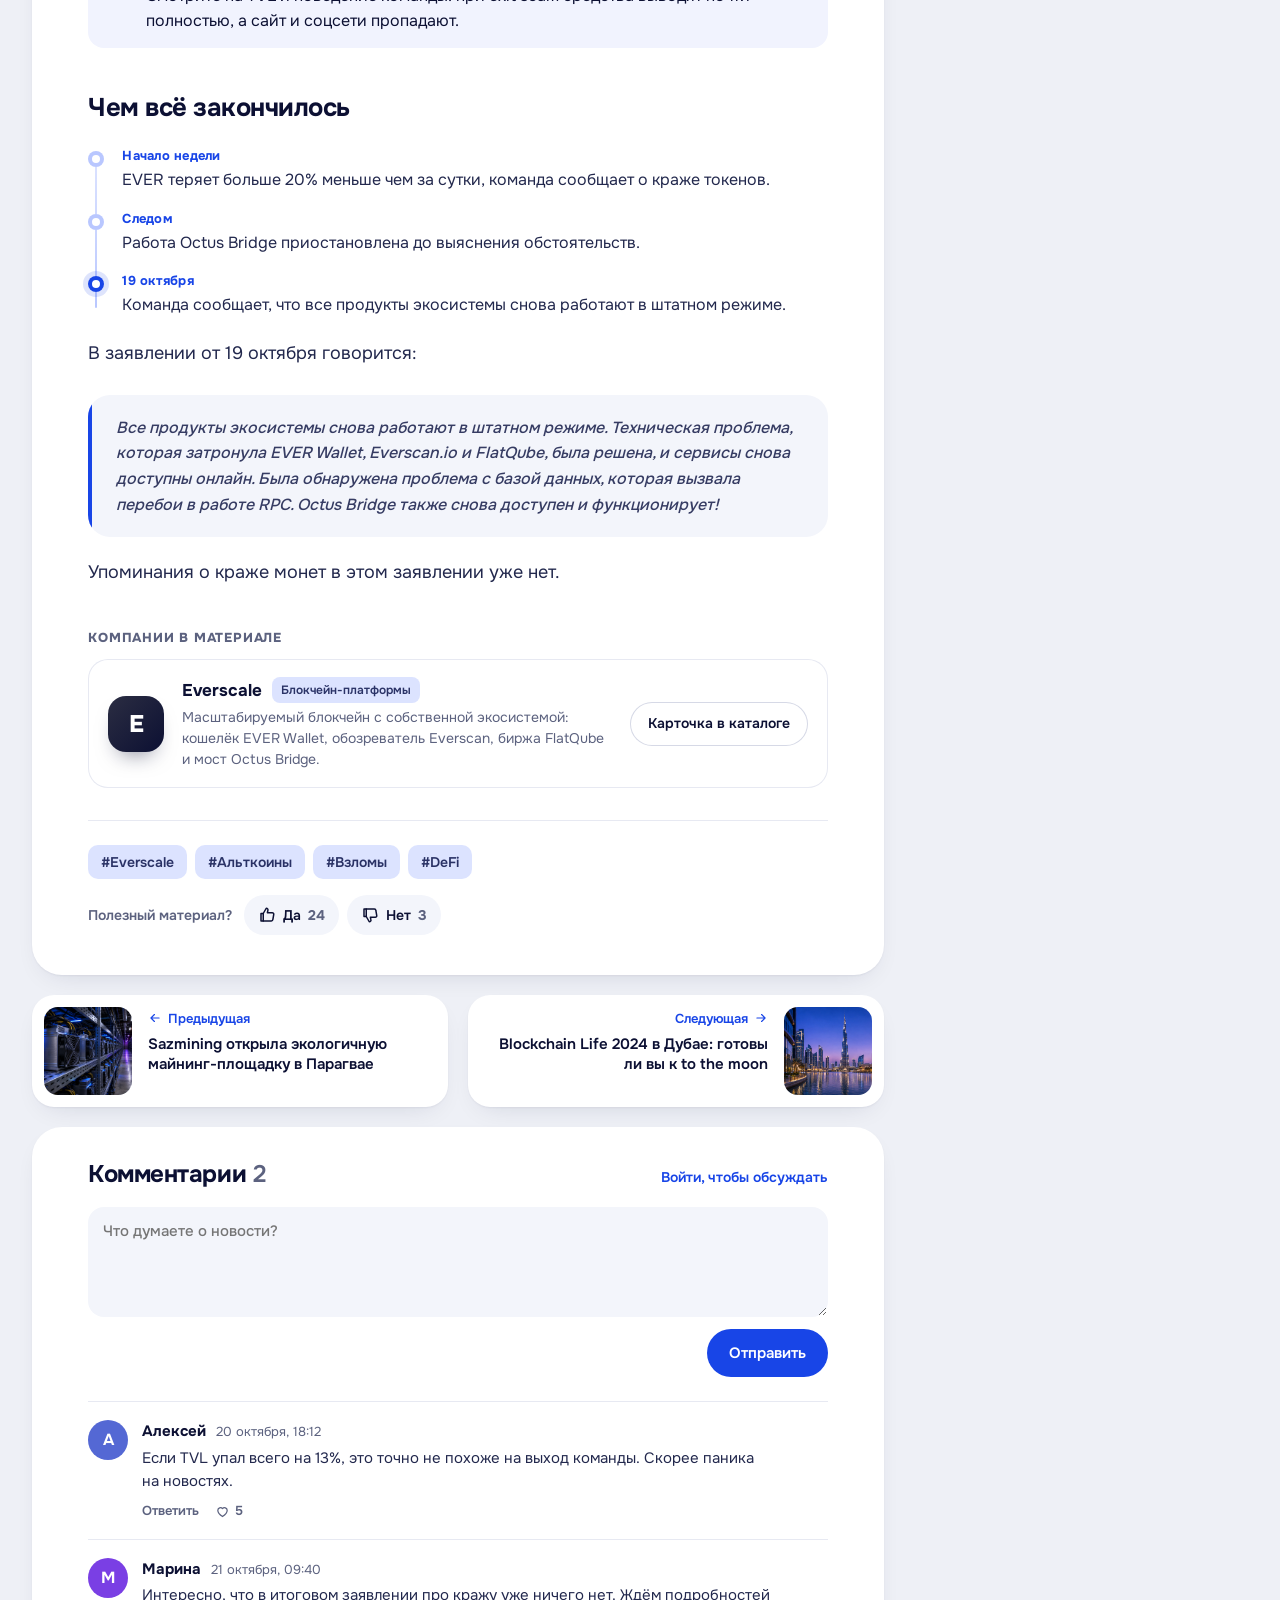
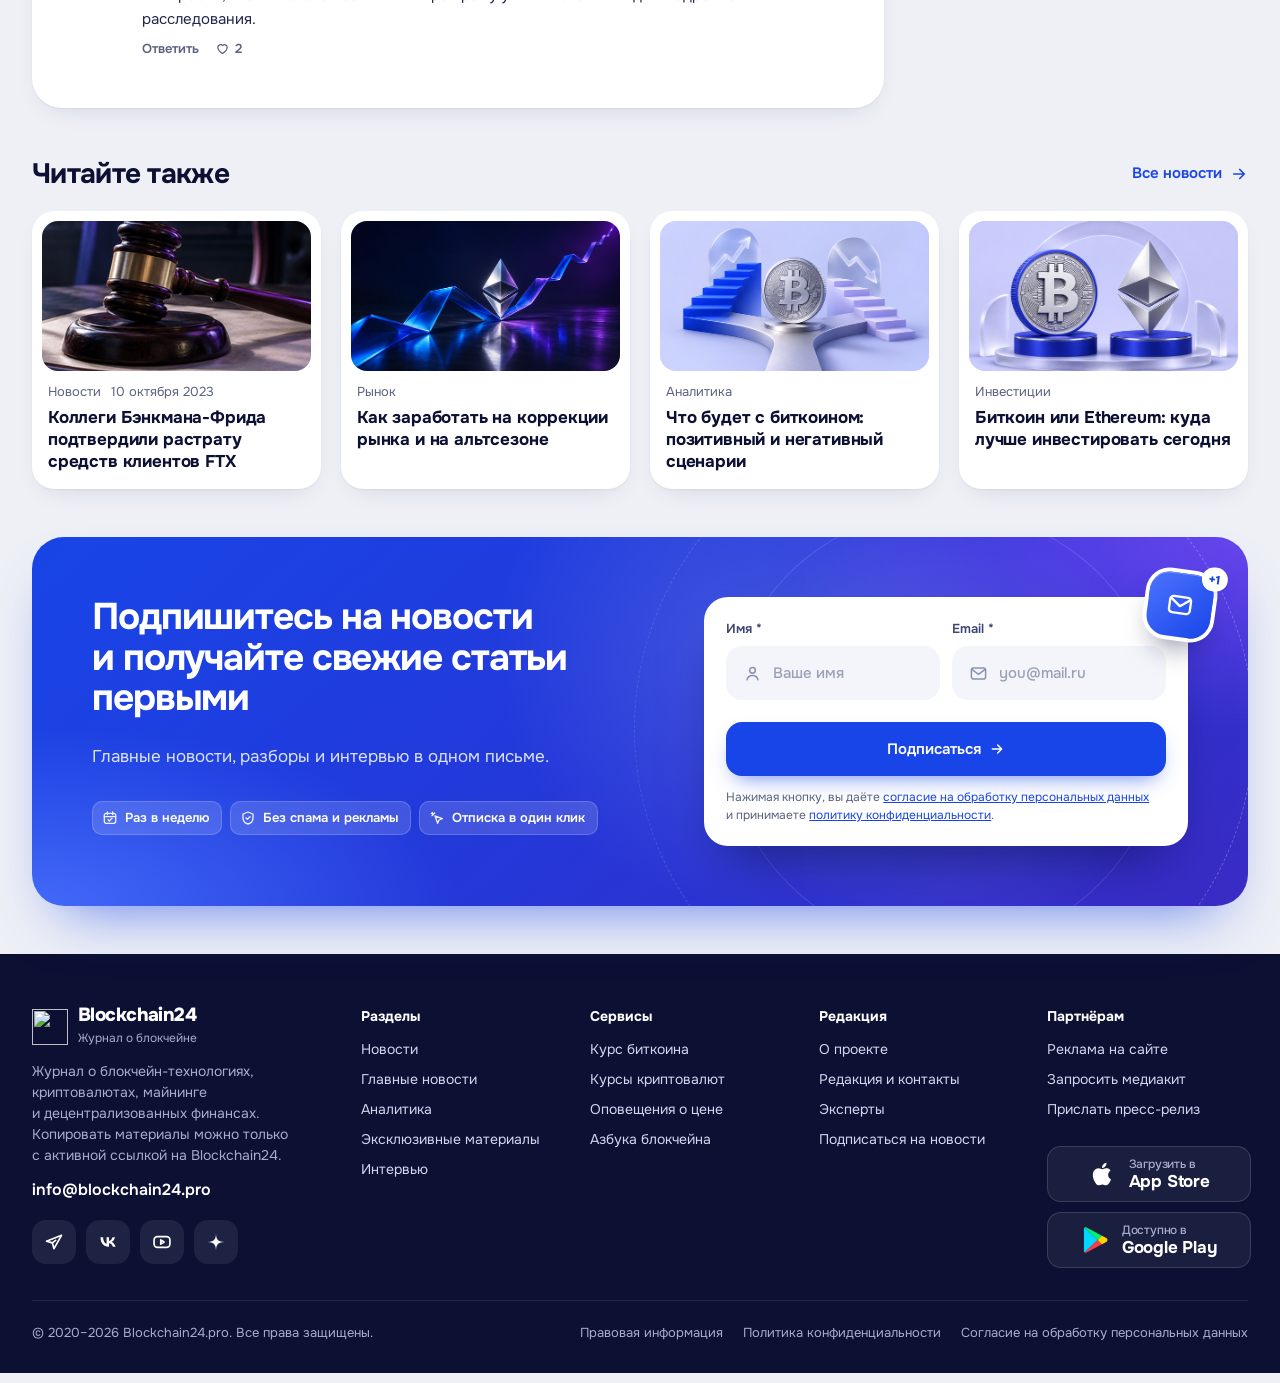
==== commit 263b708e: "News listing page; shared inner-page blocks moved to main.css Co-Authored-By: Claude Opus 5.5 <norep" ====
--- a/article.html
+++ b/article.html
@@ -35,7 +35,7 @@
 </div>
 <nav class="capsule" aria-label="Разделы">
 <a href="index.html">Главная</a>
-<a href="https://blockchain24.pro/news" aria-current="page">Новости</a>
+<a href="news.html" aria-current="page">Новости</a>
 <a href="https://blockchain24.pro/articles">Аналитика</a>
 <a href="https://blockchain24.pro/interview">Интервью</a>
 <a href="https://blockchain24.pro/abc">Азбука</a>
@@ -67,7 +67,7 @@
 
 <main>
 <div class="wrap art-top">
-<nav class="crumbs" aria-label="Хлебные крошки"><a href="index.html">Главная</a><a href="https://blockchain24.pro/news" aria-current="page">Новости</a><span aria-current="page">Everscale потерял 20% стоимости</span></nav>
+<nav class="crumbs" aria-label="Хлебные крошки"><a href="index.html">Главная</a><a href="news.html" aria-current="page">Новости</a><span aria-current="page">Everscale потерял 20% стоимости</span></nav>
 </div>
 
 <div class="wrap art-grid">
@@ -75,7 +75,7 @@
 <article class="card art" id="art">
 <header class="art-h">
 <div class="art-meta">
-<a class="tag tag-b" href="https://blockchain24.pro/news">Новости</a>
+<a class="tag tag-b" href="news.html">Новости</a>
 <time datetime="2023-10-20"><svg class="ic" width="15" height="15" viewBox="0 0 24 24" aria-hidden="true"><rect x="3.5" y="5" width="17" height="15" rx="3"/><path d="M3.5 10h17M8 3v4M16 3v4"/></svg>20 октября 2023</time>
 <span><svg class="ic" width="15" height="15" viewBox="0 0 24 24" aria-hidden="true"><circle cx="12" cy="12" r="8.5"/><path d="M12 7.5V12l3 2"/></svg>3 мин чтения</span>
 <span><svg class="ic" width="15" height="15" viewBox="0 0 24 24" aria-hidden="true"><path d="M2.5 12S6 5.5 12 5.5 21.5 12 21.5 12 18 18.5 12 18.5 2.5 12 2.5 12Z"/><circle cx="12" cy="12" r="3"/></svg>51 899</span>
@@ -328,7 +328,7 @@
 <button class="ibtn" type="button" data-close aria-label="Закрыть меню"><svg class="ic" width="20" height="20" viewBox="0 0 24 24" aria-hidden="true"><path d="M6 6l12 12M18 6 6 18"/></svg></button>
 </div>
 <nav aria-label="Разделы">
-<a href="index.html">Главная</a><a href="https://blockchain24.pro/news" aria-current="page">Новости</a><a href="https://blockchain24.pro/articles">Аналитика</a><a href="https://blockchain24.pro/interview">Интервью</a><a href="https://blockchain24.pro/abc">Азбука</a><a href="https://blockchain24.pro/coins">Курсы</a><a href="https://blockchain24.pro/events">События</a><a href="https://blockchain24.pro/login">Личный кабинет</a>
+<a href="index.html">Главная</a><a href="news.html" aria-current="page">Новости</a><a href="https://blockchain24.pro/articles">Аналитика</a><a href="https://blockchain24.pro/interview">Интервью</a><a href="https://blockchain24.pro/abc">Азбука</a><a href="https://blockchain24.pro/coins">Курсы</a><a href="https://blockchain24.pro/events">События</a><a href="https://blockchain24.pro/login">Личный кабинет</a>
 </nav>
 <button class="btn btn-o" type="button" data-open="search">Поиск по журналу</button>
 <a class="btn btn-p" href="#subscribe" data-close-nav>Подписаться</a>
--- a/css/main.css
+++ b/css/main.css
@@ -958,3 +958,33 @@
  .btn:active,.store:active,.bs:active,.ibtn:active,.qa-ic:active,.dot:active,.vq-av:active{transform:scale(.96);transition:transform .08s}
  a.card:active,.hov:active,.rub-i:active,.lnk:active,.capsule a:active,.topics a:active,.tk-tag:active,.drawer nav a:active{opacity:.7;transition:opacity .08s}
 }
+
+/* ---------- Внутренние страницы: общие блоки (статья, листинги) ---------- */
+/* хлебные крошки */
+.art-top{margin-top:8px}
+.crumbs{display:flex;flex-wrap:wrap;align-items:center;gap:4px 0;font-size:13px;line-height:20px;color:var(--muted)}
+.crumbs a{color:var(--muted);transition:color .15s}
+.crumbs a::after{content:"";display:inline-block;width:14px;height:14px;margin:0 6px;vertical-align:-2px;background:currentColor;opacity:.5;
+ -webkit-mask:url("data:image/svg+xml,%3Csvg xmlns='http://www.w3.org/2000/svg' viewBox='0 0 24 24' fill='none' stroke='%23000' stroke-width='2.2' stroke-linecap='round' stroke-linejoin='round'%3E%3Cpath d='m9 6 6 6-6 6'/%3E%3C/svg%3E") center/contain no-repeat;
+ mask:url("data:image/svg+xml,%3Csvg xmlns='http://www.w3.org/2000/svg' viewBox='0 0 24 24' fill='none' stroke='%23000' stroke-width='2.2' stroke-linecap='round' stroke-linejoin='round'%3E%3Cpath d='m9 6 6 6-6 6'/%3E%3C/svg%3E") center/contain no-repeat}
+@media (hover:hover){.crumbs a:hover{color:var(--blue)}}
+.crumbs span{color:var(--ink);font-weight:500;min-width:0;overflow:hidden;text-overflow:ellipsis;white-space:nowrap}
+/* боковая колонка: закреплённый блок, популярное, Telegram */
+.side-stick{position:sticky;top:calc(var(--hh,150px) + 12px);display:flex;flex-direction:column;gap:20px;transition:top .3s}
+html:has(.hdr.compact) .side-stick{top:92px}
+.side-pop{padding:22px 24px 14px}
+.side-pop h2{font-size:13px;font-weight:800;letter-spacing:.06em;text-transform:uppercase;color:var(--muted)}
+.side-pop ol{list-style:none;margin:8px 0 0;padding:0;counter-reset:p}
+.side-pop li+li{border-top:1px solid var(--line)}
+.side-pop a{display:flex;gap:14px;padding:12px 0;font-size:15px;line-height:21px;font-weight:600;color:var(--ink);transition:color .15s}
+.side-pop a::before{counter-increment:p;content:counter(p);flex-shrink:0;width:26px;height:26px;border-radius:9px;background:#F3F5FB;color:var(--blue);font-size:13px;font-weight:800;display:grid;place-items:center}
+@media (hover:hover){.side-pop a:hover{color:var(--blue)}}
+.tg-mini{position:relative;overflow:hidden;isolation:isolate;padding:24px;border-radius:22px;background:var(--blue);color:#fff}
+.tg-mini::before{content:"";position:absolute;right:-60px;top:-60px;width:200px;height:200px;border-radius:50%;z-index:-1;border:1.5px dashed rgba(255,255,255,.28);box-shadow:0 0 0 30px rgba(255,255,255,.05),0 0 0 31.5px rgba(255,255,255,.12)}
+.tg-mini-ic{width:52px;height:52px;border-radius:17px;display:grid;place-items:center;background:#fff;color:var(--blue);box-shadow:0 14px 24px -12px rgba(8,14,60,.55);rotate:-4deg}
+.tg-mini-ic svg{fill:none;stroke:currentColor;stroke-width:2;stroke-linecap:round;stroke-linejoin:round}
+.tg-mini h2{margin-top:16px;font-size:19px;line-height:24px;font-weight:700;letter-spacing:-.01em}
+.tg-mini p{margin-top:4px;font-size:14px;color:#DCE3FF}
+.tg-mini .btn{margin-top:16px;width:100%;height:44px;color:var(--blue)}
+@media (max-width:767px){.crumbs span{max-width:60vw}}
+@media (prefers-reduced-motion:reduce){.side-stick{transition:none}}
--- a/css/article.css
+++ b/css/article.css
@@ -1,15 +1,6 @@
 /* ---------- Страница статьи: на общих токенах и компонентах из main.css ---------- */
 .art-progress{position:fixed;top:0;left:0;height:3px;width:100%;z-index:70;background:linear-gradient(90deg,#4C74FF,#1845E7);transform-origin:0 50%;transform:scaleX(0);pointer-events:none}
 
-/* хлебные крошки */
-.art-top{margin-top:8px}
-.crumbs{display:flex;flex-wrap:wrap;align-items:center;gap:4px 0;font-size:13px;line-height:20px;color:var(--muted)}
-.crumbs a{color:var(--muted);transition:color .15s}
-.crumbs a::after{content:"";display:inline-block;width:14px;height:14px;margin:0 6px;vertical-align:-2px;background:currentColor;opacity:.5;
- -webkit-mask:url("data:image/svg+xml,%3Csvg xmlns='http://www.w3.org/2000/svg' viewBox='0 0 24 24' fill='none' stroke='%23000' stroke-width='2.2' stroke-linecap='round' stroke-linejoin='round'%3E%3Cpath d='m9 6 6 6-6 6'/%3E%3C/svg%3E") center/contain no-repeat;
- mask:url("data:image/svg+xml,%3Csvg xmlns='http://www.w3.org/2000/svg' viewBox='0 0 24 24' fill='none' stroke='%23000' stroke-width='2.2' stroke-linecap='round' stroke-linejoin='round'%3E%3Cpath d='m9 6 6 6-6 6'/%3E%3C/svg%3E") center/contain no-repeat}
-@media (hover:hover){.crumbs a:hover{color:var(--blue)}}
-.crumbs span{color:var(--ink);font-weight:500;min-width:0;overflow:hidden;text-overflow:ellipsis;white-space:nowrap}
 
 /* сетка: статья + боковая колонка */
 .art-grid{display:grid;grid-template-columns:minmax(0,1fr) 340px;gap:24px;align-items:start;margin-top:16px}
@@ -172,8 +163,6 @@
 
 /* боковая колонка */
 .art-side{display:flex;flex-direction:column;gap:20px;align-self:stretch}
-.side-stick{position:sticky;top:calc(var(--hh,150px) + 12px);display:flex;flex-direction:column;gap:20px;transition:top .3s}
-html:has(.hdr.compact) .side-stick{top:92px}
 .coin-w{padding:22px 24px}
 .coin-h{display:flex;align-items:center;gap:12px}
 .coin-ic{width:44px;height:44px;border-radius:14px;flex-shrink:0;display:grid;place-items:center;color:#fff;font-weight:800;font-size:18px;background:linear-gradient(135deg,#2B2D42,#0C1033);overflow:hidden}
@@ -186,13 +175,6 @@
 .coin-p .chg.down{background:var(--downbg);color:var(--down)}.coin-p .chg.up{background:var(--upbg);color:var(--up)}
 .coin-s{margin-top:6px;font-size:12px;color:var(--muted)}
 .coin-w .lnk{margin-top:14px}
-.tg-mini{position:relative;overflow:hidden;isolation:isolate;padding:24px;border-radius:22px;background:var(--blue);color:#fff}
-.tg-mini::before{content:"";position:absolute;right:-60px;top:-60px;width:200px;height:200px;border-radius:50%;z-index:-1;border:1.5px dashed rgba(255,255,255,.28);box-shadow:0 0 0 30px rgba(255,255,255,.05),0 0 0 31.5px rgba(255,255,255,.12)}
-.tg-mini-ic{width:52px;height:52px;border-radius:17px;display:grid;place-items:center;background:#fff;color:var(--blue);box-shadow:0 14px 24px -12px rgba(8,14,60,.55);rotate:-4deg}
-.tg-mini-ic svg{fill:none;stroke:currentColor;stroke-width:2;stroke-linecap:round;stroke-linejoin:round}
-.tg-mini h2{margin-top:16px;font-size:19px;line-height:24px;font-weight:700;letter-spacing:-.01em}
-.tg-mini p{margin-top:4px;font-size:14px;color:#DCE3FF}
-.tg-mini .btn{margin-top:16px;width:100%;height:44px;color:var(--blue)}
 
 
 /* содержание: блок в начале статьи */
@@ -226,14 +208,6 @@
 @media (max-width:767px){.toc-fl{left:16px;right:78px;bottom:17px;max-width:none;align-items:stretch}.toc-pill{width:100%}.toc-pop{width:auto}}
 @media (prefers-reduced-motion:reduce){.toc-fl{transition:none}}
 
-/* боковая колонка: популярное в рубрике */
-.side-pop{padding:22px 24px 14px}
-.side-pop h2{font-size:13px;font-weight:800;letter-spacing:.06em;text-transform:uppercase;color:var(--muted)}
-.side-pop ol{list-style:none;margin:8px 0 0;padding:0;counter-reset:p}
-.side-pop li+li{border-top:1px solid var(--line)}
-.side-pop a{display:flex;gap:14px;padding:12px 0;font-size:15px;line-height:21px;font-weight:600;color:var(--ink);transition:color .15s}
-.side-pop a::before{counter-increment:p;content:counter(p);flex-shrink:0;width:26px;height:26px;border-radius:9px;background:#F3F5FB;color:var(--blue);font-size:13px;font-weight:800;display:grid;place-items:center}
-@media (hover:hover){.side-pop a:hover{color:var(--blue)}}
 /* адаптив */
 @media (max-width:1279px){.art-grid{grid-template-columns:minmax(0,1fr) 300px}}
 @media (max-width:1099px){
@@ -267,6 +241,4 @@
  .pn-a .media{width:72px;flex-basis:72px}
  .cm{padding:24px 18px;border-radius:24px}
  .art-side{grid-template-columns:minmax(0,1fr)}
- .crumbs span{max-width:60vw}
 }
-@media (prefers-reduced-motion:reduce){.side-stick{transition:none}}
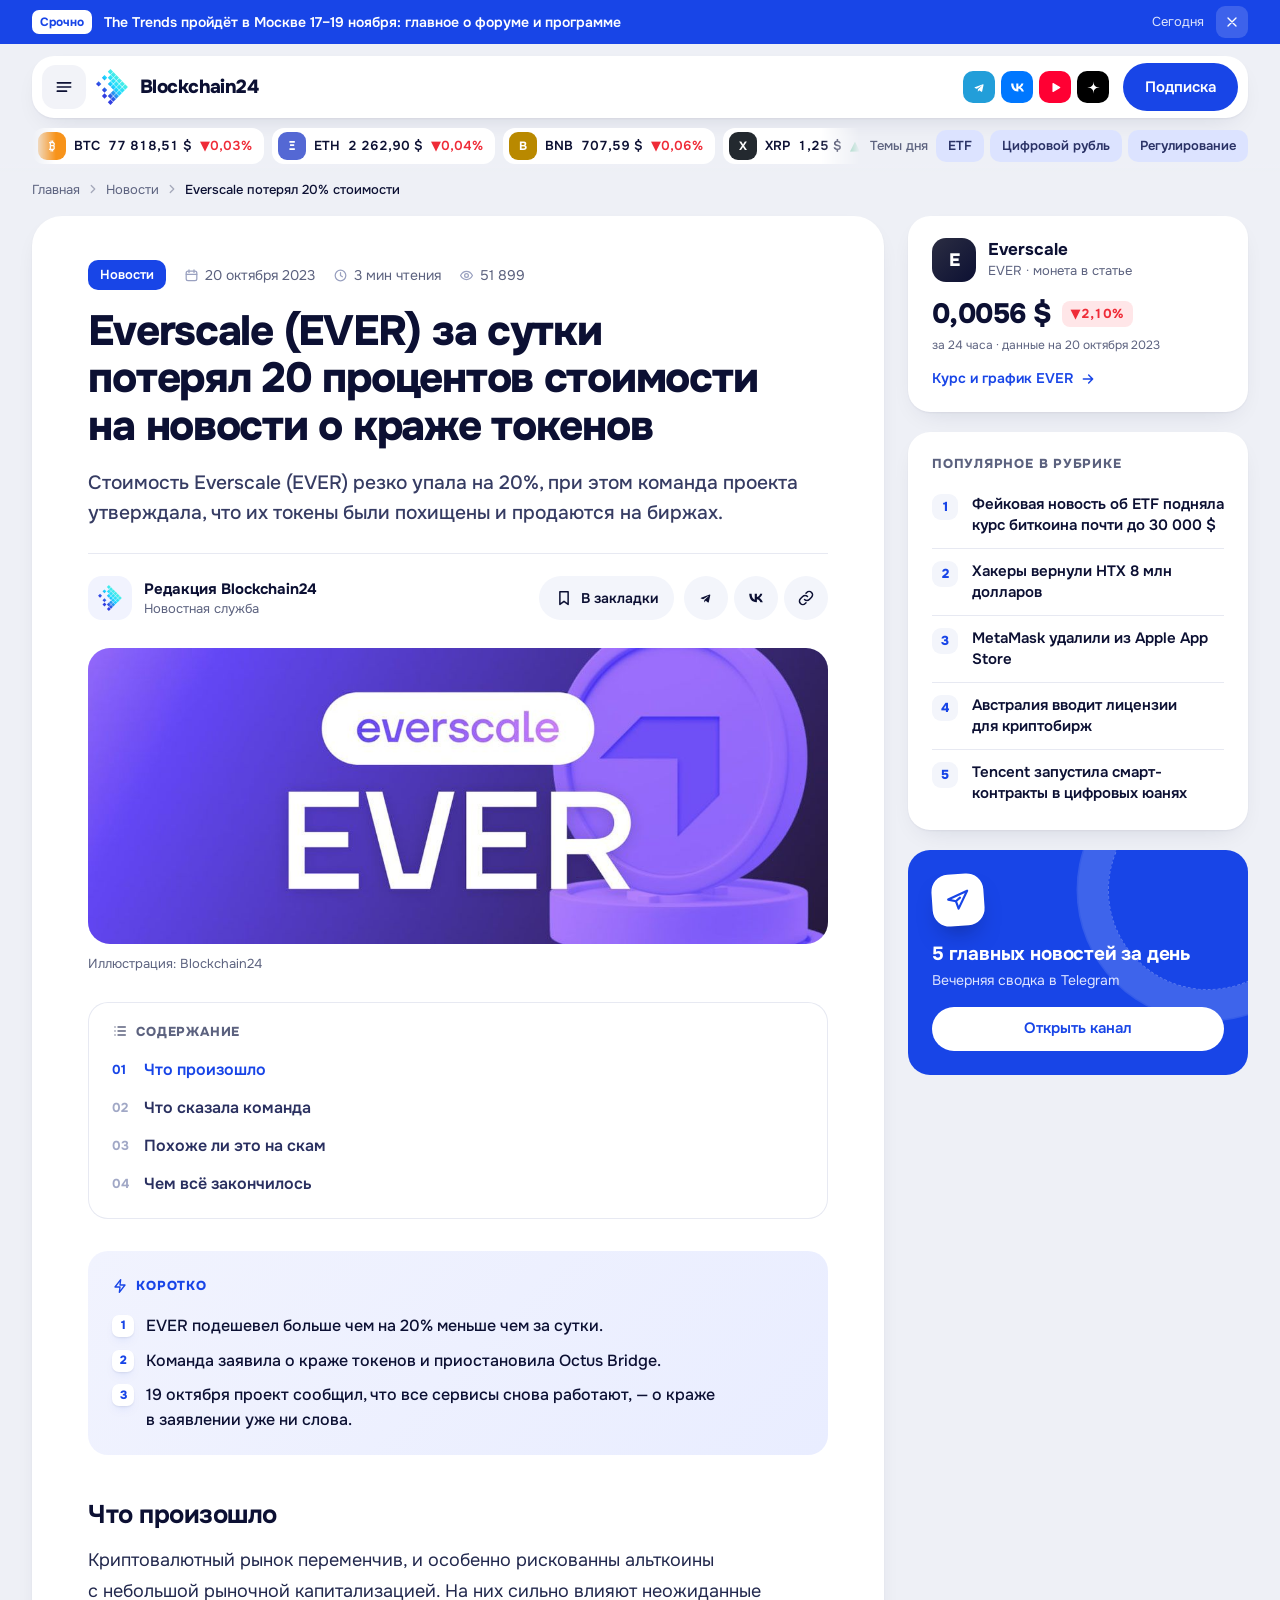
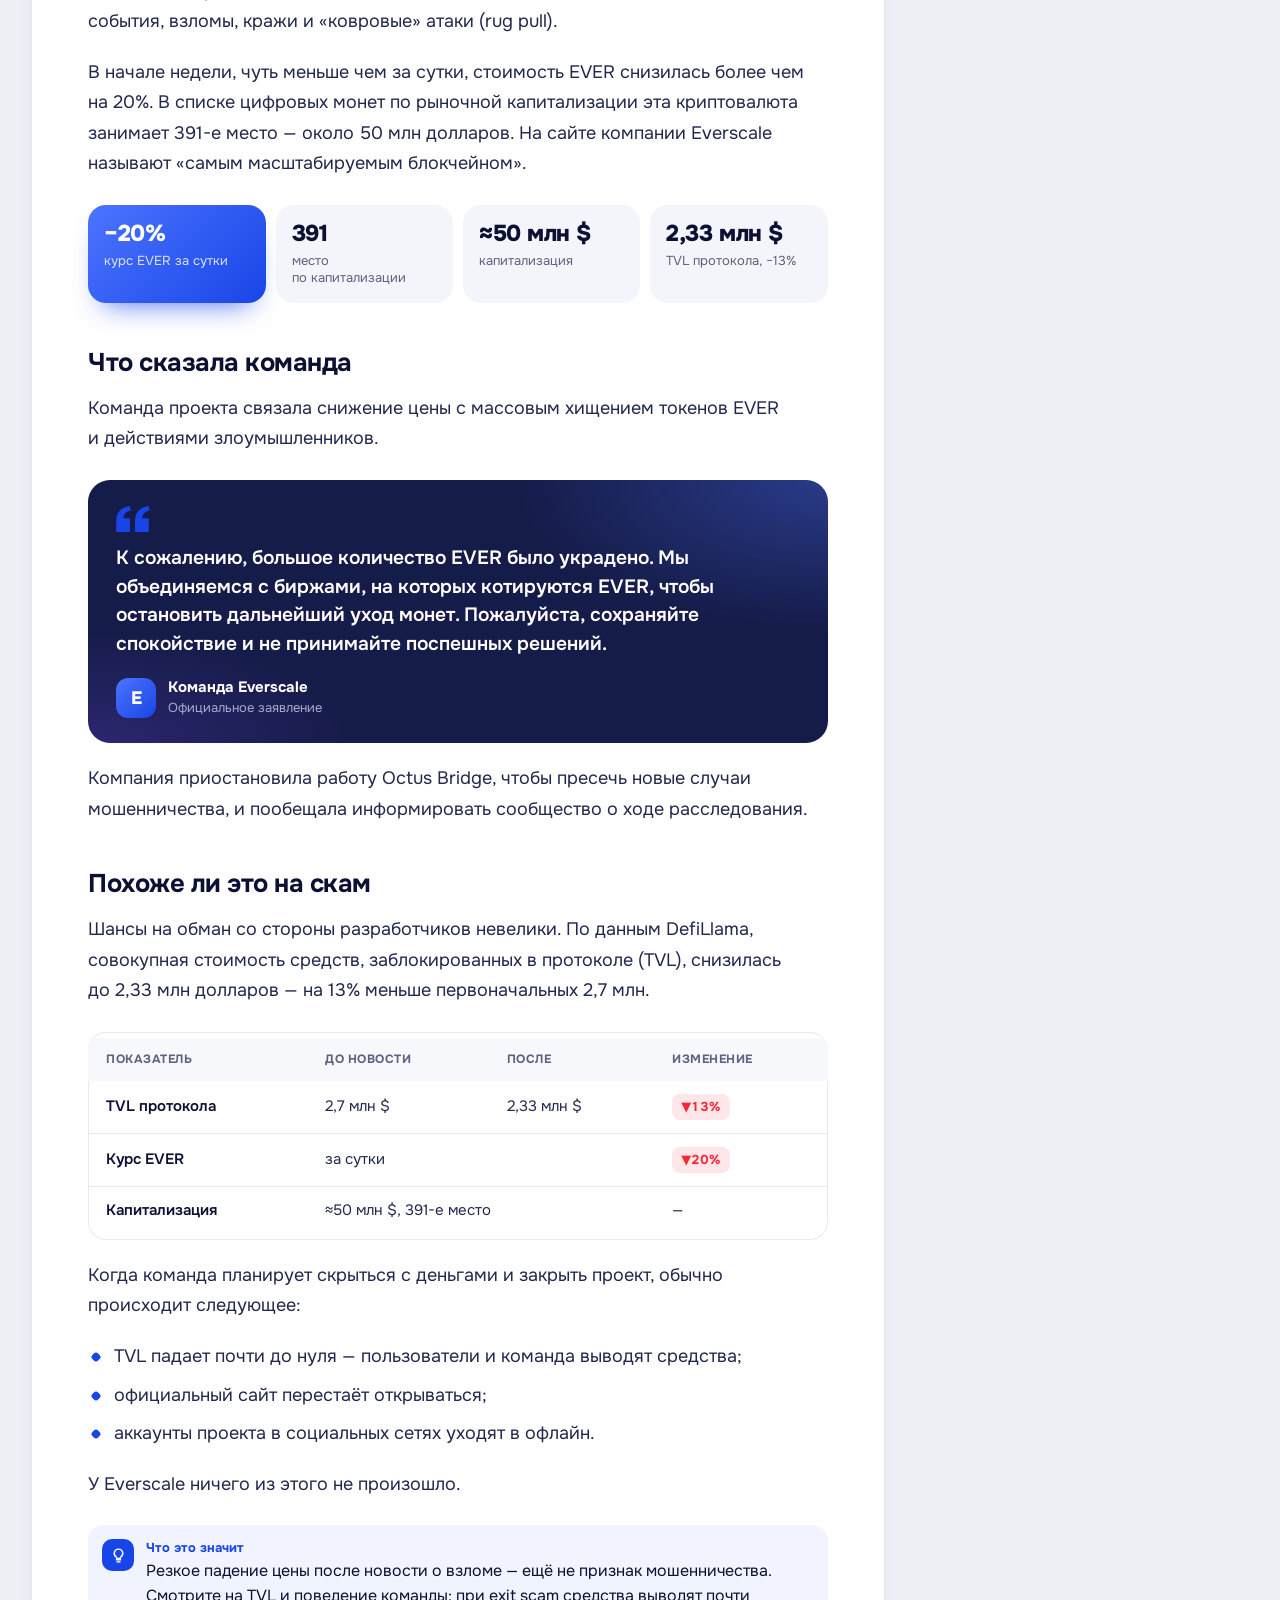
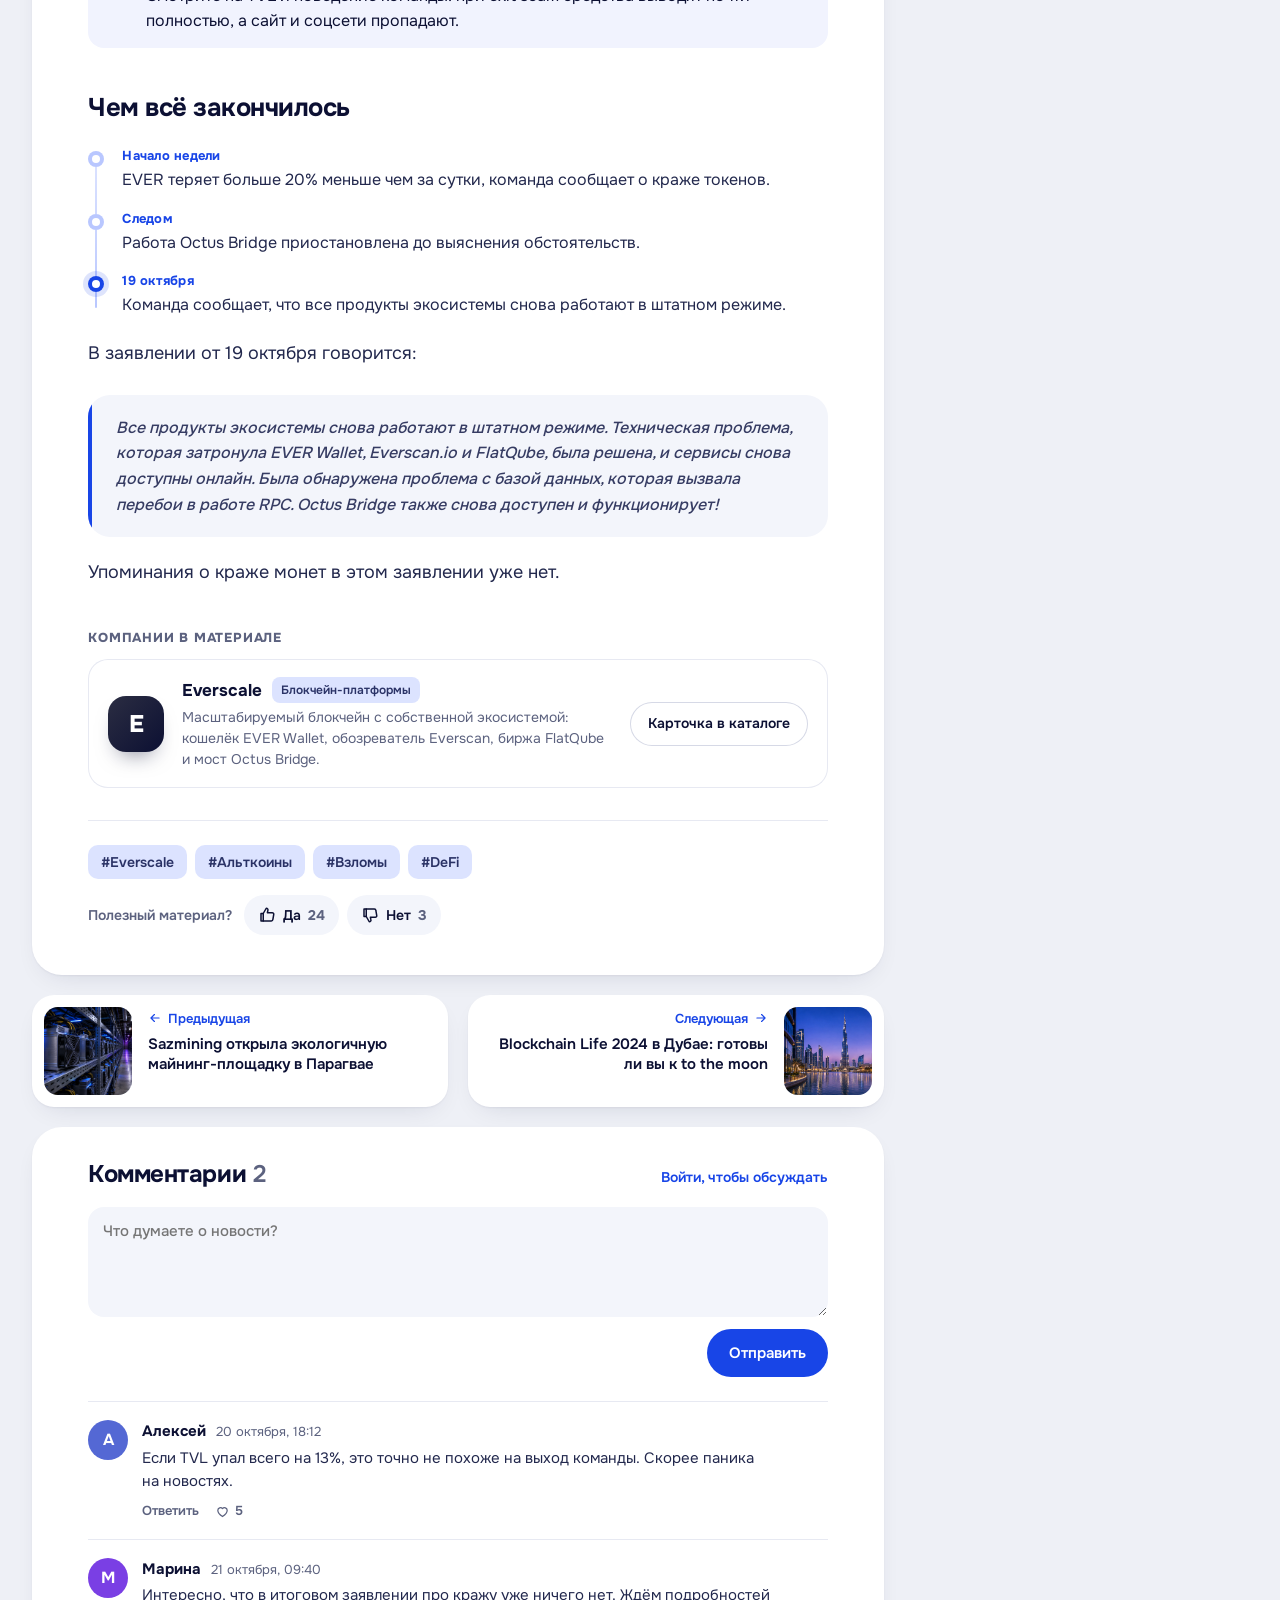
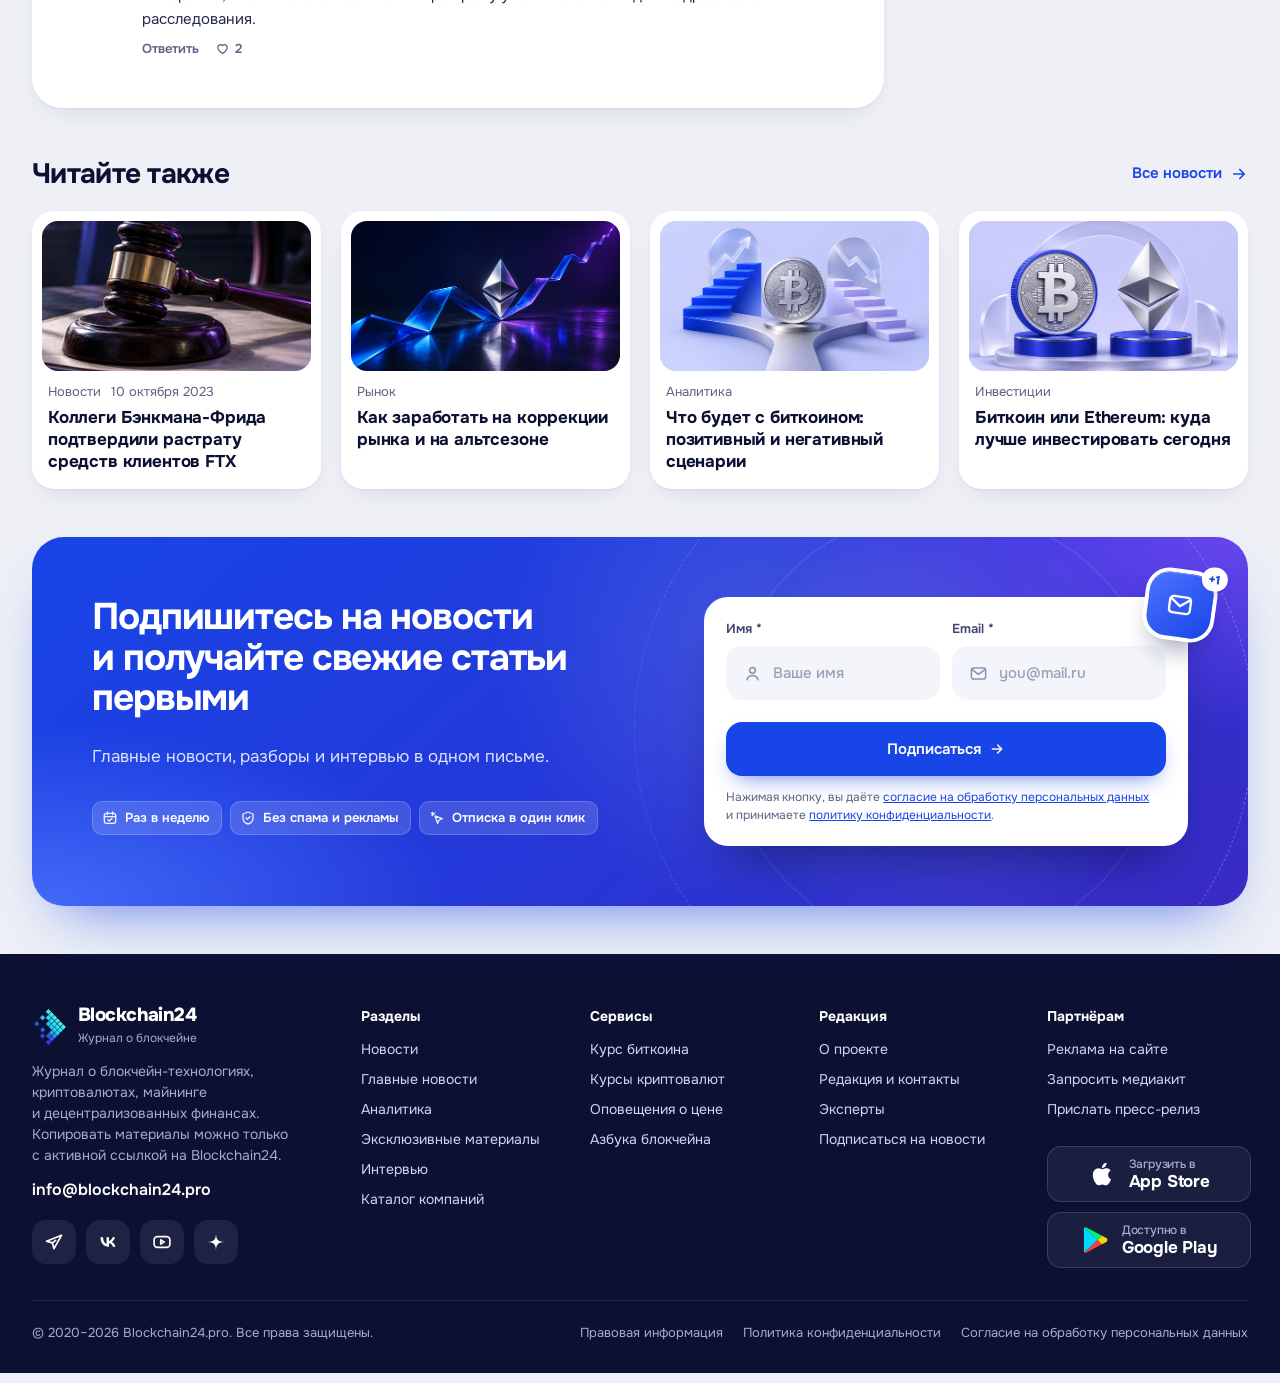
==== commit 475375cf: "Catalog page with company application form; local logo; catalog links in nav/footer Co-Authored-By: " ====
--- a/article.html
+++ b/article.html
@@ -301,7 +301,7 @@
 <a href="https://zen.yandex.ru/id/6181284bb79a3d0793bf7cbc?lang=ru" target="_blank" rel="noopener" aria-label="Дзен"><svg width="20" height="20" viewBox="0 0 24 24" aria-hidden="true"><path fill="currentColor" d="M12 2c.3 5.6 1.2 9.7 10 10-8.8.3-9.7 4.4-10 10-.3-5.6-1.2-9.7-10-10 8.8-.3 9.7-4.4 10-10Z"/></svg></a>
 </div>
 </div>
-<div><h4>Разделы</h4><div class="ft-l"><a href="https://blockchain24.pro/news">Новости</a><a href="https://blockchain24.pro/top-news">Главные новости</a><a href="https://blockchain24.pro/articles">Аналитика</a><a href="https://blockchain24.pro/copyright">Эксклюзивные материалы</a><a href="https://blockchain24.pro/interview">Интервью</a></div></div>
+<div><h4>Разделы</h4><div class="ft-l"><a href="https://blockchain24.pro/news">Новости</a><a href="https://blockchain24.pro/top-news">Главные новости</a><a href="https://blockchain24.pro/articles">Аналитика</a><a href="https://blockchain24.pro/copyright">Эксклюзивные материалы</a><a href="https://blockchain24.pro/interview">Интервью</a><a href="catalog.html">Каталог компаний</a></div></div>
 <div><h4>Сервисы</h4><div class="ft-l"><a href="https://blockchain24.pro/kurs-bitkoina">Курс биткоина</a><a href="https://blockchain24.pro/coins">Курсы криптовалют</a><a href="index.html#market">Оповещения о цене</a><a href="https://blockchain24.pro/abc">Азбука блокчейна</a></div></div>
 <div><h4>Редакция</h4><div class="ft-l"><a href="https://blockchain24.pro/about">О проекте</a><a href="https://blockchain24.pro/contacts">Редакция и контакты</a><a href="https://blockchain24.pro/experts">Эксперты</a><a href="https://blockchain24.pro/subscribe">Подписаться на новости</a></div></div>
 <div><h4>Партнёрам</h4><div class="ft-l"><a href="mailto:info@blockchain24.pro?subject=Реклама%20на%20Blockchain24">Реклама на сайте</a><a href="mailto:info@blockchain24.pro?subject=Медиакит">Запросить медиакит</a><a href="mailto:info@blockchain24.pro?subject=Пресс-релиз">Прислать пресс-релиз</a></div>
@@ -328,7 +328,7 @@
 <button class="ibtn" type="button" data-close aria-label="Закрыть меню"><svg class="ic" width="20" height="20" viewBox="0 0 24 24" aria-hidden="true"><path d="M6 6l12 12M18 6 6 18"/></svg></button>
 </div>
 <nav aria-label="Разделы">
-<a href="index.html">Главная</a><a href="news.html" aria-current="page">Новости</a><a href="https://blockchain24.pro/articles">Аналитика</a><a href="https://blockchain24.pro/interview">Интервью</a><a href="https://blockchain24.pro/abc">Азбука</a><a href="https://blockchain24.pro/coins">Курсы</a><a href="https://blockchain24.pro/events">События</a><a href="https://blockchain24.pro/login">Личный кабинет</a>
+<a href="index.html">Главная</a><a href="news.html" aria-current="page">Новости</a><a href="https://blockchain24.pro/articles">Аналитика</a><a href="https://blockchain24.pro/interview">Интервью</a><a href="https://blockchain24.pro/abc">Азбука</a><a href="https://blockchain24.pro/coins">Курсы</a><a href="https://blockchain24.pro/events">События</a><a href="catalog.html">Каталог</a><a href="https://blockchain24.pro/login">Личный кабинет</a>
 </nav>
 <button class="btn btn-o" type="button" data-open="search">Поиск по журналу</button>
 <a class="btn btn-p" href="#subscribe" data-close-nav>Подписаться</a>
